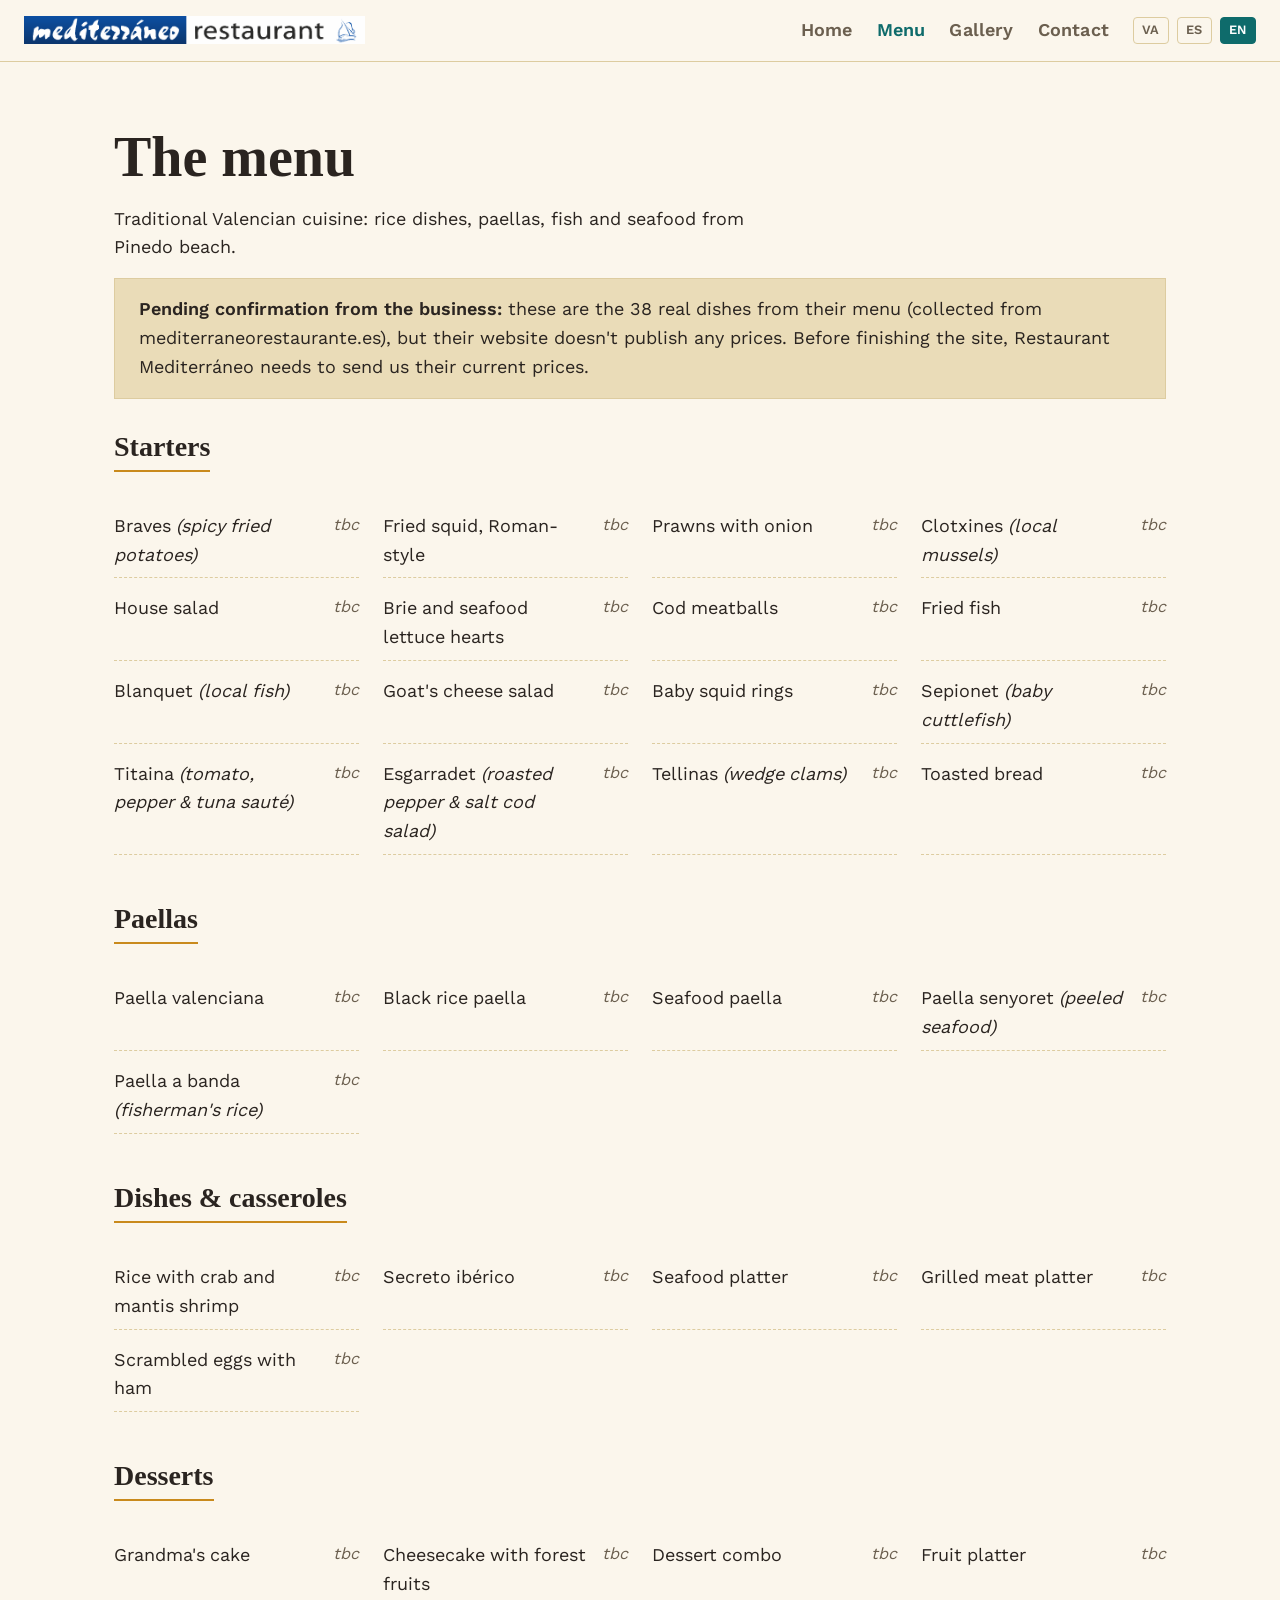
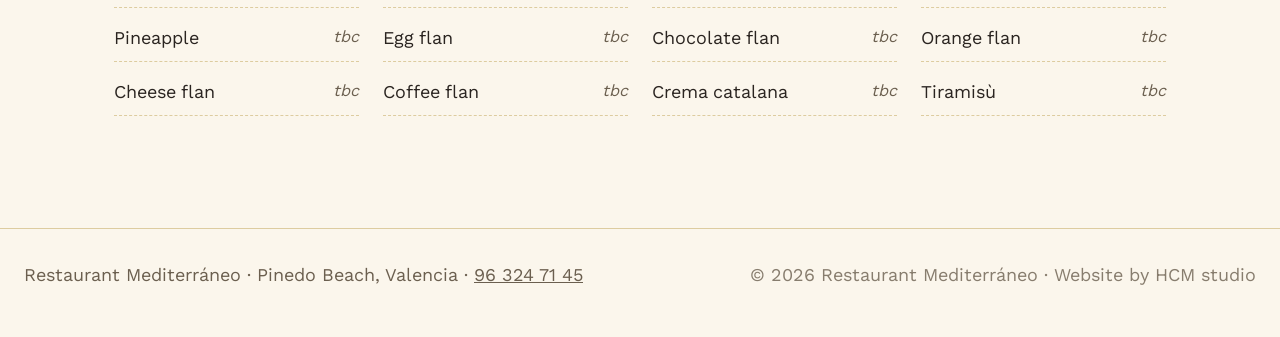
==== carta-en.html @ 91881c80 "Añade selector de idioma: valenciano, castellano e inglés (12 páginas)" ====
<!doctype html>
<html lang="en">
<head>
<meta charset="utf-8">
<meta name="viewport" content="width=device-width, initial-scale=1">
<title>Menu — Restaurant Mediterráneo</title>
<meta name="description" content="The menu at Restaurant Mediterráneo: starters, paellas, rice dishes and homemade desserts on Pinedo beach.">
<meta property="og:title" content="Menu — Restaurant Mediterráneo">
<meta property="og:description" content="Starters, paellas, rice dishes and homemade desserts on Pinedo beach.">
<meta property="og:image" content="fotos/clotxines.jpg">
<meta property="og:type" content="website">
<link rel="icon" type="image/svg+xml" href="data:image/svg+xml,%3Csvg xmlns='http://www.w3.org/2000/svg' viewBox='0 0 100 100'%3E%3Crect width='100' height='100' fill='%230e6b6b'/%3E%3Ctext x='50' y='68' font-size='52' text-anchor='middle' fill='%23fbf6ec'%3ERM%3C/text%3E%3C/svg%3E">
<link rel="stylesheet" href="css/estilo.css">
</head>
<body>

<header class="cabecera">
  <a class="marca" href="index-en.html"><img src="fotos/logo.png" alt="Restaurant Mediterráneo"></a>
  <div class="cabecera-derecha">
    <nav class="nav-principal" aria-label="Main">
      <a href="index-en.html">Home</a>
      <a href="carta-en.html" aria-current="page">Menu</a>
      <a href="galeria-en.html">Gallery</a>
      <a href="contacto-en.html">Contact</a>
    </nav>
    <div class="selector-idioma" aria-label="Language">
      <a href="carta.html">VA</a>
      <a href="carta-es.html">ES</a>
      <a href="carta-en.html" aria-current="true">EN</a>
    </div>
  </div>
</header>

<main>
  <section class="bloque">
    <div class="contenedor">
      <h1>The menu</h1>
      <p>Traditional Valencian cuisine: rice dishes, paellas, fish and seafood
      from Pinedo beach.</p>

      <div class="aviso-carta">
        <strong>Pending confirmation from the business:</strong> these are the
        38 real dishes from their menu (collected from
        mediterraneorestaurante.es), but their website doesn't publish any
        prices. Before finishing the site, Restaurant Mediterráneo needs to send
        us their current prices.
      </div>

      <div class="categoria-carta">
        <h3>Starters</h3>
        <div class="rejilla-platos">
          <div class="plato"><span>Braves <em>(spicy fried potatoes)</em></span><span class="precio">tbc</span></div>
          <div class="plato"><span>Fried squid, Roman-style</span><span class="precio">tbc</span></div>
          <div class="plato"><span>Prawns with onion</span><span class="precio">tbc</span></div>
          <div class="plato"><span>Clotxines <em>(local mussels)</em></span><span class="precio">tbc</span></div>
          <div class="plato"><span>House salad</span><span class="precio">tbc</span></div>
          <div class="plato"><span>Brie and seafood lettuce hearts</span><span class="precio">tbc</span></div>
          <div class="plato"><span>Cod meatballs</span><span class="precio">tbc</span></div>
          <div class="plato"><span>Fried fish</span><span class="precio">tbc</span></div>
          <div class="plato"><span>Blanquet <em>(local fish)</em></span><span class="precio">tbc</span></div>
          <div class="plato"><span>Goat's cheese salad</span><span class="precio">tbc</span></div>
          <div class="plato"><span>Baby squid rings</span><span class="precio">tbc</span></div>
          <div class="plato"><span>Sepionet <em>(baby cuttlefish)</em></span><span class="precio">tbc</span></div>
          <div class="plato"><span>Titaina <em>(tomato, pepper &amp; tuna sauté)</em></span><span class="precio">tbc</span></div>
          <div class="plato"><span>Esgarradet <em>(roasted pepper &amp; salt cod salad)</em></span><span class="precio">tbc</span></div>
          <div class="plato"><span>Tellinas <em>(wedge clams)</em></span><span class="precio">tbc</span></div>
          <div class="plato"><span>Toasted bread</span><span class="precio">tbc</span></div>
        </div>
      </div>

      <div class="categoria-carta">
        <h3>Paellas</h3>
        <div class="rejilla-platos">
          <div class="plato"><span>Paella valenciana</span><span class="precio">tbc</span></div>
          <div class="plato"><span>Black rice paella</span><span class="precio">tbc</span></div>
          <div class="plato"><span>Seafood paella</span><span class="precio">tbc</span></div>
          <div class="plato"><span>Paella senyoret <em>(peeled seafood)</em></span><span class="precio">tbc</span></div>
          <div class="plato"><span>Paella a banda <em>(fisherman's rice)</em></span><span class="precio">tbc</span></div>
        </div>
      </div>

      <div class="categoria-carta">
        <h3>Dishes &amp; casseroles</h3>
        <div class="rejilla-platos">
          <div class="plato"><span>Rice with crab and mantis shrimp</span><span class="precio">tbc</span></div>
          <div class="plato"><span>Secreto ibérico</span><span class="precio">tbc</span></div>
          <div class="plato"><span>Seafood platter</span><span class="precio">tbc</span></div>
          <div class="plato"><span>Grilled meat platter</span><span class="precio">tbc</span></div>
          <div class="plato"><span>Scrambled eggs with ham</span><span class="precio">tbc</span></div>
        </div>
      </div>

      <div class="categoria-carta">
        <h3>Desserts</h3>
        <div class="rejilla-platos">
          <div class="plato"><span>Grandma's cake</span><span class="precio">tbc</span></div>
          <div class="plato"><span>Cheesecake with forest fruits</span><span class="precio">tbc</span></div>
          <div class="plato"><span>Dessert combo</span><span class="precio">tbc</span></div>
          <div class="plato"><span>Fruit platter</span><span class="precio">tbc</span></div>
          <div class="plato"><span>Pineapple</span><span class="precio">tbc</span></div>
          <div class="plato"><span>Egg flan</span><span class="precio">tbc</span></div>
          <div class="plato"><span>Chocolate flan</span><span class="precio">tbc</span></div>
          <div class="plato"><span>Orange flan</span><span class="precio">tbc</span></div>
          <div class="plato"><span>Cheese flan</span><span class="precio">tbc</span></div>
          <div class="plato"><span>Coffee flan</span><span class="precio">tbc</span></div>
          <div class="plato"><span>Crema catalana</span><span class="precio">tbc</span></div>
          <div class="plato"><span>Tiramisù</span><span class="precio">tbc</span></div>
        </div>
      </div>
    </div>
  </section>
</main>

<footer class="pie">
  <p>Restaurant Mediterráneo · Pinedo Beach, Valencia · <a href="tel:+34963247145">96 324 71 45</a></p>
  <p class="credito">© 2026 Restaurant Mediterráneo · Website by HCM studio</p>
</footer>

<script src="js/principal.js"></script>
</body>
</html>
---- css/estilo.css ----
/* Restaurant Mediterráneo (Pinedo) — sistema propio: azafrán de su paella + azul
   del mar de Pinedo. Nada compartido con los otros negocios hechos con este kit. */

@font-face {
  font-family: 'Bitter Local';
  font-style: normal;
  font-weight: 700;
  font-display: swap;
  src: url('../fuentes/bitter-700.woff2') format('woff2');
}
@font-face {
  font-family: 'Work Sans Local';
  font-style: normal;
  font-weight: 400 600;
  font-display: swap;
  src: url('../fuentes/worksans-variable.woff2') format('woff2');
}

:root{
  --fondo:#fbf6ec;
  --superficie:#f2e8d2;
  --superficie-alta:#eadcb8;
  --texto:#2a2420;
  --texto-tenue:#6b5f4f;
  --acento:#c98a1c;
  --acento-oscuro:#a06f14;
  --mar:#0e6b6b;
  --mar-suave:#e4f0ee;
  --borde:#ddccA0;

  --font-titular:'Bitter Local', Georgia, serif;
  --font-texto:'Work Sans Local', -apple-system, 'Segoe UI', sans-serif;

  --texto-18:1.125rem; --texto-22:1.375rem; --texto-28:1.75rem;
  --texto-35:2.1875rem; --texto-44:2.75rem; --texto-56:3.5rem;

  --e-4:.25rem; --e-8:.5rem; --e-12:.75rem; --e-16:1rem; --e-24:1.5rem;
  --e-32:2rem; --e-48:3rem; --e-64:4rem; --e-96:6rem; --e-128:8rem;
}

*{box-sizing:border-box}
body{margin:0;background:var(--fondo);color:var(--texto);font-family:var(--font-texto);font-size:var(--texto-18);line-height:1.6}
img{max-width:100%;display:block}
a{color:var(--mar)}
a:focus-visible, button:focus-visible{outline:3px solid var(--acento);outline-offset:3px}

h1,h2,h3{font-family:var(--font-titular);font-weight:700;line-height:1.12;text-wrap:balance;margin:0 0 var(--e-16)}
h1{font-size:var(--texto-56)}
h2{font-size:var(--texto-44)}
h3{font-size:var(--texto-28)}
p{margin:0 0 var(--e-16);max-width:62ch}

.contenedor{max-width:1100px;margin:0 auto;padding:0 var(--e-24)}

.cabecera{display:flex;align-items:center;justify-content:space-between;gap:var(--e-16);padding:var(--e-16) var(--e-24);border-bottom:1px solid var(--borde);flex-wrap:wrap;background:var(--fondo)}
.cabecera .marca img{height:28px;width:auto;display:block}
.cabecera-derecha{display:flex;align-items:center;gap:var(--e-24);flex-wrap:wrap}
.nav-principal{display:flex;gap:var(--e-24);flex-wrap:wrap}
.nav-principal a{color:var(--texto-tenue);text-decoration:none;font-weight:600;letter-spacing:.01em}
.nav-principal a:hover,.nav-principal a[aria-current="page"]{color:var(--mar)}

.selector-idioma{display:flex;gap:var(--e-8)}
.selector-idioma a{color:var(--texto-tenue);text-decoration:none;font-size:.8rem;font-weight:700;letter-spacing:.04em;padding:.2rem .5rem;border:1px solid var(--borde);border-radius:4px;line-height:1.4}
.selector-idioma a:hover{border-color:var(--mar);color:var(--mar)}
.selector-idioma a[aria-current="true"]{background:var(--mar);border-color:var(--mar);color:#fff}

.hero-foto{width:100%;aspect-ratio:16/9;object-fit:cover;border-bottom:1px solid var(--borde)}
.hero{padding:var(--e-64) var(--e-24) var(--e-48)}
.hero .eyebrow{text-transform:uppercase;letter-spacing:.14em;font-size:var(--texto-18);color:var(--acento-oscuro);font-weight:700}
.hero p.intro{font-size:var(--texto-22);color:var(--texto-tenue);max-width:65ch}

.cta{display:inline-block;margin-top:var(--e-16);padding:var(--e-16) var(--e-32);background:var(--mar);color:#fff;text-decoration:none;font-weight:600;border:1px solid var(--mar)}
.cta:hover{background:#0a5555}
.cta.secundaria{background:transparent;border:1px solid var(--borde);color:var(--texto);margin-left:var(--e-12)}

.franja-info{background:var(--superficie);padding:var(--e-32) var(--e-24);display:grid;grid-template-columns:repeat(auto-fit,minmax(220px,1fr));gap:var(--e-24);border-top:1px solid var(--borde);border-bottom:1px solid var(--borde)}
.franja-info h3{font-size:var(--texto-22);margin-bottom:var(--e-8)}
.franja-info p{color:var(--texto-tenue);margin:0}
.pendiente{color:var(--acento-oscuro);font-style:italic}

section.bloque{padding:var(--e-64) var(--e-24)}
section.bloque.mar{background:var(--mar-suave)}

.rejilla-fotos{display:grid;grid-template-columns:repeat(auto-fit,minmax(260px,1fr));gap:var(--e-16);margin-top:var(--e-24)}
.rejilla-fotos img{width:100%;aspect-ratio:4/3;object-fit:cover;border:1px solid var(--borde)}
.rejilla-fotos figure{margin:0}
.rejilla-fotos figcaption{font-size:var(--texto-18);color:var(--texto-tenue);margin-top:var(--e-8)}

.revelar{opacity:0;transform:translateY(16px);transition:opacity .5s ease,transform .5s ease}
.revelar.visible{opacity:1;transform:none}
@media (prefers-reduced-motion: reduce){.revelar{opacity:1;transform:none;transition:none}}

.categoria-carta{margin-bottom:var(--e-48)}
.categoria-carta h3{border-bottom:2px solid var(--acento);padding-bottom:var(--e-8);display:inline-block}
.rejilla-platos{display:grid;grid-template-columns:repeat(auto-fill,minmax(220px,1fr));gap:var(--e-8) var(--e-24);margin-top:var(--e-16)}
.plato{display:flex;justify-content:space-between;gap:var(--e-16);padding:var(--e-8) 0;border-bottom:1px dashed var(--borde);font-variant-numeric:tabular-nums}
.plato .precio{color:var(--texto-tenue);font-style:italic;white-space:nowrap;font-size:.9em}
.aviso-carta{background:var(--superficie-alta);border:1px solid var(--borde);padding:var(--e-16) var(--e-24);margin-bottom:var(--e-32)}

.lista-contacto{list-style:none;margin:0;padding:0;display:grid;gap:var(--e-24)}
.lista-contacto dt{font-family:var(--font-titular);font-size:var(--texto-22);color:var(--acento-oscuro)}
.lista-contacto dd{margin:var(--e-4) 0 0;color:var(--texto-tenue)}

.pie{border-top:1px solid var(--borde);padding:var(--e-32) var(--e-24);color:var(--texto-tenue);font-size:var(--texto-18);display:flex;justify-content:space-between;flex-wrap:wrap;gap:var(--e-16)}
.pie a{color:var(--texto-tenue)}
.pie .credito{opacity:.8}

@media (max-width:640px){
  .hero{padding:var(--e-48) var(--e-16)}
  section.bloque{padding:var(--e-48) var(--e-16)}
  h1{font-size:var(--texto-35)}
  h2{font-size:var(--texto-28)}
}
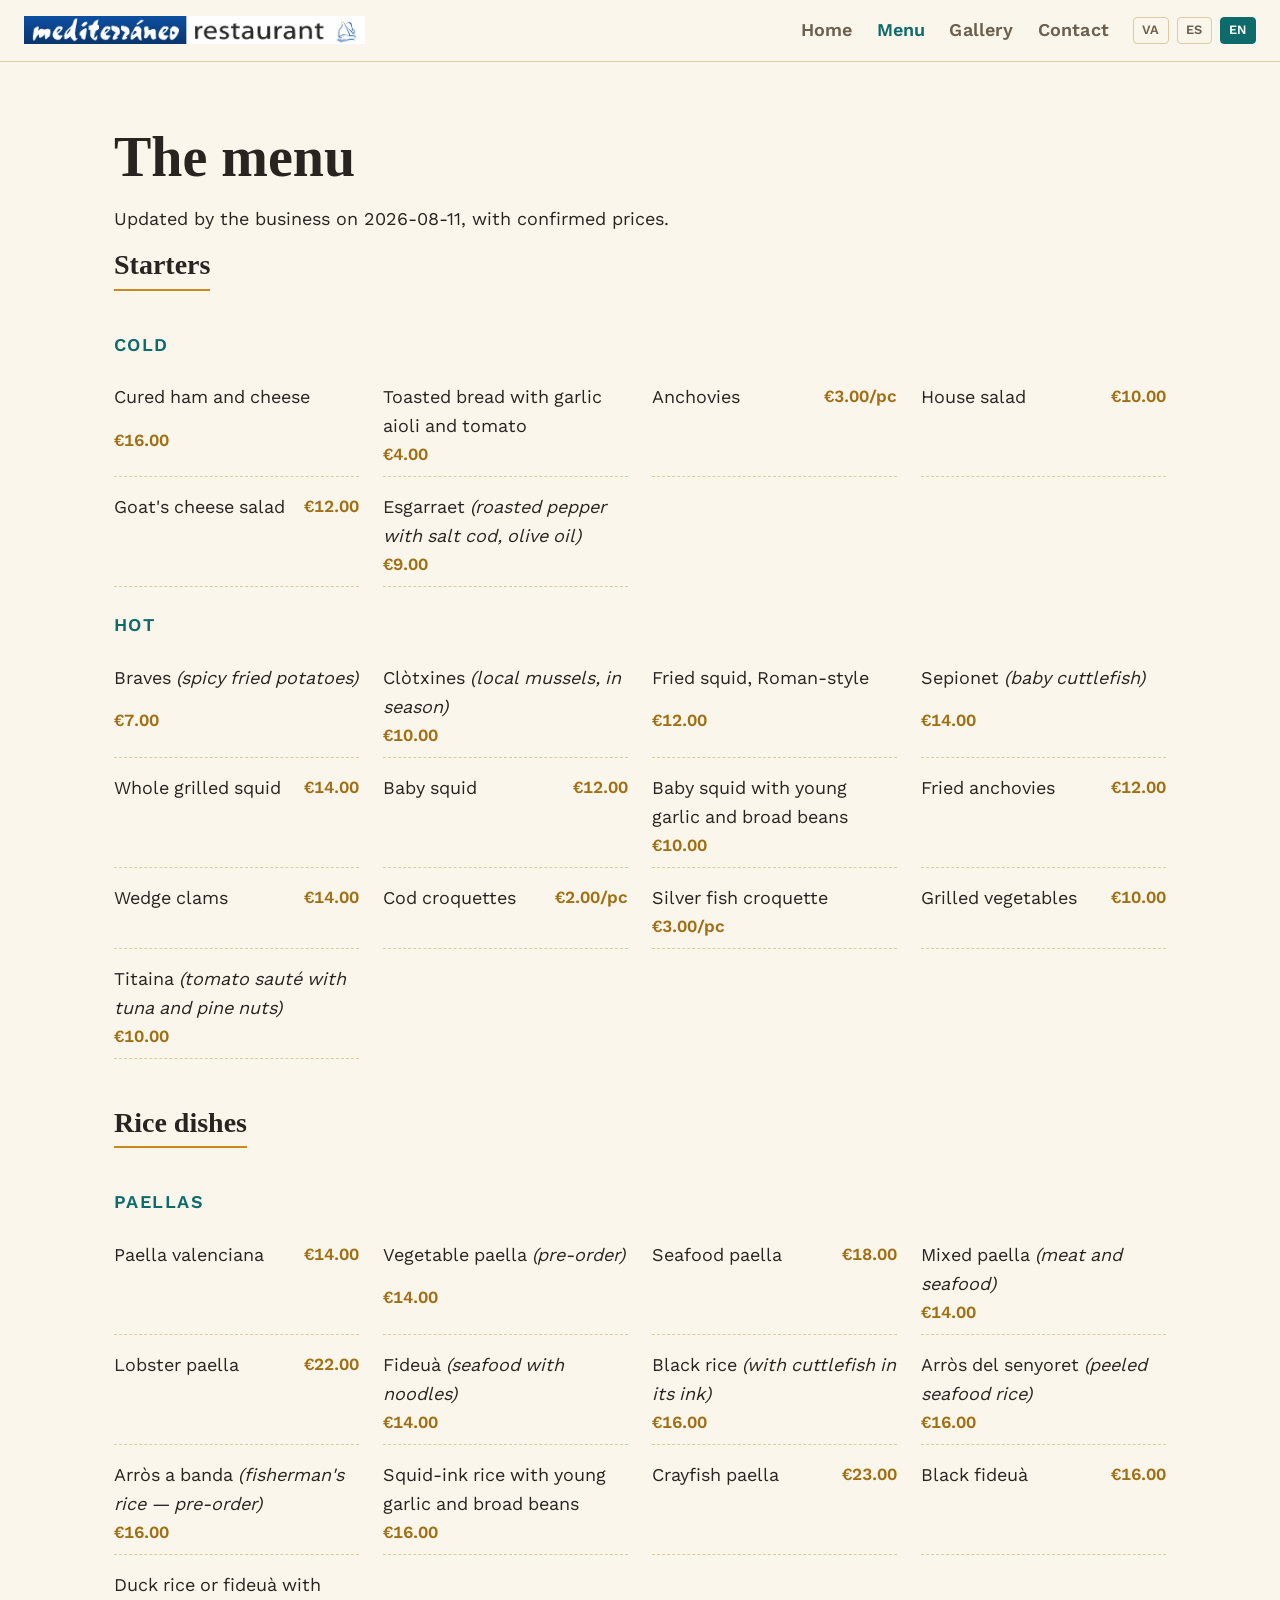
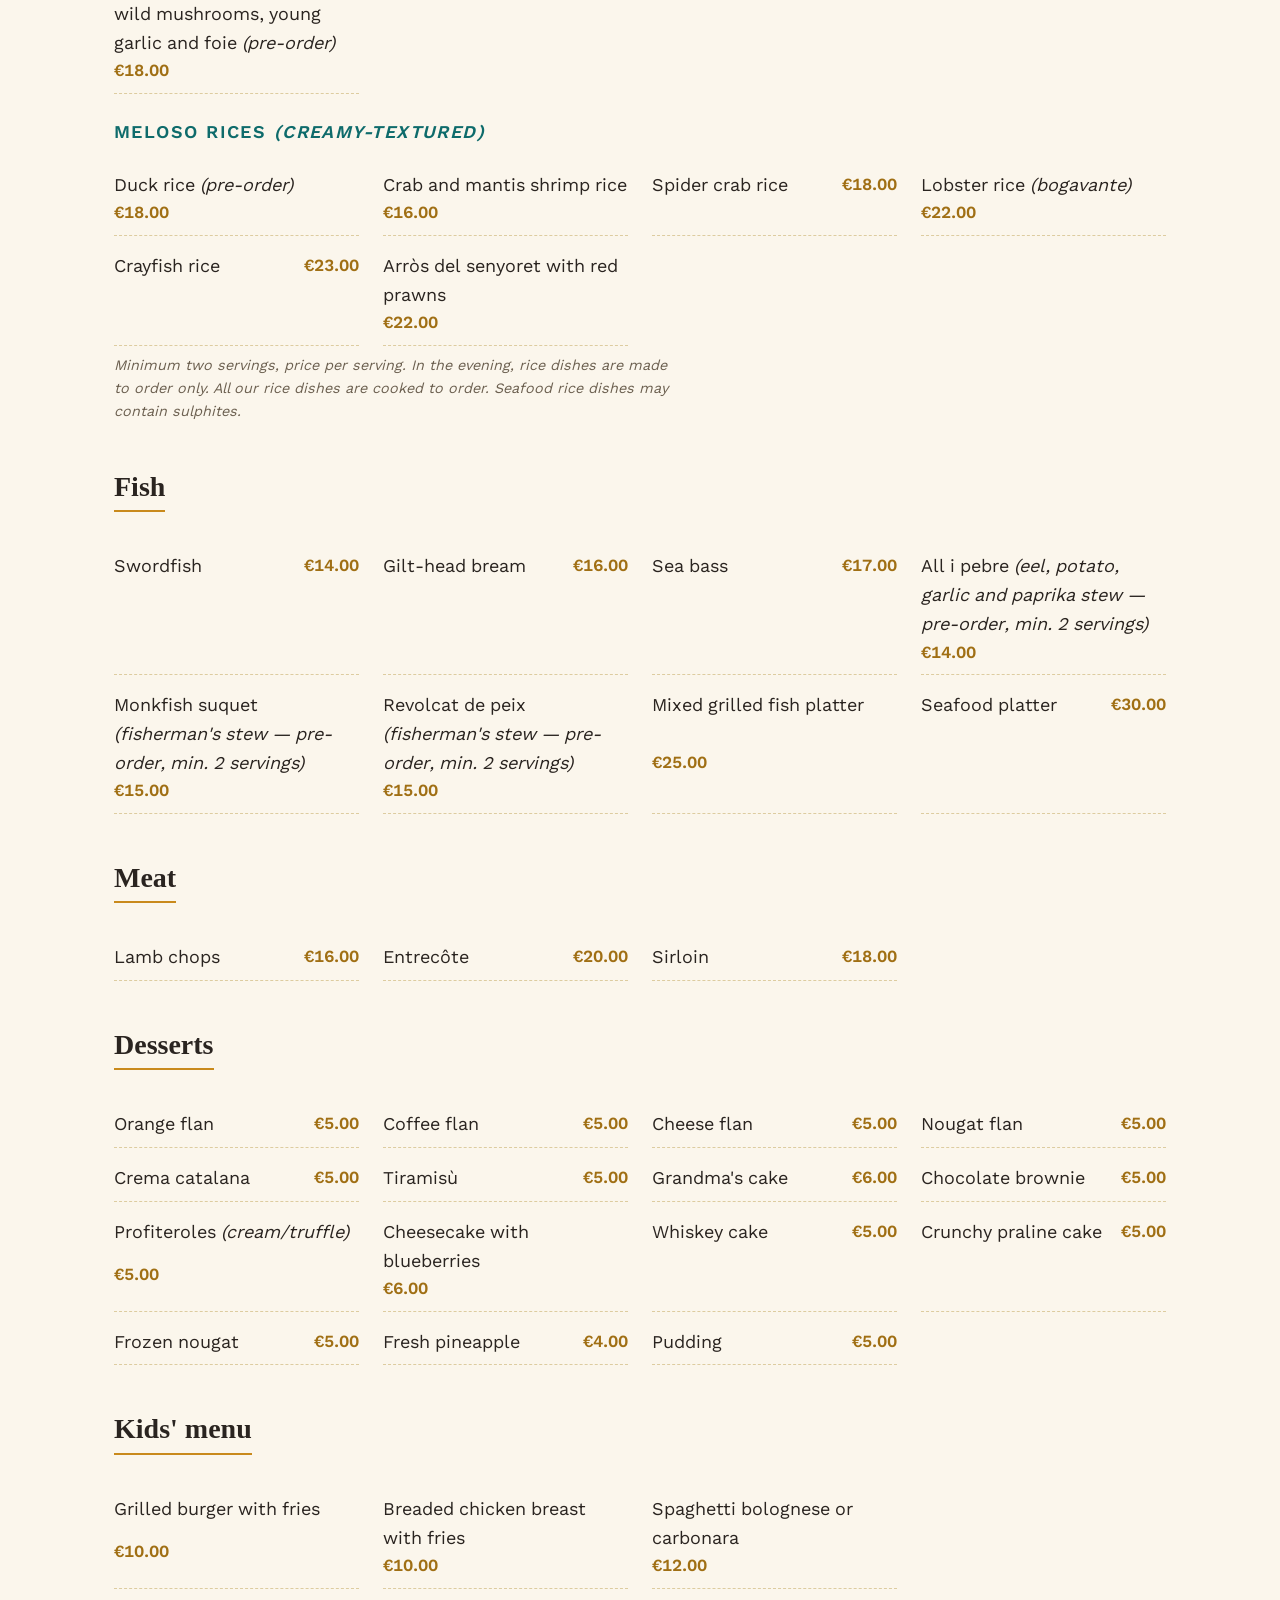
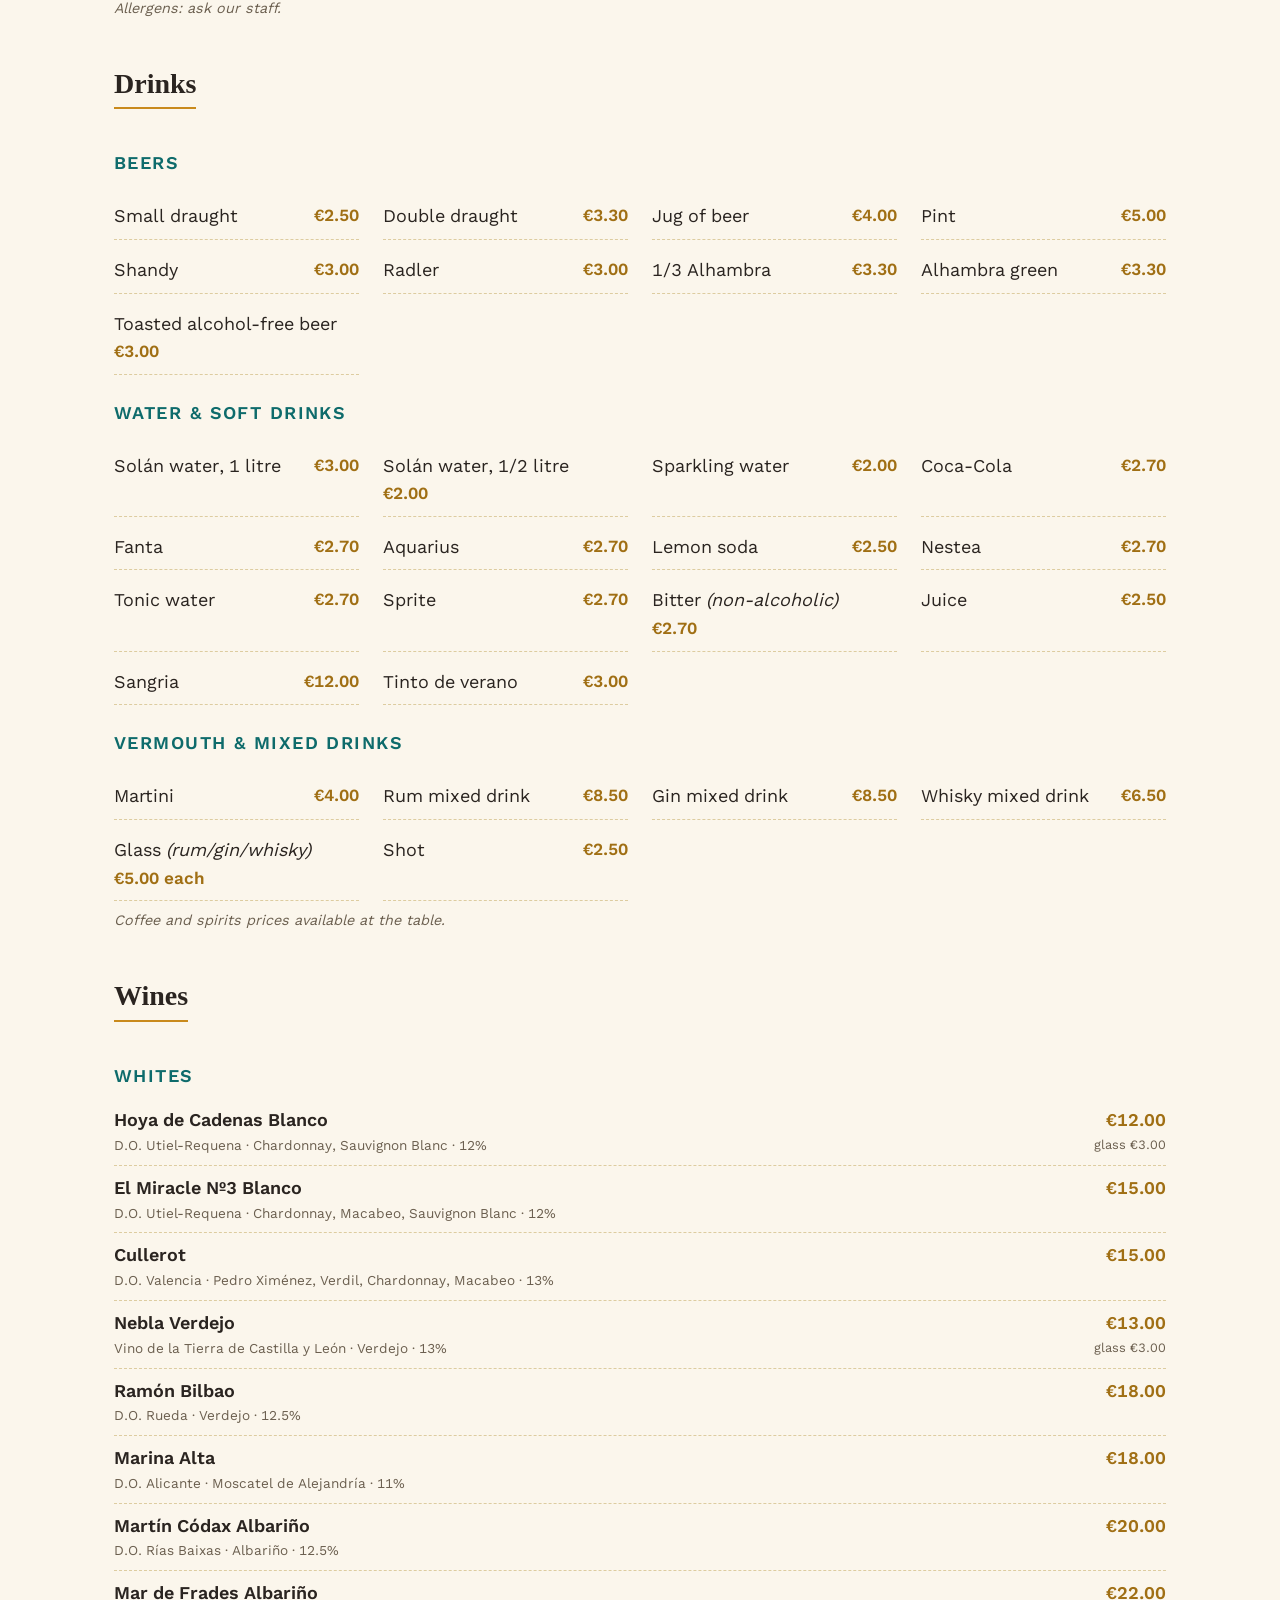
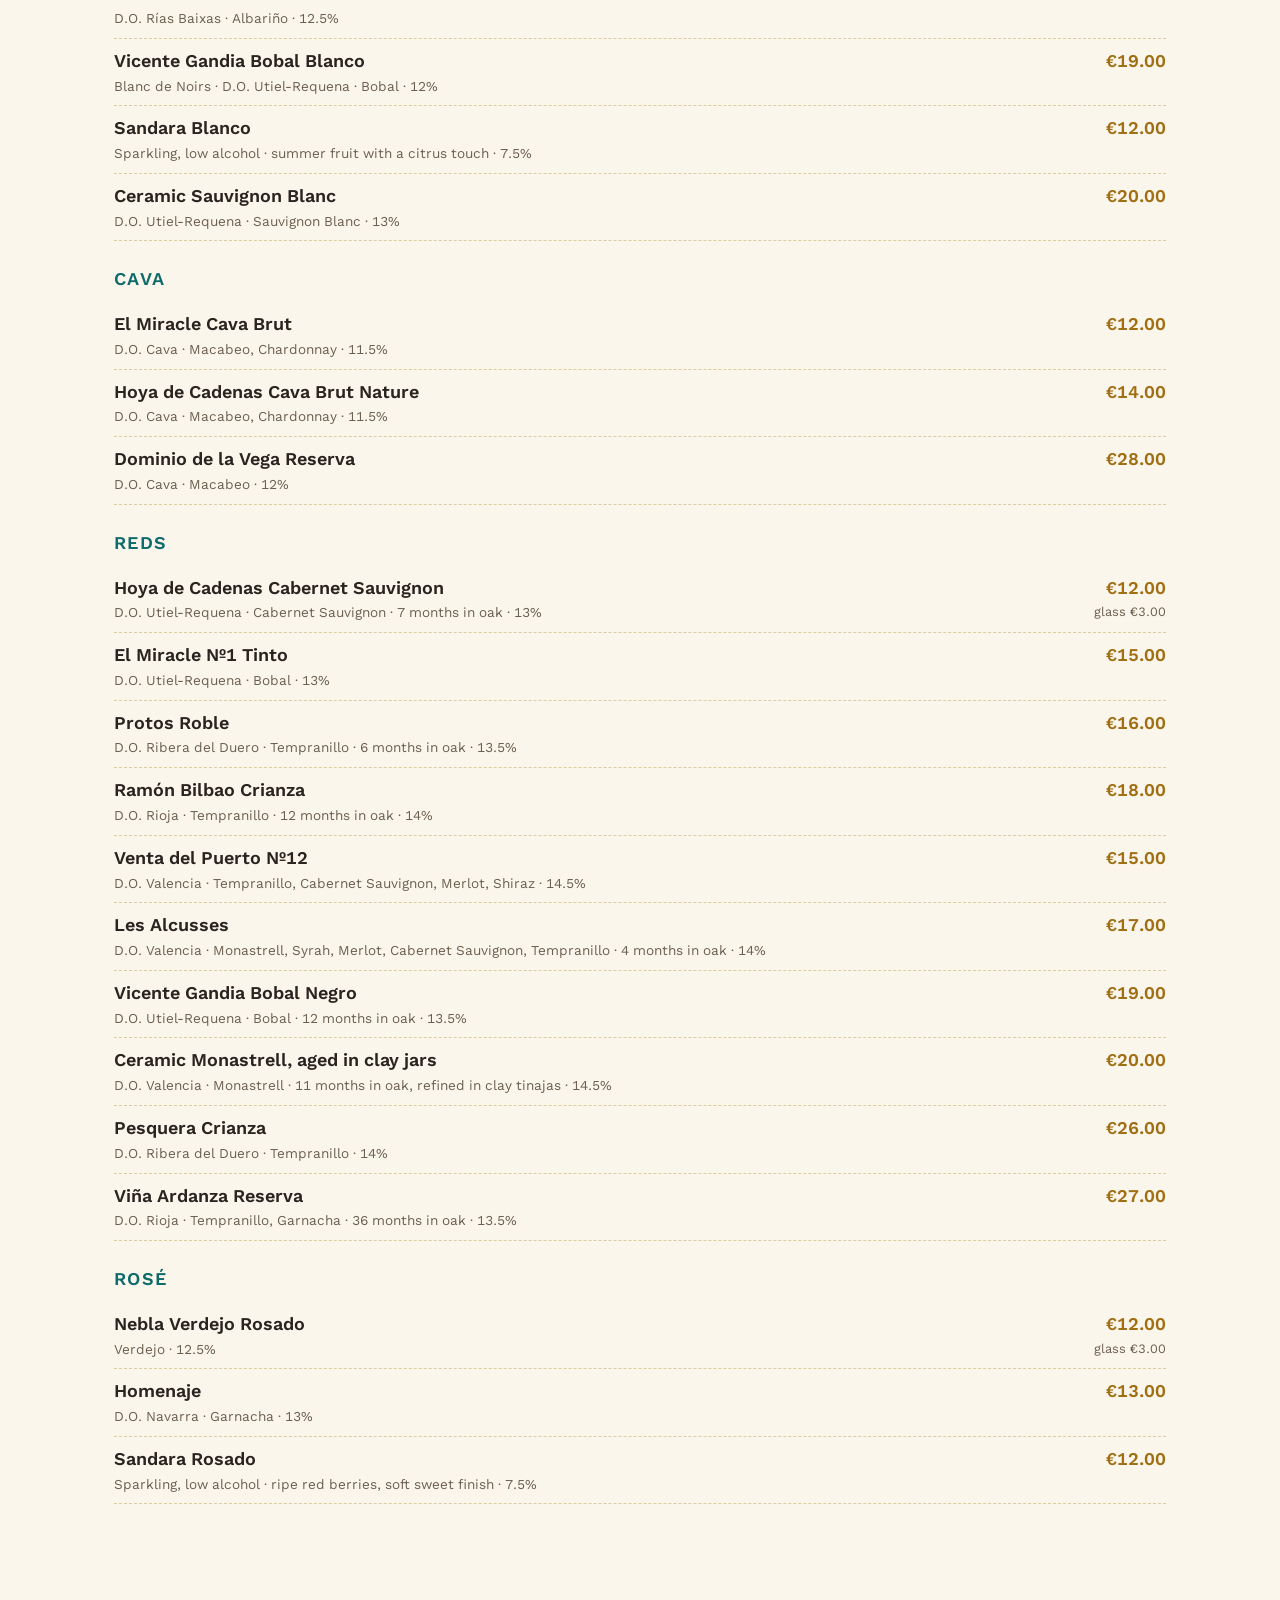
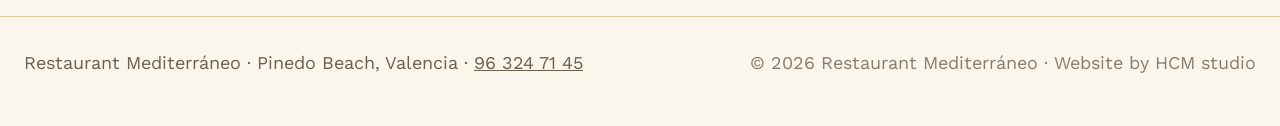
==== commit eb5672d7: "Carta completa con precios reales (3 idiomas) y arregla desbordamiento de precios en la rejilla" ====
--- a/carta-en.html
+++ b/carta-en.html
@@ -4,9 +4,9 @@
 <meta charset="utf-8">
 <meta name="viewport" content="width=device-width, initial-scale=1">
 <title>Menu — Restaurant Mediterráneo</title>
-<meta name="description" content="The menu at Restaurant Mediterráneo: starters, paellas, rice dishes and homemade desserts on Pinedo beach.">
+<meta name="description" content="The menu at Restaurant Mediterráneo: starters, rice dishes, fish, meat, desserts, drinks and wines, on Pinedo beach.">
 <meta property="og:title" content="Menu — Restaurant Mediterráneo">
-<meta property="og:description" content="Starters, paellas, rice dishes and homemade desserts on Pinedo beach.">
+<meta property="og:description" content="Starters, rice dishes, fish, meat, desserts, drinks and wines, on Pinedo beach.">
 <meta property="og:image" content="fotos/clotxines.jpg">
 <meta property="og:type" content="website">
 <link rel="icon" type="image/svg+xml" href="data:image/svg+xml,%3Csvg xmlns='http://www.w3.org/2000/svg' viewBox='0 0 100 100'%3E%3Crect width='100' height='100' fill='%230e6b6b'/%3E%3Ctext x='50' y='68' font-size='52' text-anchor='middle' fill='%23fbf6ec'%3ERM%3C/text%3E%3C/svg%3E">
@@ -35,76 +35,283 @@
   <section class="bloque">
     <div class="contenedor">
       <h1>The menu</h1>
-      <p>Traditional Valencian cuisine: rice dishes, paellas, fish and seafood
-      from Pinedo beach.</p>
-
-      <div class="aviso-carta">
-        <strong>Pending confirmation from the business:</strong> these are the
-        38 real dishes from their menu (collected from
-        mediterraneorestaurante.es), but their website doesn't publish any
-        prices. Before finishing the site, Restaurant Mediterráneo needs to send
-        us their current prices.
-      </div>
+      <p>Updated by the business on 2026-08-11, with confirmed prices.</p>
 
       <div class="categoria-carta">
         <h3>Starters</h3>
-        <div class="rejilla-platos">
-          <div class="plato"><span>Braves <em>(spicy fried potatoes)</em></span><span class="precio">tbc</span></div>
-          <div class="plato"><span>Fried squid, Roman-style</span><span class="precio">tbc</span></div>
-          <div class="plato"><span>Prawns with onion</span><span class="precio">tbc</span></div>
-          <div class="plato"><span>Clotxines <em>(local mussels)</em></span><span class="precio">tbc</span></div>
-          <div class="plato"><span>House salad</span><span class="precio">tbc</span></div>
-          <div class="plato"><span>Brie and seafood lettuce hearts</span><span class="precio">tbc</span></div>
-          <div class="plato"><span>Cod meatballs</span><span class="precio">tbc</span></div>
-          <div class="plato"><span>Fried fish</span><span class="precio">tbc</span></div>
-          <div class="plato"><span>Blanquet <em>(local fish)</em></span><span class="precio">tbc</span></div>
-          <div class="plato"><span>Goat's cheese salad</span><span class="precio">tbc</span></div>
-          <div class="plato"><span>Baby squid rings</span><span class="precio">tbc</span></div>
-          <div class="plato"><span>Sepionet <em>(baby cuttlefish)</em></span><span class="precio">tbc</span></div>
-          <div class="plato"><span>Titaina <em>(tomato, pepper &amp; tuna sauté)</em></span><span class="precio">tbc</span></div>
-          <div class="plato"><span>Esgarradet <em>(roasted pepper &amp; salt cod salad)</em></span><span class="precio">tbc</span></div>
-          <div class="plato"><span>Tellinas <em>(wedge clams)</em></span><span class="precio">tbc</span></div>
-          <div class="plato"><span>Toasted bread</span><span class="precio">tbc</span></div>
-        </div>
-      </div>
-
-      <div class="categoria-carta">
-        <h3>Paellas</h3>
-        <div class="rejilla-platos">
-          <div class="plato"><span>Paella valenciana</span><span class="precio">tbc</span></div>
-          <div class="plato"><span>Black rice paella</span><span class="precio">tbc</span></div>
-          <div class="plato"><span>Seafood paella</span><span class="precio">tbc</span></div>
-          <div class="plato"><span>Paella senyoret <em>(peeled seafood)</em></span><span class="precio">tbc</span></div>
-          <div class="plato"><span>Paella a banda <em>(fisherman's rice)</em></span><span class="precio">tbc</span></div>
-        </div>
-      </div>
-
-      <div class="categoria-carta">
-        <h3>Dishes &amp; casseroles</h3>
-        <div class="rejilla-platos">
-          <div class="plato"><span>Rice with crab and mantis shrimp</span><span class="precio">tbc</span></div>
-          <div class="plato"><span>Secreto ibérico</span><span class="precio">tbc</span></div>
-          <div class="plato"><span>Seafood platter</span><span class="precio">tbc</span></div>
-          <div class="plato"><span>Grilled meat platter</span><span class="precio">tbc</span></div>
-          <div class="plato"><span>Scrambled eggs with ham</span><span class="precio">tbc</span></div>
+        <h4>Cold</h4>
+        <div class="rejilla-platos">
+          <div class="plato"><span>Cured ham and cheese</span><span class="precio">€16.00</span></div>
+          <div class="plato"><span>Toasted bread with garlic aioli and tomato</span><span class="precio">€4.00</span></div>
+          <div class="plato"><span>Anchovies</span><span class="precio">€3.00/pc</span></div>
+          <div class="plato"><span>House salad</span><span class="precio">€10.00</span></div>
+          <div class="plato"><span>Goat's cheese salad</span><span class="precio">€12.00</span></div>
+          <div class="plato"><span>Esgarraet <em>(roasted pepper with salt cod, olive oil)</em></span><span class="precio">€9.00</span></div>
+        </div>
+        <h4>Hot</h4>
+        <div class="rejilla-platos">
+          <div class="plato"><span>Braves <em>(spicy fried potatoes)</em></span><span class="precio">€7.00</span></div>
+          <div class="plato"><span>Clòtxines <em>(local mussels, in season)</em></span><span class="precio">€10.00</span></div>
+          <div class="plato"><span>Fried squid, Roman-style</span><span class="precio">€12.00</span></div>
+          <div class="plato"><span>Sepionet <em>(baby cuttlefish)</em></span><span class="precio">€14.00</span></div>
+          <div class="plato"><span>Whole grilled squid</span><span class="precio">€14.00</span></div>
+          <div class="plato"><span>Baby squid</span><span class="precio">€12.00</span></div>
+          <div class="plato"><span>Baby squid with young garlic and broad beans</span><span class="precio">€10.00</span></div>
+          <div class="plato"><span>Fried anchovies</span><span class="precio">€12.00</span></div>
+          <div class="plato"><span>Wedge clams</span><span class="precio">€14.00</span></div>
+          <div class="plato"><span>Cod croquettes</span><span class="precio">€2.00/pc</span></div>
+          <div class="plato"><span>Silver fish croquette</span><span class="precio">€3.00/pc</span></div>
+          <div class="plato"><span>Grilled vegetables</span><span class="precio">€10.00</span></div>
+          <div class="plato"><span>Titaina <em>(tomato sauté with tuna and pine nuts)</em></span><span class="precio">€10.00</span></div>
+        </div>
+      </div>
+
+      <div class="categoria-carta">
+        <h3>Rice dishes</h3>
+        <h4>Paellas</h4>
+        <div class="rejilla-platos">
+          <div class="plato"><span>Paella valenciana</span><span class="precio">€14.00</span></div>
+          <div class="plato"><span>Vegetable paella <em>(pre-order)</em></span><span class="precio">€14.00</span></div>
+          <div class="plato"><span>Seafood paella</span><span class="precio">€18.00</span></div>
+          <div class="plato"><span>Mixed paella <em>(meat and seafood)</em></span><span class="precio">€14.00</span></div>
+          <div class="plato"><span>Lobster paella</span><span class="precio">€22.00</span></div>
+          <div class="plato"><span>Fideuà <em>(seafood with noodles)</em></span><span class="precio">€14.00</span></div>
+          <div class="plato"><span>Black rice <em>(with cuttlefish in its ink)</em></span><span class="precio">€16.00</span></div>
+          <div class="plato"><span>Arròs del senyoret <em>(peeled seafood rice)</em></span><span class="precio">€16.00</span></div>
+          <div class="plato"><span>Arròs a banda <em>(fisherman's rice — pre-order)</em></span><span class="precio">€16.00</span></div>
+          <div class="plato"><span>Squid-ink rice with young garlic and broad beans</span><span class="precio">€16.00</span></div>
+          <div class="plato"><span>Crayfish paella</span><span class="precio">€23.00</span></div>
+          <div class="plato"><span>Black fideuà</span><span class="precio">€16.00</span></div>
+          <div class="plato"><span>Duck rice or fideuà with wild mushrooms, young garlic and foie <em>(pre-order)</em></span><span class="precio">€18.00</span></div>
+        </div>
+        <h4>Meloso rices <em>(creamy-textured)</em></h4>
+        <div class="rejilla-platos">
+          <div class="plato"><span>Duck rice <em>(pre-order)</em></span><span class="precio">€18.00</span></div>
+          <div class="plato"><span>Crab and mantis shrimp rice</span><span class="precio">€16.00</span></div>
+          <div class="plato"><span>Spider crab rice</span><span class="precio">€18.00</span></div>
+          <div class="plato"><span>Lobster rice <em>(bogavante)</em></span><span class="precio">€22.00</span></div>
+          <div class="plato"><span>Crayfish rice</span><span class="precio">€23.00</span></div>
+          <div class="plato"><span>Arròs del senyoret with red prawns</span><span class="precio">€22.00</span></div>
+        </div>
+        <p class="nota">Minimum two servings, price per serving. In the evening,
+        rice dishes are made to order only. All our rice dishes are cooked to
+        order. Seafood rice dishes may contain sulphites.</p>
+      </div>
+
+      <div class="categoria-carta">
+        <h3>Fish</h3>
+        <div class="rejilla-platos">
+          <div class="plato"><span>Swordfish</span><span class="precio">€14.00</span></div>
+          <div class="plato"><span>Gilt-head bream</span><span class="precio">€16.00</span></div>
+          <div class="plato"><span>Sea bass</span><span class="precio">€17.00</span></div>
+          <div class="plato"><span>All i pebre <em>(eel, potato, garlic and paprika stew — pre-order, min. 2 servings)</em></span><span class="precio">€14.00</span></div>
+          <div class="plato"><span>Monkfish suquet <em>(fisherman's stew — pre-order, min. 2 servings)</em></span><span class="precio">€15.00</span></div>
+          <div class="plato"><span>Revolcat de peix <em>(fisherman's stew — pre-order, min. 2 servings)</em></span><span class="precio">€15.00</span></div>
+          <div class="plato"><span>Mixed grilled fish platter</span><span class="precio">€25.00</span></div>
+          <div class="plato"><span>Seafood platter</span><span class="precio">€30.00</span></div>
+        </div>
+      </div>
+
+      <div class="categoria-carta">
+        <h3>Meat</h3>
+        <div class="rejilla-platos">
+          <div class="plato"><span>Lamb chops</span><span class="precio">€16.00</span></div>
+          <div class="plato"><span>Entrecôte</span><span class="precio">€20.00</span></div>
+          <div class="plato"><span>Sirloin</span><span class="precio">€18.00</span></div>
         </div>
       </div>
 
       <div class="categoria-carta">
         <h3>Desserts</h3>
         <div class="rejilla-platos">
-          <div class="plato"><span>Grandma's cake</span><span class="precio">tbc</span></div>
-          <div class="plato"><span>Cheesecake with forest fruits</span><span class="precio">tbc</span></div>
-          <div class="plato"><span>Dessert combo</span><span class="precio">tbc</span></div>
-          <div class="plato"><span>Fruit platter</span><span class="precio">tbc</span></div>
-          <div class="plato"><span>Pineapple</span><span class="precio">tbc</span></div>
-          <div class="plato"><span>Egg flan</span><span class="precio">tbc</span></div>
-          <div class="plato"><span>Chocolate flan</span><span class="precio">tbc</span></div>
-          <div class="plato"><span>Orange flan</span><span class="precio">tbc</span></div>
-          <div class="plato"><span>Cheese flan</span><span class="precio">tbc</span></div>
-          <div class="plato"><span>Coffee flan</span><span class="precio">tbc</span></div>
-          <div class="plato"><span>Crema catalana</span><span class="precio">tbc</span></div>
-          <div class="plato"><span>Tiramisù</span><span class="precio">tbc</span></div>
+          <div class="plato"><span>Orange flan</span><span class="precio">€5.00</span></div>
+          <div class="plato"><span>Coffee flan</span><span class="precio">€5.00</span></div>
+          <div class="plato"><span>Cheese flan</span><span class="precio">€5.00</span></div>
+          <div class="plato"><span>Nougat flan</span><span class="precio">€5.00</span></div>
+          <div class="plato"><span>Crema catalana</span><span class="precio">€5.00</span></div>
+          <div class="plato"><span>Tiramisù</span><span class="precio">€5.00</span></div>
+          <div class="plato"><span>Grandma's cake</span><span class="precio">€6.00</span></div>
+          <div class="plato"><span>Chocolate brownie</span><span class="precio">€5.00</span></div>
+          <div class="plato"><span>Profiteroles <em>(cream/truffle)</em></span><span class="precio">€5.00</span></div>
+          <div class="plato"><span>Cheesecake with blueberries</span><span class="precio">€6.00</span></div>
+          <div class="plato"><span>Whiskey cake</span><span class="precio">€5.00</span></div>
+          <div class="plato"><span>Crunchy praline cake</span><span class="precio">€5.00</span></div>
+          <div class="plato"><span>Frozen nougat</span><span class="precio">€5.00</span></div>
+          <div class="plato"><span>Fresh pineapple</span><span class="precio">€4.00</span></div>
+          <div class="plato"><span>Pudding</span><span class="precio">€5.00</span></div>
+        </div>
+      </div>
+
+      <div class="categoria-carta">
+        <h3>Kids' menu</h3>
+        <div class="rejilla-platos">
+          <div class="plato"><span>Grilled burger with fries</span><span class="precio">€10.00</span></div>
+          <div class="plato"><span>Breaded chicken breast with fries</span><span class="precio">€10.00</span></div>
+          <div class="plato"><span>Spaghetti bolognese or carbonara</span><span class="precio">€12.00</span></div>
+        </div>
+        <p class="nota">Allergens: ask our staff.</p>
+      </div>
+
+      <div class="categoria-carta">
+        <h3>Drinks</h3>
+        <h4>Beers</h4>
+        <div class="rejilla-platos">
+          <div class="plato"><span>Small draught</span><span class="precio">€2.50</span></div>
+          <div class="plato"><span>Double draught</span><span class="precio">€3.30</span></div>
+          <div class="plato"><span>Jug of beer</span><span class="precio">€4.00</span></div>
+          <div class="plato"><span>Pint</span><span class="precio">€5.00</span></div>
+          <div class="plato"><span>Shandy</span><span class="precio">€3.00</span></div>
+          <div class="plato"><span>Radler</span><span class="precio">€3.00</span></div>
+          <div class="plato"><span>1/3 Alhambra</span><span class="precio">€3.30</span></div>
+          <div class="plato"><span>Alhambra green</span><span class="precio">€3.30</span></div>
+          <div class="plato"><span>Toasted alcohol-free beer</span><span class="precio">€3.00</span></div>
+        </div>
+        <h4>Water &amp; soft drinks</h4>
+        <div class="rejilla-platos">
+          <div class="plato"><span>Solán water, 1 litre</span><span class="precio">€3.00</span></div>
+          <div class="plato"><span>Solán water, 1/2 litre</span><span class="precio">€2.00</span></div>
+          <div class="plato"><span>Sparkling water</span><span class="precio">€2.00</span></div>
+          <div class="plato"><span>Coca-Cola</span><span class="precio">€2.70</span></div>
+          <div class="plato"><span>Fanta</span><span class="precio">€2.70</span></div>
+          <div class="plato"><span>Aquarius</span><span class="precio">€2.70</span></div>
+          <div class="plato"><span>Lemon soda</span><span class="precio">€2.50</span></div>
+          <div class="plato"><span>Nestea</span><span class="precio">€2.70</span></div>
+          <div class="plato"><span>Tonic water</span><span class="precio">€2.70</span></div>
+          <div class="plato"><span>Sprite</span><span class="precio">€2.70</span></div>
+          <div class="plato"><span>Bitter <em>(non-alcoholic)</em></span><span class="precio">€2.70</span></div>
+          <div class="plato"><span>Juice</span><span class="precio">€2.50</span></div>
+          <div class="plato"><span>Sangria</span><span class="precio">€12.00</span></div>
+          <div class="plato"><span>Tinto de verano</span><span class="precio">€3.00</span></div>
+        </div>
+        <h4>Vermouth &amp; mixed drinks</h4>
+        <div class="rejilla-platos">
+          <div class="plato"><span>Martini</span><span class="precio">€4.00</span></div>
+          <div class="plato"><span>Rum mixed drink</span><span class="precio">€8.50</span></div>
+          <div class="plato"><span>Gin mixed drink</span><span class="precio">€8.50</span></div>
+          <div class="plato"><span>Whisky mixed drink</span><span class="precio">€6.50</span></div>
+          <div class="plato"><span>Glass <em>(rum/gin/whisky)</em></span><span class="precio">€5.00 each</span></div>
+          <div class="plato"><span>Shot</span><span class="precio">€2.50</span></div>
+        </div>
+        <p class="nota">Coffee and spirits prices available at the table.</p>
+      </div>
+
+      <div class="categoria-carta">
+        <h3>Wines</h3>
+
+        <h4>Whites</h4>
+        <div class="vino">
+          <span class="nombre">Hoya de Cadenas Blanco <span class="detalle">D.O. Utiel-Requena · Chardonnay, Sauvignon Blanc · 12%</span></span>
+          <span class="precio">€12.00<span class="copa">glass €3.00</span></span>
+        </div>
+        <div class="vino">
+          <span class="nombre">El Miracle Nº3 Blanco <span class="detalle">D.O. Utiel-Requena · Chardonnay, Macabeo, Sauvignon Blanc · 12%</span></span>
+          <span class="precio">€15.00</span>
+        </div>
+        <div class="vino">
+          <span class="nombre">Cullerot <span class="detalle">D.O. Valencia · Pedro Ximénez, Verdil, Chardonnay, Macabeo · 13%</span></span>
+          <span class="precio">€15.00</span>
+        </div>
+        <div class="vino">
+          <span class="nombre">Nebla Verdejo <span class="detalle">Vino de la Tierra de Castilla y León · Verdejo · 13%</span></span>
+          <span class="precio">€13.00<span class="copa">glass €3.00</span></span>
+        </div>
+        <div class="vino">
+          <span class="nombre">Ramón Bilbao <span class="detalle">D.O. Rueda · Verdejo · 12.5%</span></span>
+          <span class="precio">€18.00</span>
+        </div>
+        <div class="vino">
+          <span class="nombre">Marina Alta <span class="detalle">D.O. Alicante · Moscatel de Alejandría · 11%</span></span>
+          <span class="precio">€18.00</span>
+        </div>
+        <div class="vino">
+          <span class="nombre">Martín Códax Albariño <span class="detalle">D.O. Rías Baixas · Albariño · 12.5%</span></span>
+          <span class="precio">€20.00</span>
+        </div>
+        <div class="vino">
+          <span class="nombre">Mar de Frades Albariño <span class="detalle">D.O. Rías Baixas · Albariño · 12.5%</span></span>
+          <span class="precio">€22.00</span>
+        </div>
+        <div class="vino">
+          <span class="nombre">Vicente Gandia Bobal Blanco <span class="detalle">Blanc de Noirs · D.O. Utiel-Requena · Bobal · 12%</span></span>
+          <span class="precio">€19.00</span>
+        </div>
+        <div class="vino">
+          <span class="nombre">Sandara Blanco <span class="detalle">Sparkling, low alcohol · summer fruit with a citrus touch · 7.5%</span></span>
+          <span class="precio">€12.00</span>
+        </div>
+        <div class="vino">
+          <span class="nombre">Ceramic Sauvignon Blanc <span class="detalle">D.O. Utiel-Requena · Sauvignon Blanc · 13%</span></span>
+          <span class="precio">€20.00</span>
+        </div>
+
+        <h4>Cava</h4>
+        <div class="vino">
+          <span class="nombre">El Miracle Cava Brut <span class="detalle">D.O. Cava · Macabeo, Chardonnay · 11.5%</span></span>
+          <span class="precio">€12.00</span>
+        </div>
+        <div class="vino">
+          <span class="nombre">Hoya de Cadenas Cava Brut Nature <span class="detalle">D.O. Cava · Macabeo, Chardonnay · 11.5%</span></span>
+          <span class="precio">€14.00</span>
+        </div>
+        <div class="vino">
+          <span class="nombre">Dominio de la Vega Reserva <span class="detalle">D.O. Cava · Macabeo · 12%</span></span>
+          <span class="precio">€28.00</span>
+        </div>
+
+        <h4>Reds</h4>
+        <div class="vino">
+          <span class="nombre">Hoya de Cadenas Cabernet Sauvignon <span class="detalle">D.O. Utiel-Requena · Cabernet Sauvignon · 7 months in oak · 13%</span></span>
+          <span class="precio">€12.00<span class="copa">glass €3.00</span></span>
+        </div>
+        <div class="vino">
+          <span class="nombre">El Miracle Nº1 Tinto <span class="detalle">D.O. Utiel-Requena · Bobal · 13%</span></span>
+          <span class="precio">€15.00</span>
+        </div>
+        <div class="vino">
+          <span class="nombre">Protos Roble <span class="detalle">D.O. Ribera del Duero · Tempranillo · 6 months in oak · 13.5%</span></span>
+          <span class="precio">€16.00</span>
+        </div>
+        <div class="vino">
+          <span class="nombre">Ramón Bilbao Crianza <span class="detalle">D.O. Rioja · Tempranillo · 12 months in oak · 14%</span></span>
+          <span class="precio">€18.00</span>
+        </div>
+        <div class="vino">
+          <span class="nombre">Venta del Puerto Nº12 <span class="detalle">D.O. Valencia · Tempranillo, Cabernet Sauvignon, Merlot, Shiraz · 14.5%</span></span>
+          <span class="precio">€15.00</span>
+        </div>
+        <div class="vino">
+          <span class="nombre">Les Alcusses <span class="detalle">D.O. Valencia · Monastrell, Syrah, Merlot, Cabernet Sauvignon, Tempranillo · 4 months in oak · 14%</span></span>
+          <span class="precio">€17.00</span>
+        </div>
+        <div class="vino">
+          <span class="nombre">Vicente Gandia Bobal Negro <span class="detalle">D.O. Utiel-Requena · Bobal · 12 months in oak · 13.5%</span></span>
+          <span class="precio">€19.00</span>
+        </div>
+        <div class="vino">
+          <span class="nombre">Ceramic Monastrell, aged in clay jars <span class="detalle">D.O. Valencia · Monastrell · 11 months in oak, refined in clay tinajas · 14.5%</span></span>
+          <span class="precio">€20.00</span>
+        </div>
+        <div class="vino">
+          <span class="nombre">Pesquera Crianza <span class="detalle">D.O. Ribera del Duero · Tempranillo · 14%</span></span>
+          <span class="precio">€26.00</span>
+        </div>
+        <div class="vino">
+          <span class="nombre">Viña Ardanza Reserva <span class="detalle">D.O. Rioja · Tempranillo, Garnacha · 36 months in oak · 13.5%</span></span>
+          <span class="precio">€27.00</span>
+        </div>
+
+        <h4>Rosé</h4>
+        <div class="vino">
+          <span class="nombre">Nebla Verdejo Rosado <span class="detalle">Verdejo · 12.5%</span></span>
+          <span class="precio">€12.00<span class="copa">glass €3.00</span></span>
+        </div>
+        <div class="vino">
+          <span class="nombre">Homenaje <span class="detalle">D.O. Navarra · Garnacha · 13%</span></span>
+          <span class="precio">€13.00</span>
+        </div>
+        <div class="vino">
+          <span class="nombre">Sandara Rosado <span class="detalle">Sparkling, low alcohol · ripe red berries, soft sweet finish · 7.5%</span></span>
+          <span class="precio">€12.00</span>
         </div>
       </div>
     </div>
--- a/css/estilo.css
+++ b/css/estilo.css
@@ -92,10 +92,19 @@
 
 .categoria-carta{margin-bottom:var(--e-48)}
 .categoria-carta h3{border-bottom:2px solid var(--acento);padding-bottom:var(--e-8);display:inline-block}
+.categoria-carta h4{font-family:var(--font-texto);font-weight:700;text-transform:uppercase;letter-spacing:.08em;font-size:var(--texto-18);color:var(--mar);margin:var(--e-24) 0 var(--e-8)}
+.categoria-carta .nota{font-style:italic;color:var(--texto-tenue);font-size:.9rem;margin:var(--e-8) 0 0}
 .rejilla-platos{display:grid;grid-template-columns:repeat(auto-fill,minmax(220px,1fr));gap:var(--e-8) var(--e-24);margin-top:var(--e-16)}
-.plato{display:flex;justify-content:space-between;gap:var(--e-16);padding:var(--e-8) 0;border-bottom:1px dashed var(--borde);font-variant-numeric:tabular-nums}
-.plato .precio{color:var(--texto-tenue);font-style:italic;white-space:nowrap;font-size:.9em}
+.plato{display:flex;flex-wrap:wrap;justify-content:space-between;column-gap:var(--e-16);min-width:0;padding:var(--e-8) 0;border-bottom:1px dashed var(--borde);font-variant-numeric:tabular-nums}
+.plato .precio{color:var(--acento-oscuro);font-weight:700;font-size:.95em}
+.plato .precio.pendiente{color:var(--texto-tenue);font-weight:400;font-style:italic}
 .aviso-carta{background:var(--superficie-alta);border:1px solid var(--borde);padding:var(--e-16) var(--e-24);margin-bottom:var(--e-32)}
+
+.vino{display:flex;flex-wrap:wrap;justify-content:space-between;align-items:baseline;column-gap:var(--e-16);min-width:0;padding:var(--e-8) 0;border-bottom:1px dashed var(--borde);font-variant-numeric:tabular-nums}
+.vino .nombre{color:var(--texto);font-weight:600;min-width:0}
+.vino .detalle{display:block;color:var(--texto-tenue);font-size:.85rem;font-weight:400;text-transform:none;letter-spacing:0}
+.vino .precio{color:var(--acento-oscuro);font-weight:700;text-align:right}
+.vino .precio .copa{display:block;color:var(--texto-tenue);font-weight:400;font-size:.8rem}
 
 .lista-contacto{list-style:none;margin:0;padding:0;display:grid;gap:var(--e-24)}
 .lista-contacto dt{font-family:var(--font-titular);font-size:var(--texto-22);color:var(--acento-oscuro)}
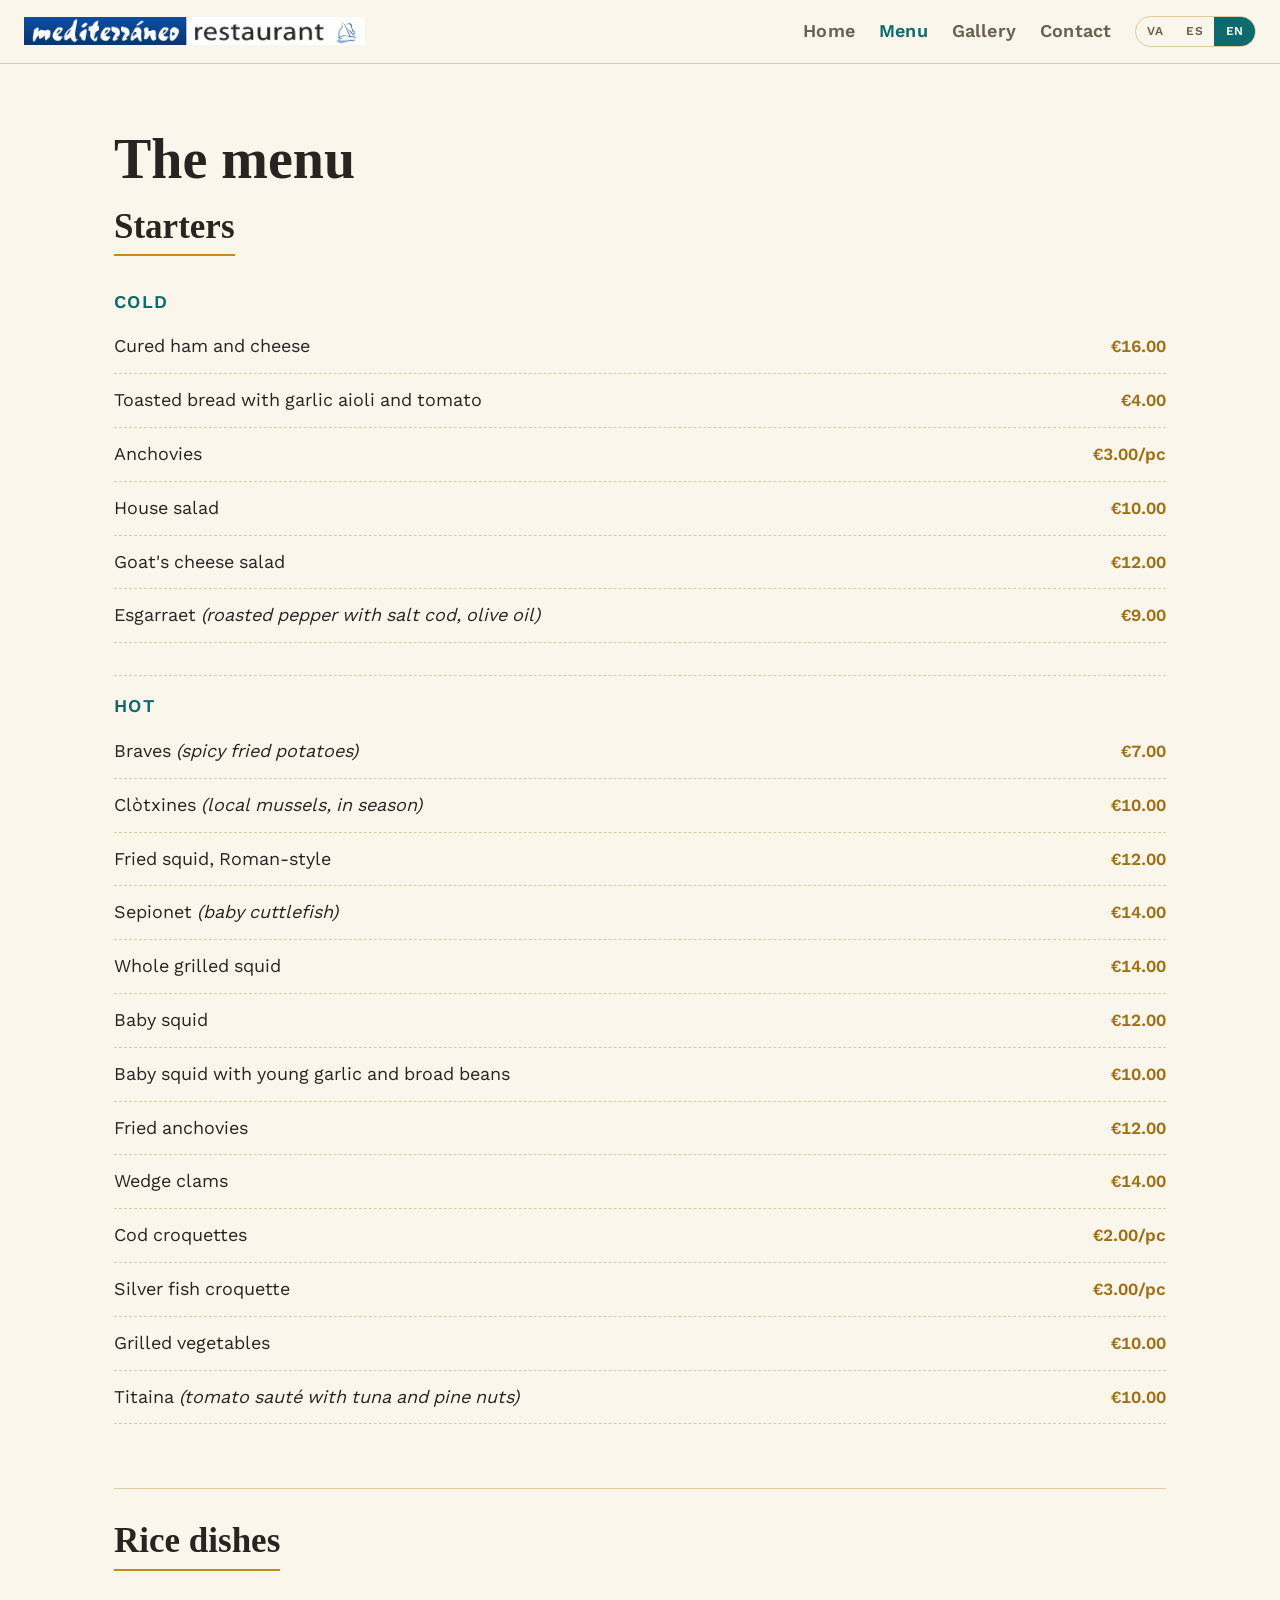
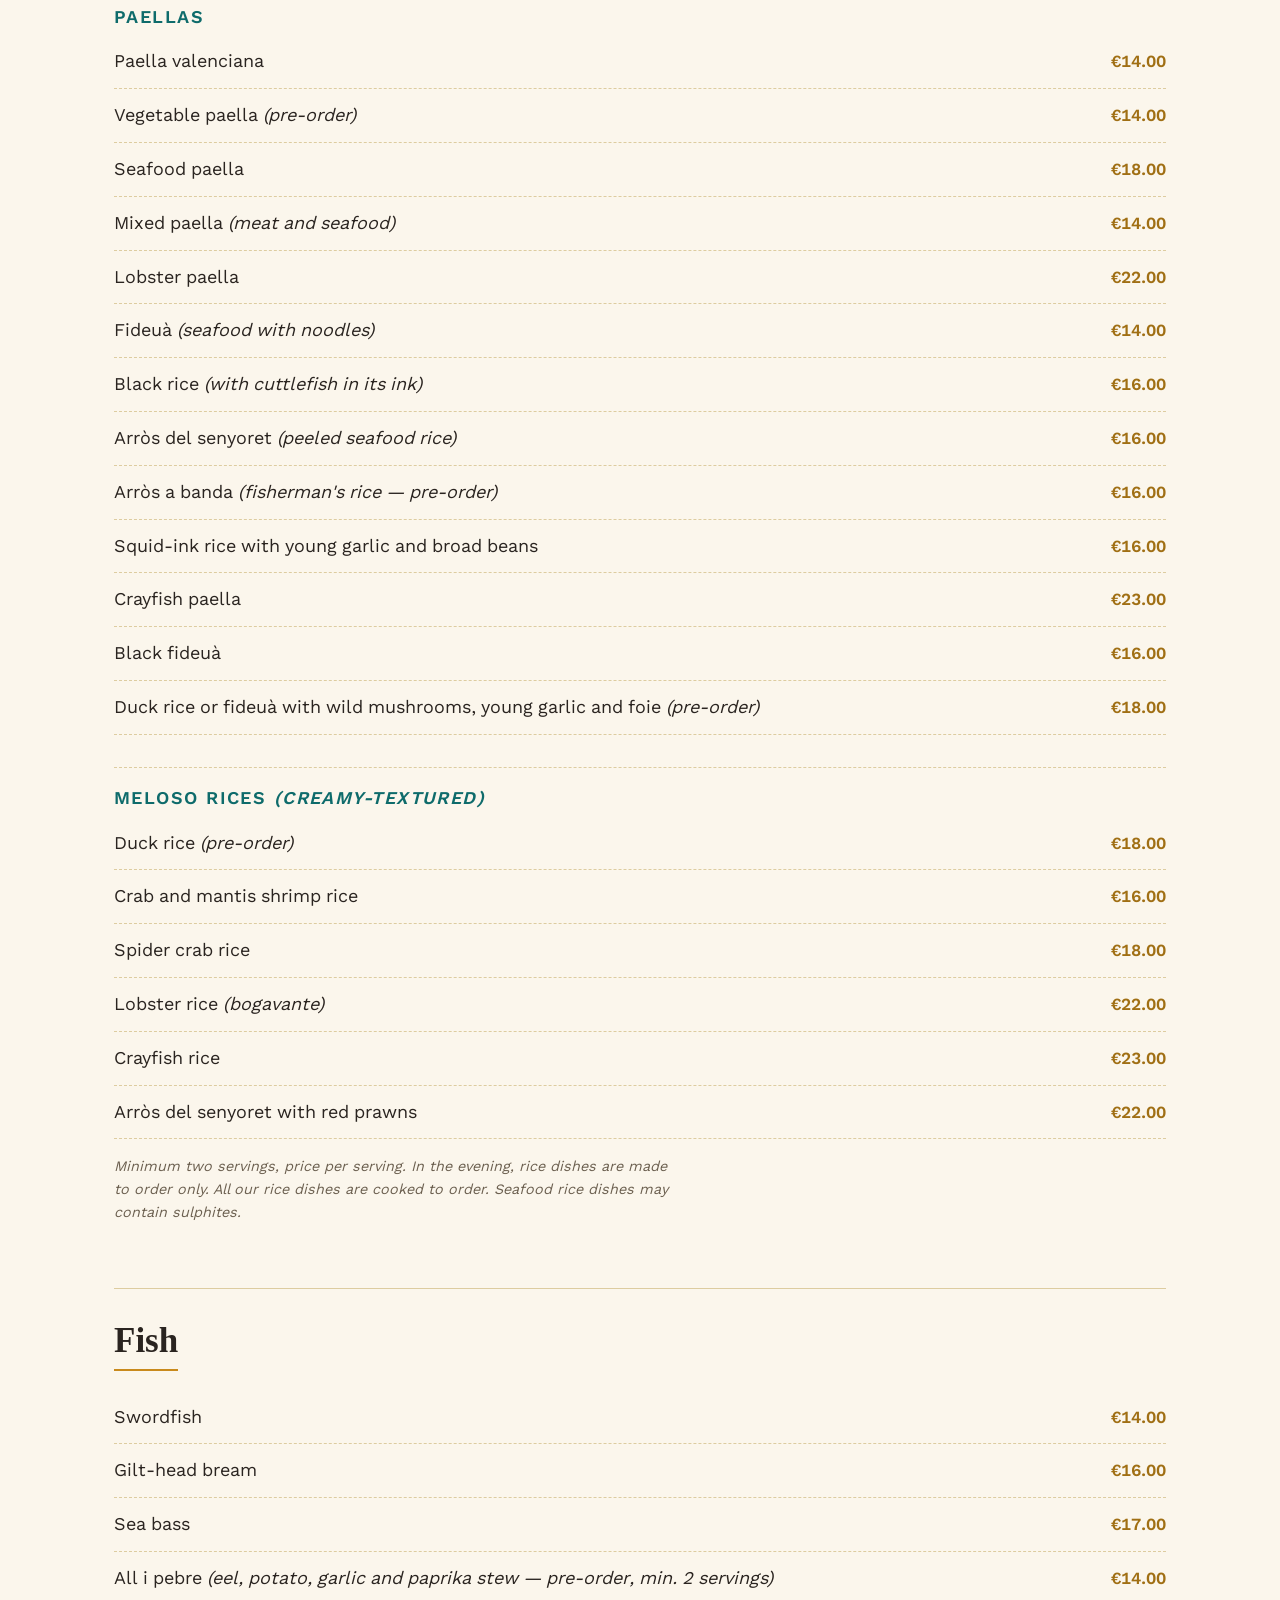
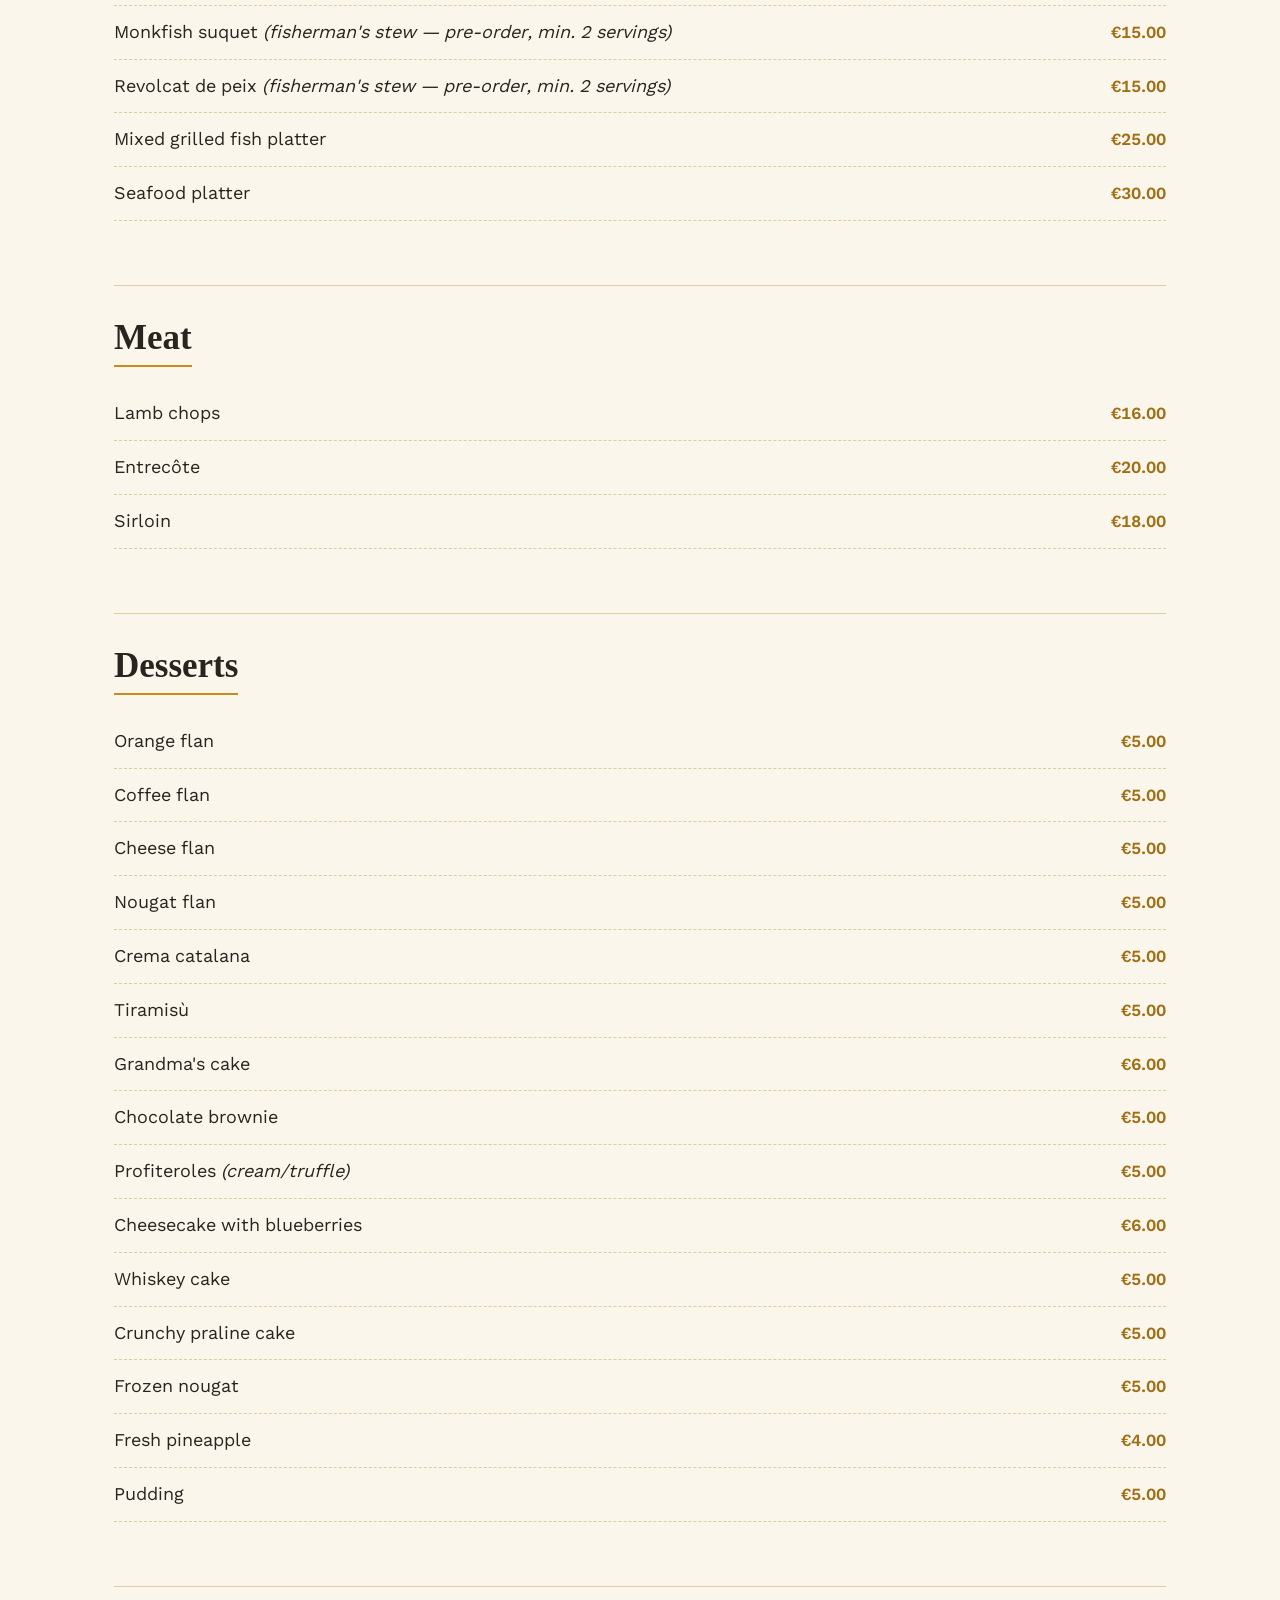
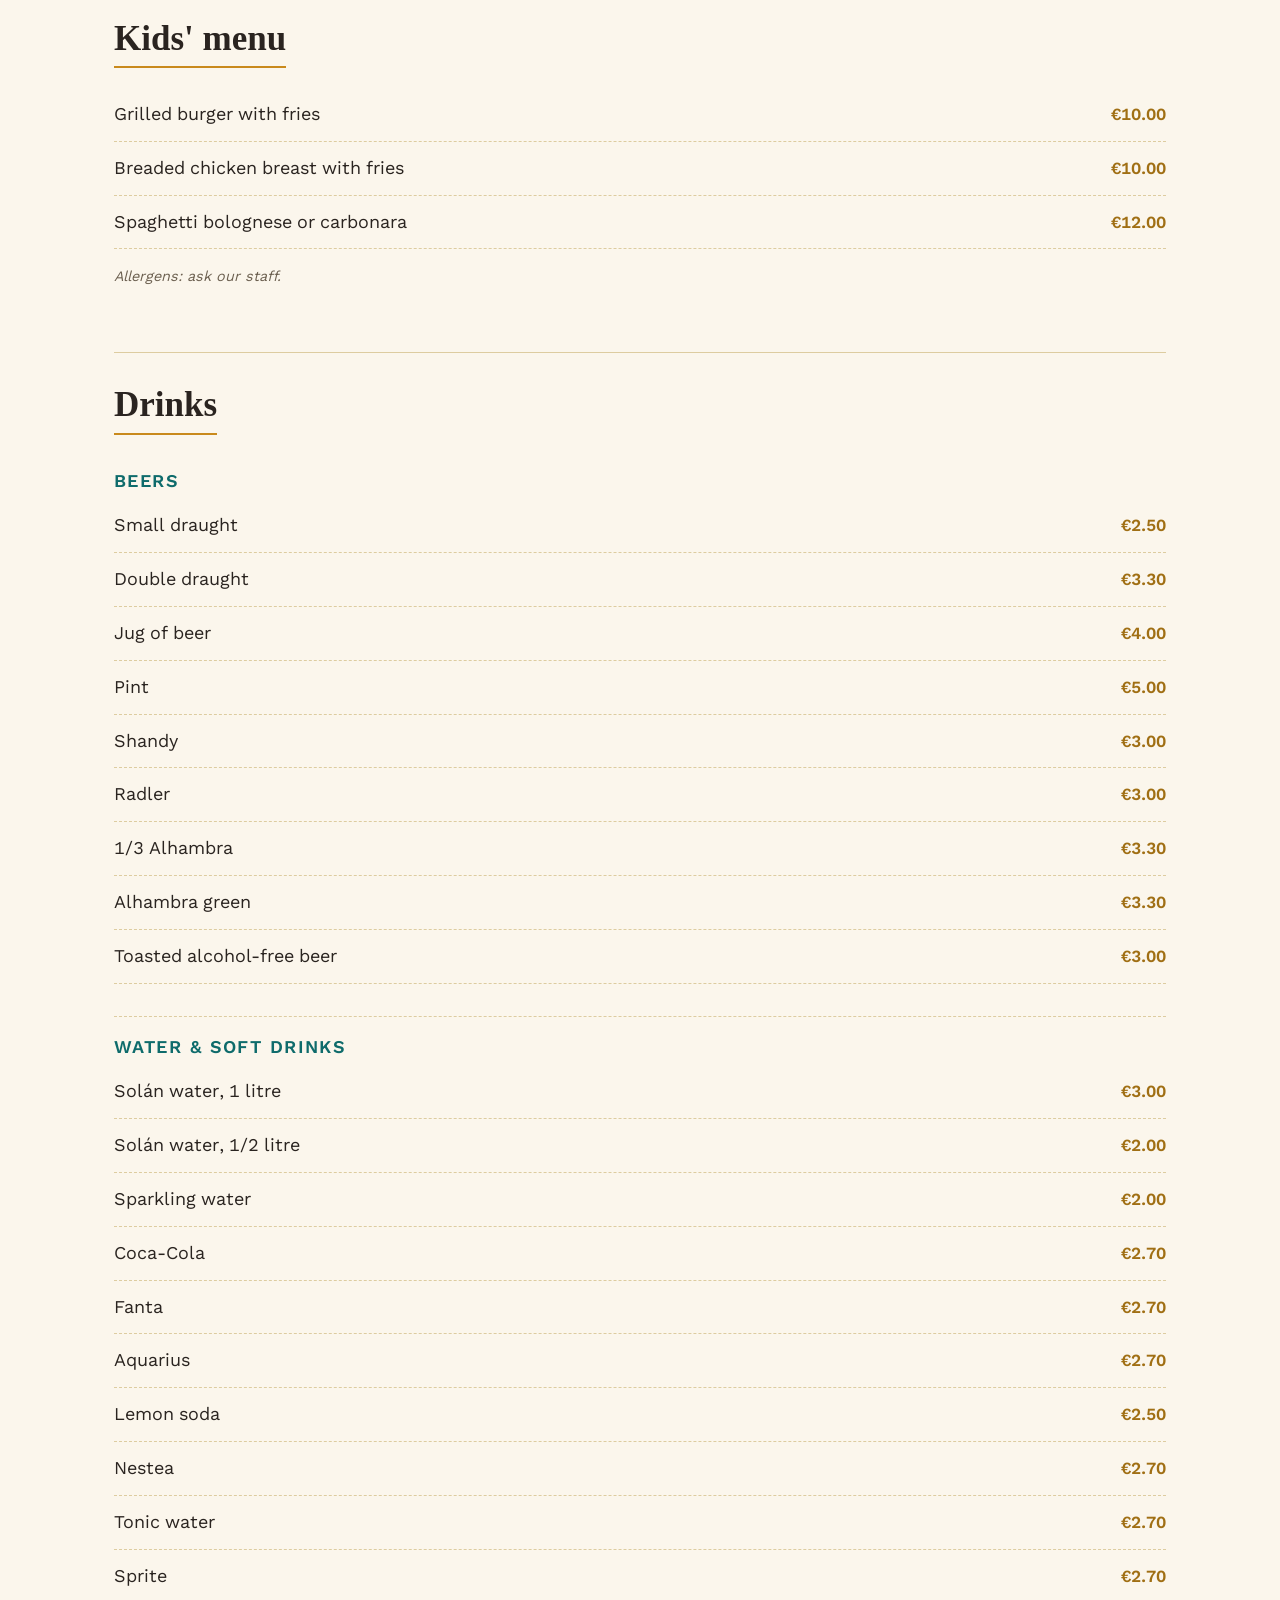
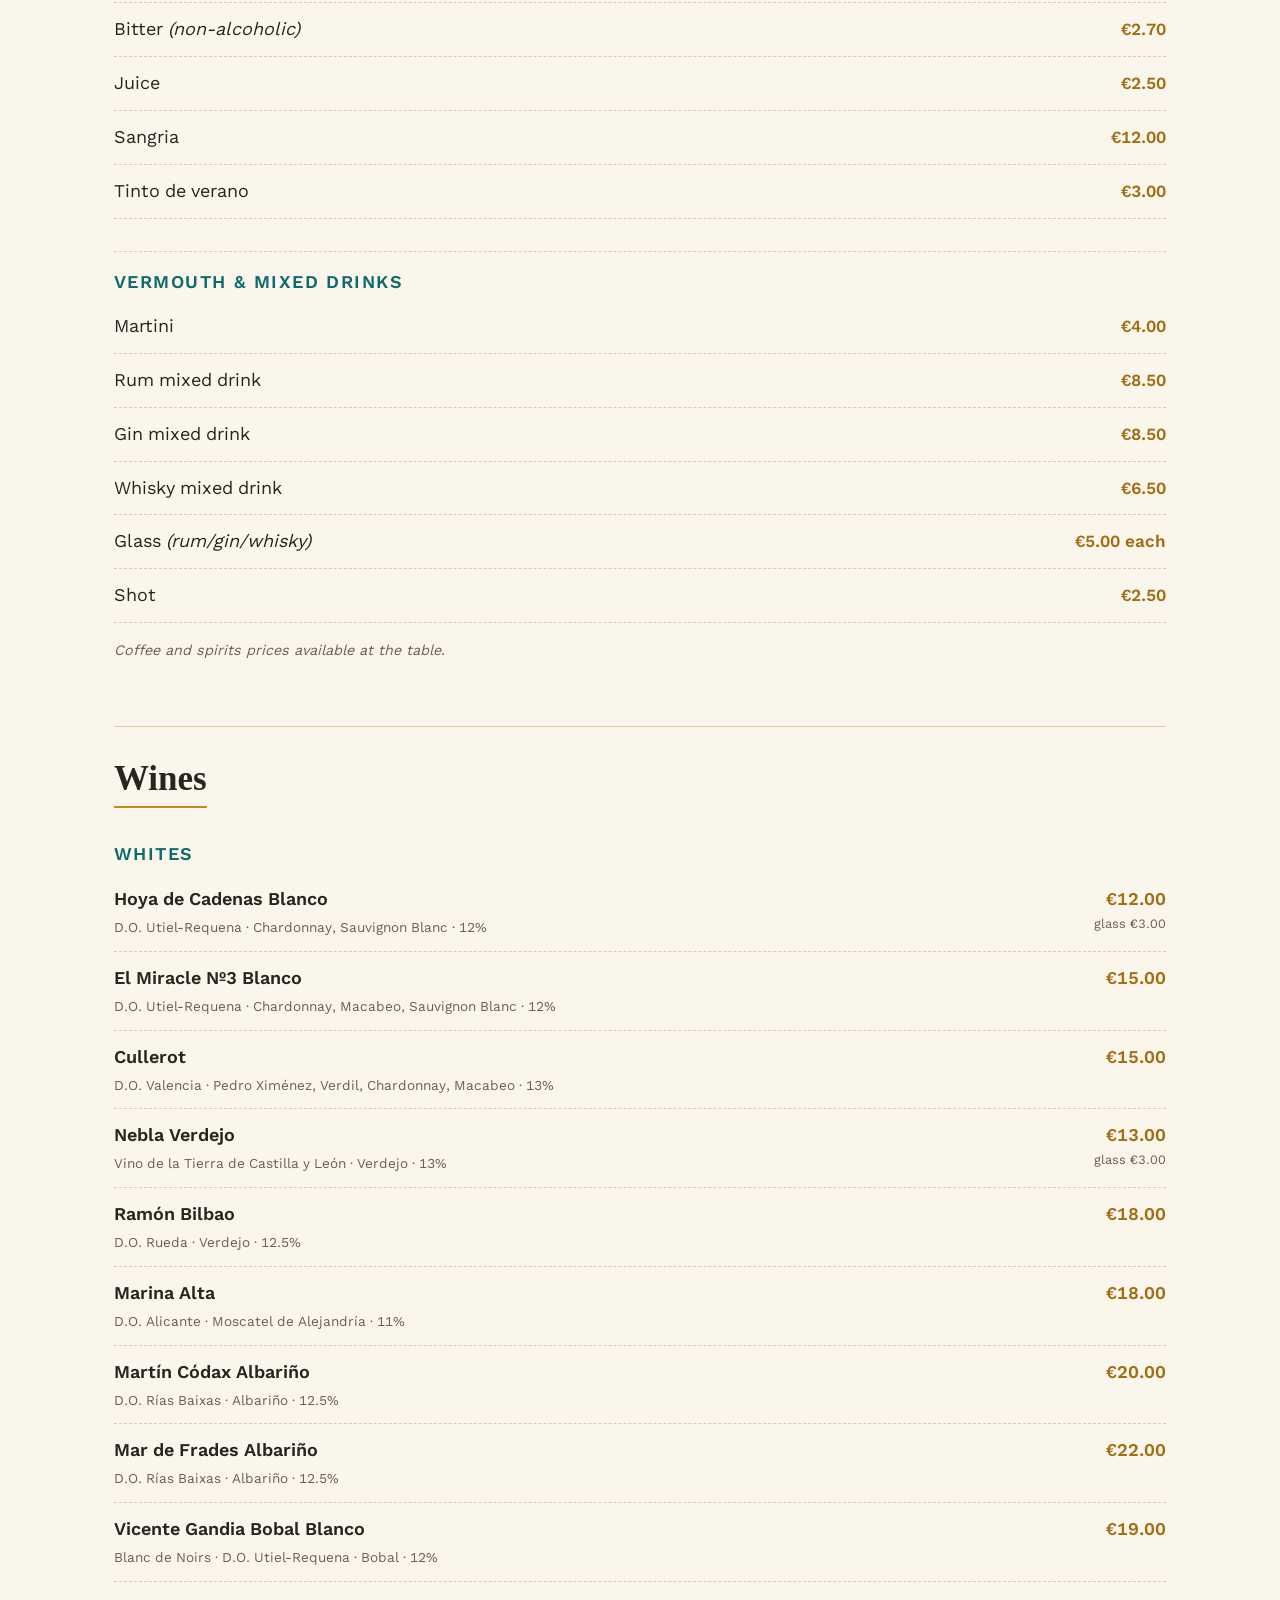
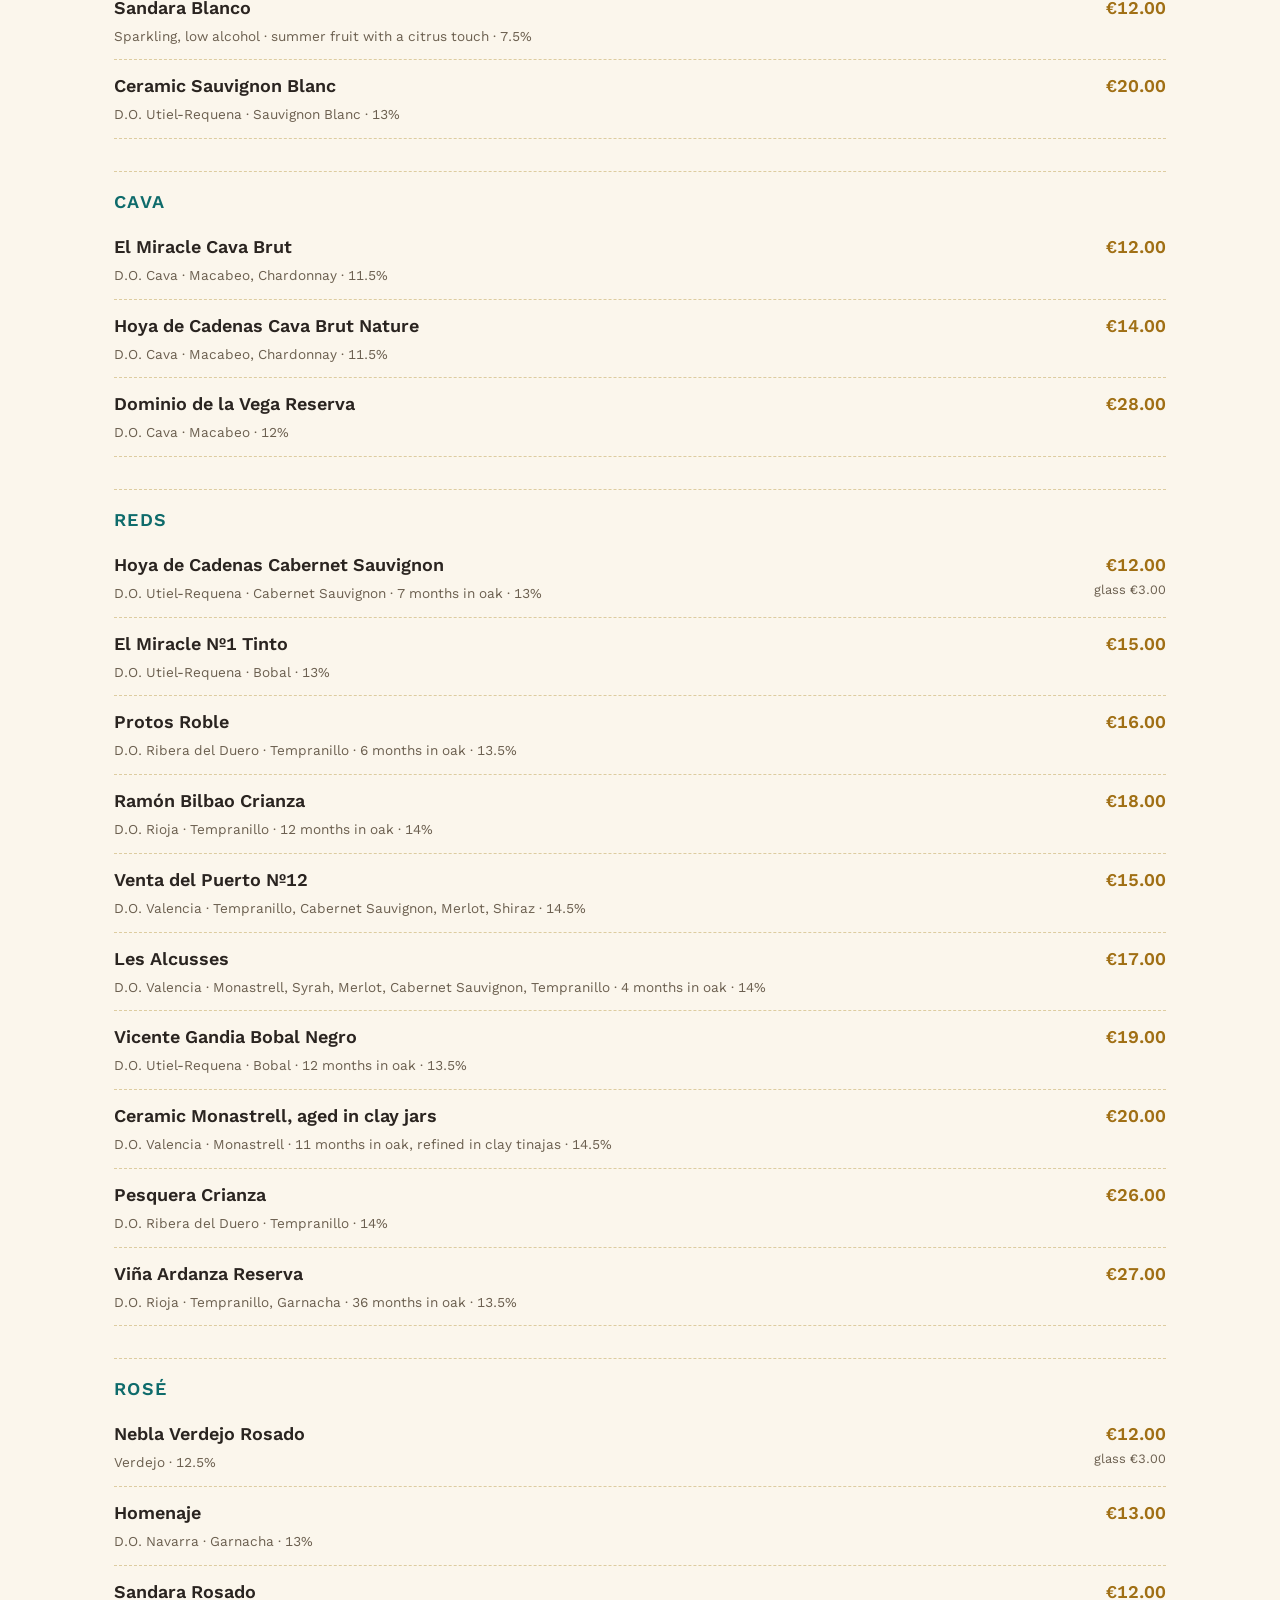
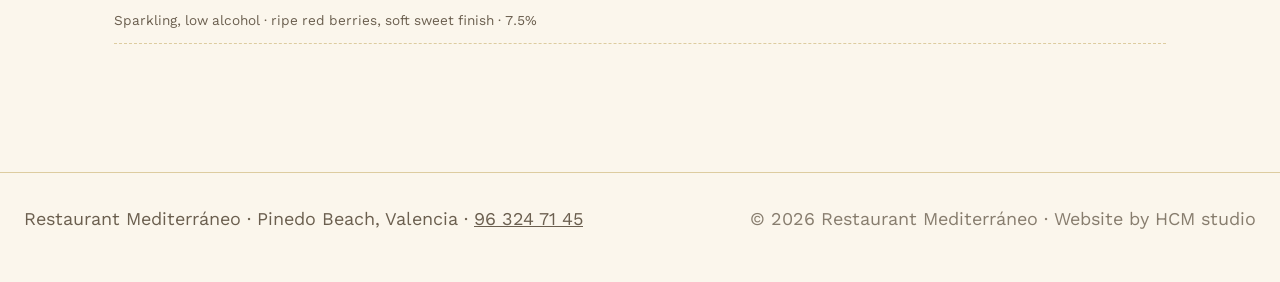
==== commit 9ae3bbdf: "Mejora de estilo (fotos panorámicas, animaciones), rediseño de la carta a una columna, y texto listo" ====
--- a/carta-en.html
+++ b/carta-en.html
@@ -35,7 +35,6 @@
   <section class="bloque">
     <div class="contenedor">
       <h1>The menu</h1>
-      <p>Updated by the business on 2026-08-11, with confirmed prices.</p>
 
       <div class="categoria-carta">
         <h3>Starters</h3>
--- a/css/estilo.css
+++ b/css/estilo.css
@@ -39,7 +39,8 @@
 }
 
 *{box-sizing:border-box}
-body{margin:0;background:var(--fondo);color:var(--texto);font-family:var(--font-texto);font-size:var(--texto-18);line-height:1.6}
+html{overflow-x:hidden}
+body{margin:0;background:var(--fondo);color:var(--texto);font-family:var(--font-texto);font-size:var(--texto-18);line-height:1.6;overflow-x:hidden}
 img{max-width:100%;display:block}
 a{color:var(--mar)}
 a:focus-visible, button:focus-visible{outline:3px solid var(--acento);outline-offset:3px}
@@ -59,51 +60,68 @@
 .nav-principal a{color:var(--texto-tenue);text-decoration:none;font-weight:600;letter-spacing:.01em}
 .nav-principal a:hover,.nav-principal a[aria-current="page"]{color:var(--mar)}
 
-.selector-idioma{display:flex;gap:var(--e-8)}
-.selector-idioma a{color:var(--texto-tenue);text-decoration:none;font-size:.8rem;font-weight:700;letter-spacing:.04em;padding:.2rem .5rem;border:1px solid var(--borde);border-radius:4px;line-height:1.4}
-.selector-idioma a:hover{border-color:var(--mar);color:var(--mar)}
-.selector-idioma a[aria-current="true"]{background:var(--mar);border-color:var(--mar);color:#fff}
+.selector-idioma{display:flex;border:1px solid var(--borde);border-radius:999px;overflow:hidden}
+.selector-idioma a{color:var(--texto-tenue);text-decoration:none;font-size:.75rem;font-weight:700;letter-spacing:.05em;padding:.3rem .7rem;transition:background .15s ease,color .15s ease}
+.selector-idioma a:hover{color:var(--mar);background:var(--superficie)}
+.selector-idioma a[aria-current="true"]{background:var(--mar);color:#fff}
 
 .hero-foto{width:100%;aspect-ratio:16/9;object-fit:cover;border-bottom:1px solid var(--borde)}
 .hero{padding:var(--e-64) var(--e-24) var(--e-48)}
 .hero .eyebrow{text-transform:uppercase;letter-spacing:.14em;font-size:var(--texto-18);color:var(--acento-oscuro);font-weight:700}
 .hero p.intro{font-size:var(--texto-22);color:var(--texto-tenue);max-width:65ch}
 
-.cta{display:inline-block;margin-top:var(--e-16);padding:var(--e-16) var(--e-32);background:var(--mar);color:#fff;text-decoration:none;font-weight:600;border:1px solid var(--mar)}
-.cta:hover{background:#0a5555}
+@keyframes entra{from{opacity:0;transform:translateY(14px)}to{opacity:1;transform:none}}
+.hero .eyebrow,.hero h1,.hero p.intro,.hero .cta{animation:entra .7s ease both}
+.hero h1{animation-delay:.08s}
+.hero p.intro{animation-delay:.18s}
+.hero .cta{animation-delay:.28s}
+.hero .cta.secundaria{animation-delay:.34s}
+@media (prefers-reduced-motion: reduce){.hero .eyebrow,.hero h1,.hero p.intro,.hero .cta{animation:none}}
+
+.cta{display:inline-block;margin-top:var(--e-16);padding:var(--e-16) var(--e-32);background:var(--mar);color:#fff;text-decoration:none;font-weight:600;border:1px solid var(--mar);transition:transform .2s ease,box-shadow .2s ease,background .2s ease}
+.cta:hover{background:#0a5555;transform:translateY(-2px);box-shadow:0 10px 20px -10px rgba(14,107,107,.5)}
 .cta.secundaria{background:transparent;border:1px solid var(--borde);color:var(--texto);margin-left:var(--e-12)}
+.cta.secundaria:hover{border-color:var(--mar);box-shadow:0 10px 20px -12px rgba(42,36,32,.25)}
 
 .franja-info{background:var(--superficie);padding:var(--e-32) var(--e-24);display:grid;grid-template-columns:repeat(auto-fit,minmax(220px,1fr));gap:var(--e-24);border-top:1px solid var(--borde);border-bottom:1px solid var(--borde)}
 .franja-info h3{font-size:var(--texto-22);margin-bottom:var(--e-8)}
 .franja-info p{color:var(--texto-tenue);margin:0}
-.pendiente{color:var(--acento-oscuro);font-style:italic}
 
 section.bloque{padding:var(--e-64) var(--e-24)}
 section.bloque.mar{background:var(--mar-suave)}
 
 .rejilla-fotos{display:grid;grid-template-columns:repeat(auto-fit,minmax(260px,1fr));gap:var(--e-16);margin-top:var(--e-24)}
-.rejilla-fotos img{width:100%;aspect-ratio:4/3;object-fit:cover;border:1px solid var(--borde)}
-.rejilla-fotos figure{margin:0}
+.rejilla-fotos figure{margin:0;overflow:hidden}
+.rejilla-fotos img{width:100%;aspect-ratio:4/3;object-fit:cover;border:1px solid var(--borde);display:block;transition:transform .6s ease}
+.rejilla-fotos figure:hover img{transform:scale(1.045)}
+.rejilla-fotos figure.ancha{grid-column:1 / -1}
+.rejilla-fotos figure.ancha img{aspect-ratio:3 / 1}
 .rejilla-fotos figcaption{font-size:var(--texto-18);color:var(--texto-tenue);margin-top:var(--e-8)}
+@media (prefers-reduced-motion: reduce){.rejilla-fotos img{transition:none}.rejilla-fotos figure:hover img{transform:none}}
+@media (max-width:640px){.rejilla-fotos figure.ancha img{aspect-ratio:4/3}}
 
 .revelar{opacity:0;transform:translateY(16px);transition:opacity .5s ease,transform .5s ease}
 .revelar.visible{opacity:1;transform:none}
 @media (prefers-reduced-motion: reduce){.revelar{opacity:1;transform:none;transition:none}}
 
-.categoria-carta{margin-bottom:var(--e-48)}
-.categoria-carta h3{border-bottom:2px solid var(--acento);padding-bottom:var(--e-8);display:inline-block}
-.categoria-carta h4{font-family:var(--font-texto);font-weight:700;text-transform:uppercase;letter-spacing:.08em;font-size:var(--texto-18);color:var(--mar);margin:var(--e-24) 0 var(--e-8)}
-.categoria-carta .nota{font-style:italic;color:var(--texto-tenue);font-size:.9rem;margin:var(--e-8) 0 0}
-.rejilla-platos{display:grid;grid-template-columns:repeat(auto-fill,minmax(220px,1fr));gap:var(--e-8) var(--e-24);margin-top:var(--e-16)}
-.plato{display:flex;flex-wrap:wrap;justify-content:space-between;column-gap:var(--e-16);min-width:0;padding:var(--e-8) 0;border-bottom:1px dashed var(--borde);font-variant-numeric:tabular-nums}
-.plato .precio{color:var(--acento-oscuro);font-weight:700;font-size:.95em}
-.plato .precio.pendiente{color:var(--texto-tenue);font-weight:400;font-style:italic}
-.aviso-carta{background:var(--superficie-alta);border:1px solid var(--borde);padding:var(--e-16) var(--e-24);margin-bottom:var(--e-32)}
+.categoria-carta{margin-bottom:var(--e-64);padding-top:var(--e-32);border-top:1px solid var(--borde)}
+.categoria-carta:first-of-type{padding-top:0;border-top:none}
+.categoria-carta h3{font-size:var(--texto-35);border-bottom:2px solid var(--acento);padding-bottom:var(--e-8);display:inline-block}
+.categoria-carta h4{font-family:var(--font-texto);font-weight:700;text-transform:uppercase;letter-spacing:.08em;font-size:var(--texto-18);color:var(--mar);margin:var(--e-32) 0 var(--e-4);padding-top:var(--e-16);border-top:1px dashed var(--borde)}
+.categoria-carta h4:first-of-type{padding-top:0;border-top:none;margin-top:var(--e-16)}
+.categoria-carta .nota{font-style:italic;color:var(--texto-tenue);font-size:.9rem;margin:var(--e-16) 0 0}
 
-.vino{display:flex;flex-wrap:wrap;justify-content:space-between;align-items:baseline;column-gap:var(--e-16);min-width:0;padding:var(--e-8) 0;border-bottom:1px dashed var(--borde);font-variant-numeric:tabular-nums}
-.vino .nombre{color:var(--texto);font-weight:600;min-width:0}
-.vino .detalle{display:block;color:var(--texto-tenue);font-size:.85rem;font-weight:400;text-transform:none;letter-spacing:0}
-.vino .precio{color:var(--acento-oscuro);font-weight:700;text-align:right}
+/* Una sola columna por sección: nombre a la izquierda, precio a la derecha,
+   siempre alineados — nada de rejilla de varias columnas que se rompa en móvil. */
+.rejilla-platos{display:flex;flex-direction:column;margin-top:var(--e-4)}
+.plato{display:flex;flex-wrap:wrap;justify-content:space-between;align-items:baseline;column-gap:var(--e-24);min-width:0;padding:var(--e-12) 0;border-bottom:1px dashed var(--borde);font-variant-numeric:tabular-nums}
+.plato > span:first-child{flex:1 1 260px;min-width:0}
+.plato .precio{flex:0 0 auto;color:var(--acento-oscuro);font-weight:700;font-size:.95em}
+
+.vino{display:flex;flex-wrap:wrap;justify-content:space-between;align-items:baseline;column-gap:var(--e-24);min-width:0;padding:var(--e-12) 0;border-bottom:1px dashed var(--borde);font-variant-numeric:tabular-nums}
+.vino .nombre{flex:1 1 260px;color:var(--texto);font-weight:600;min-width:0}
+.vino .detalle{display:block;color:var(--texto-tenue);font-size:.85rem;font-weight:400;text-transform:none;letter-spacing:0;margin-top:.2rem}
+.vino .precio{flex:0 0 auto;color:var(--acento-oscuro);font-weight:700;text-align:right}
 .vino .precio .copa{display:block;color:var(--texto-tenue);font-weight:400;font-size:.8rem}
 
 .lista-contacto{list-style:none;margin:0;padding:0;display:grid;gap:var(--e-24)}
@@ -119,4 +137,10 @@
   section.bloque{padding:var(--e-48) var(--e-16)}
   h1{font-size:var(--texto-35)}
   h2{font-size:var(--texto-28)}
+  .categoria-carta h3{font-size:var(--texto-28)}
+  .categoria-carta{padding-top:var(--e-24);margin-bottom:var(--e-48)}
+  .plato,.vino{column-gap:var(--e-12)}
+  .plato > span:first-child,.vino .nombre{flex-basis:180px}
+  .cabecera{padding:var(--e-12) var(--e-16)}
+  .cabecera-derecha{width:100%;justify-content:space-between}
 }
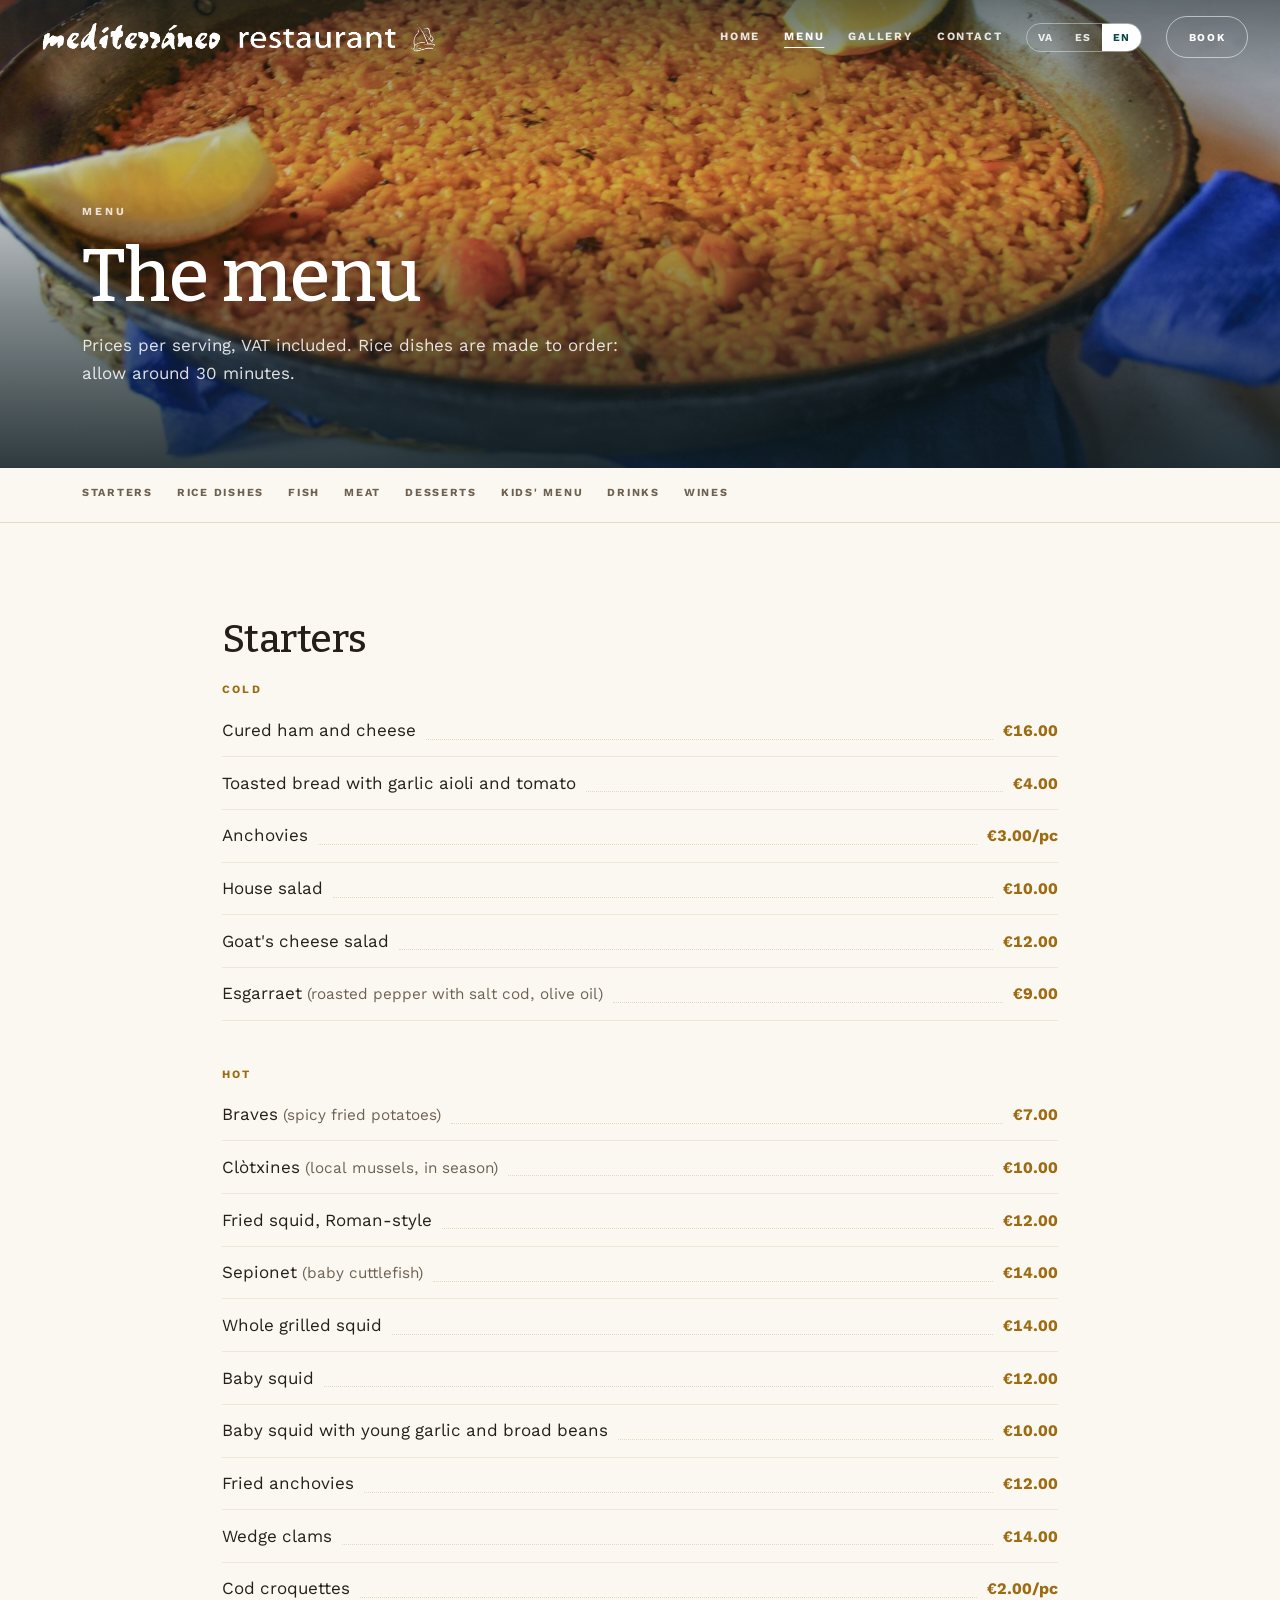
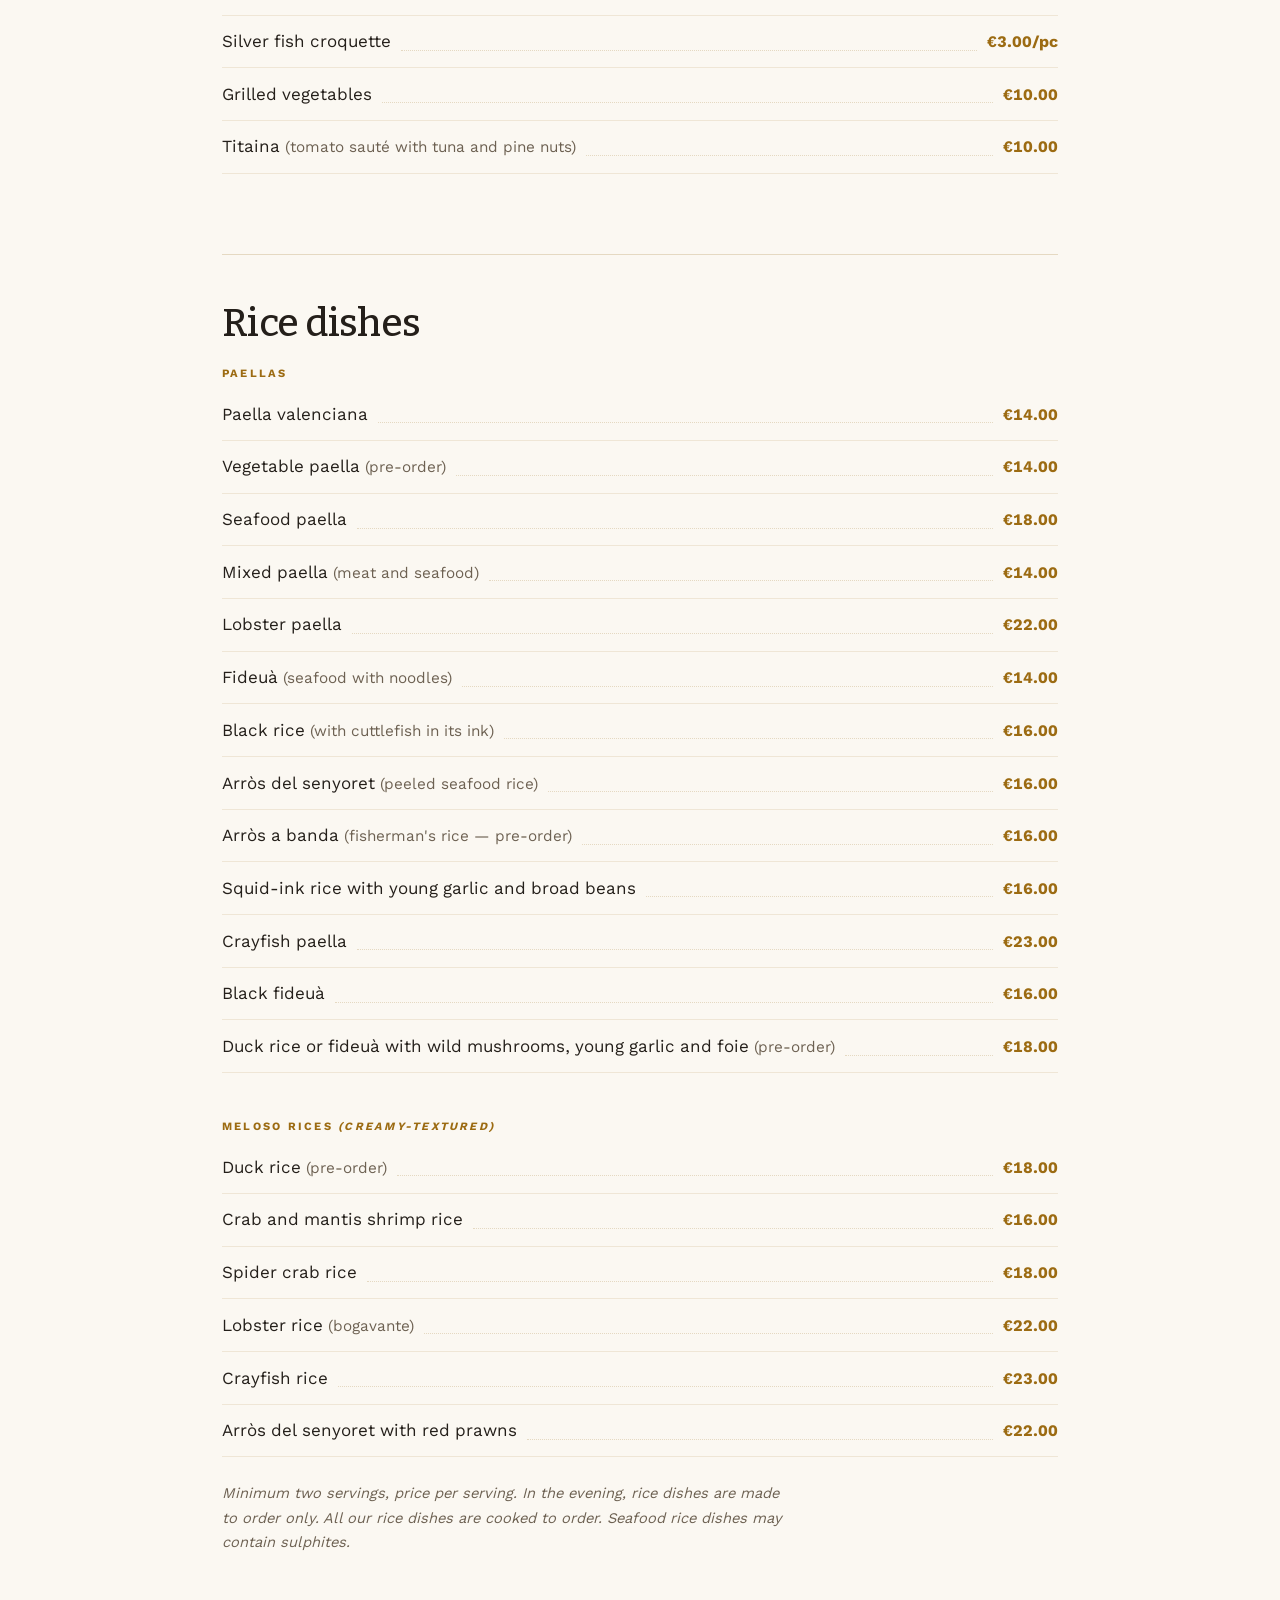
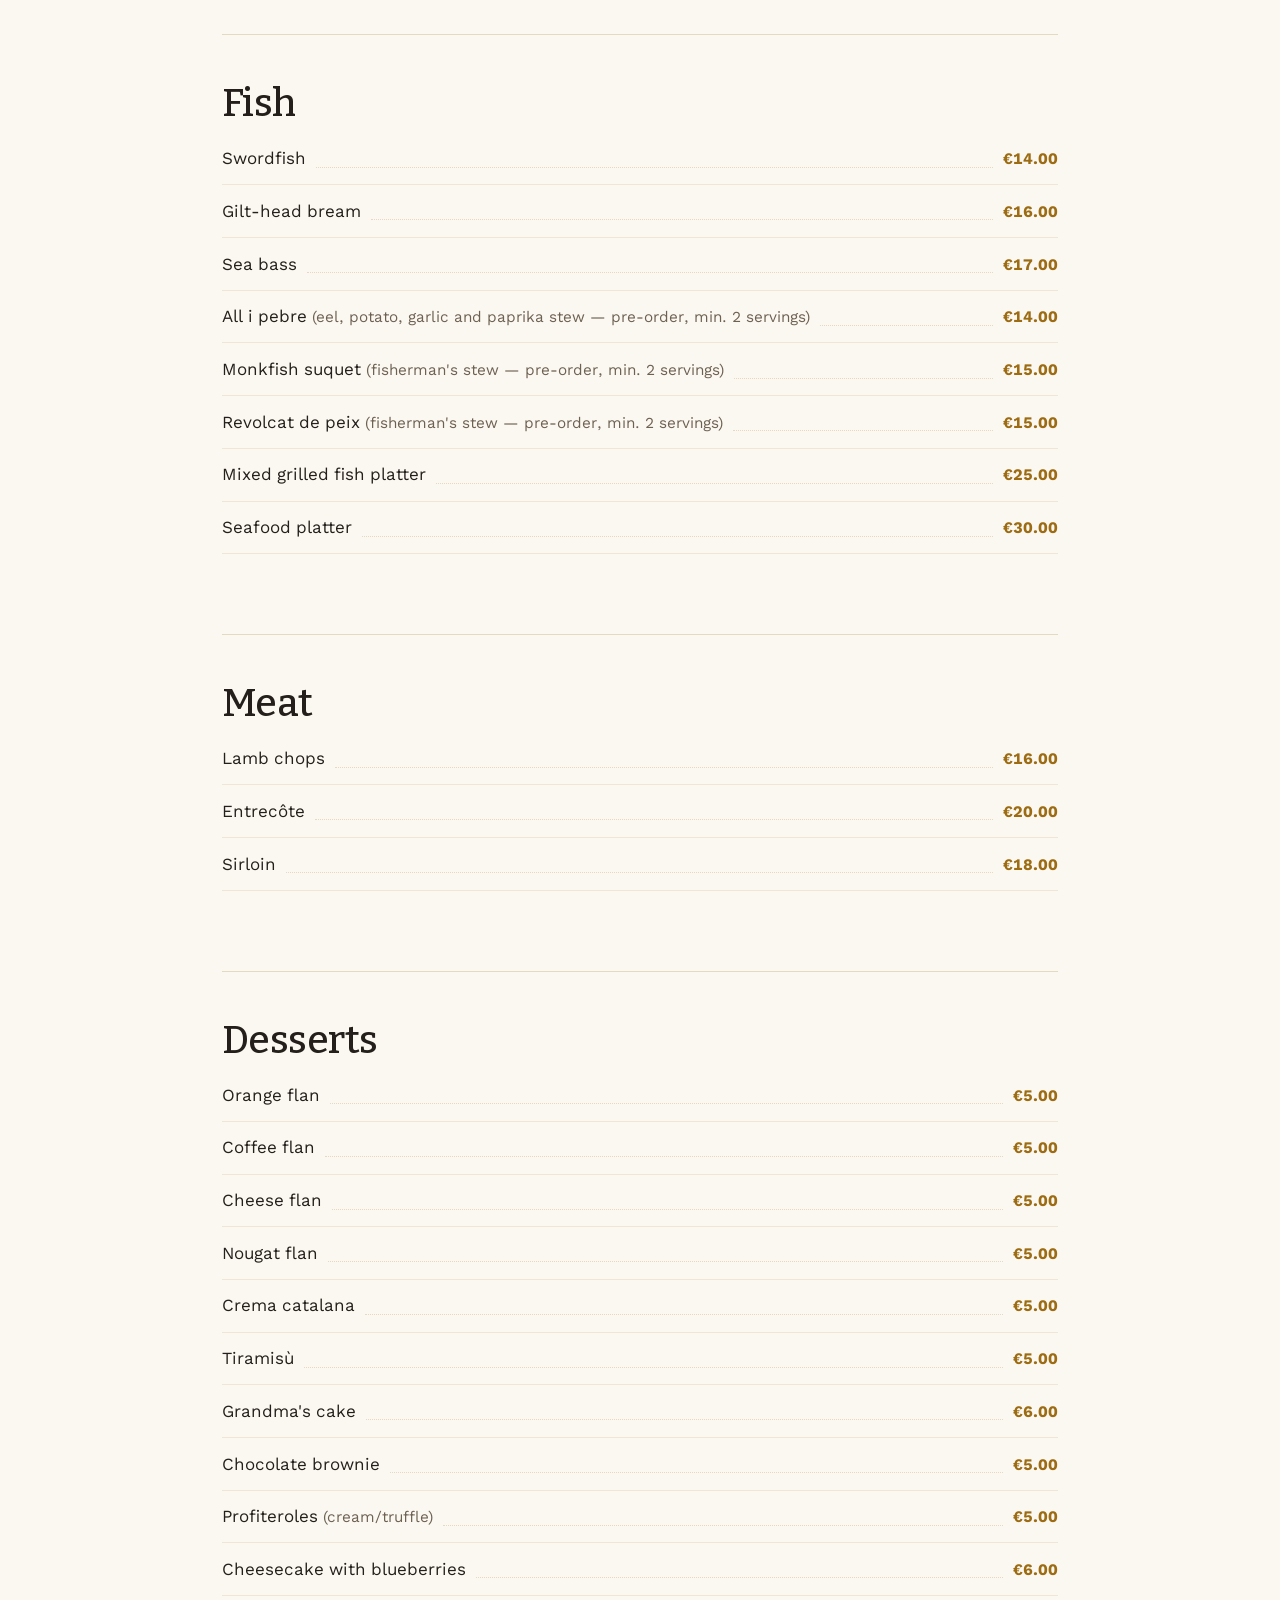
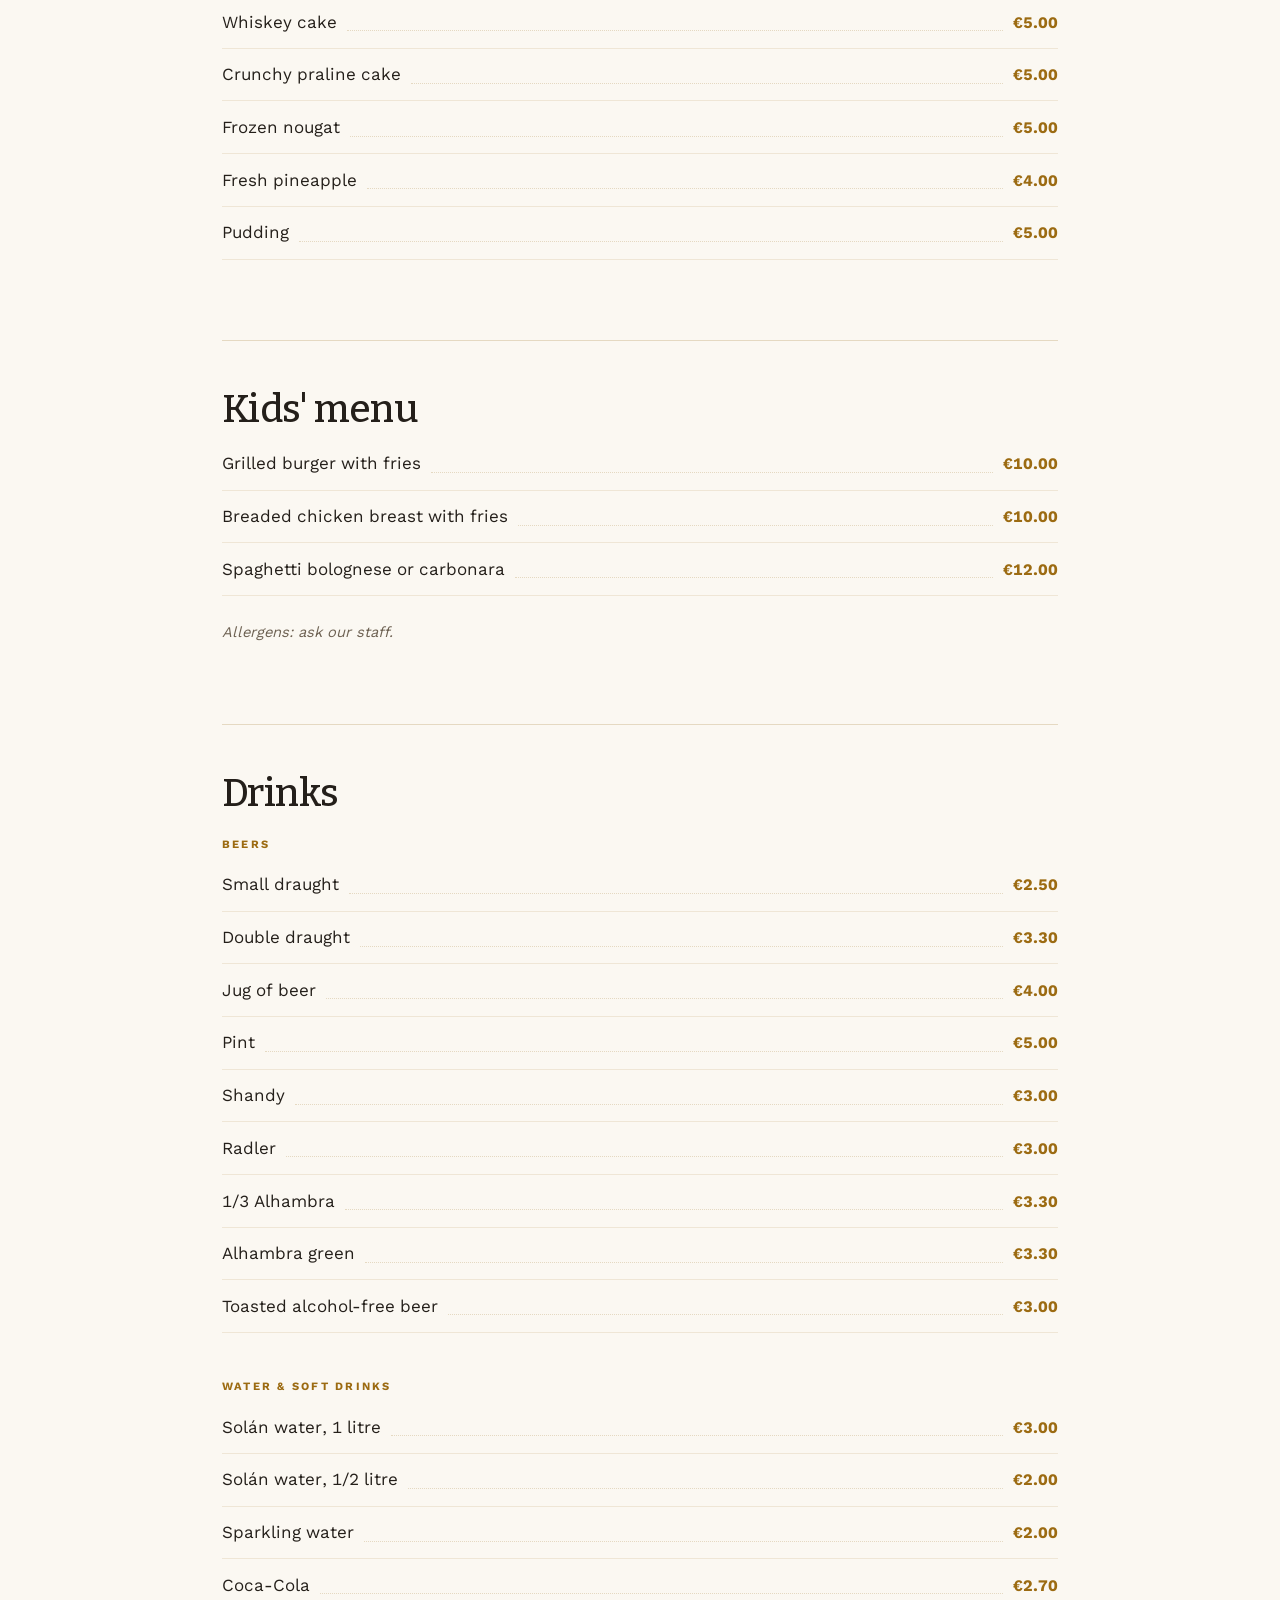
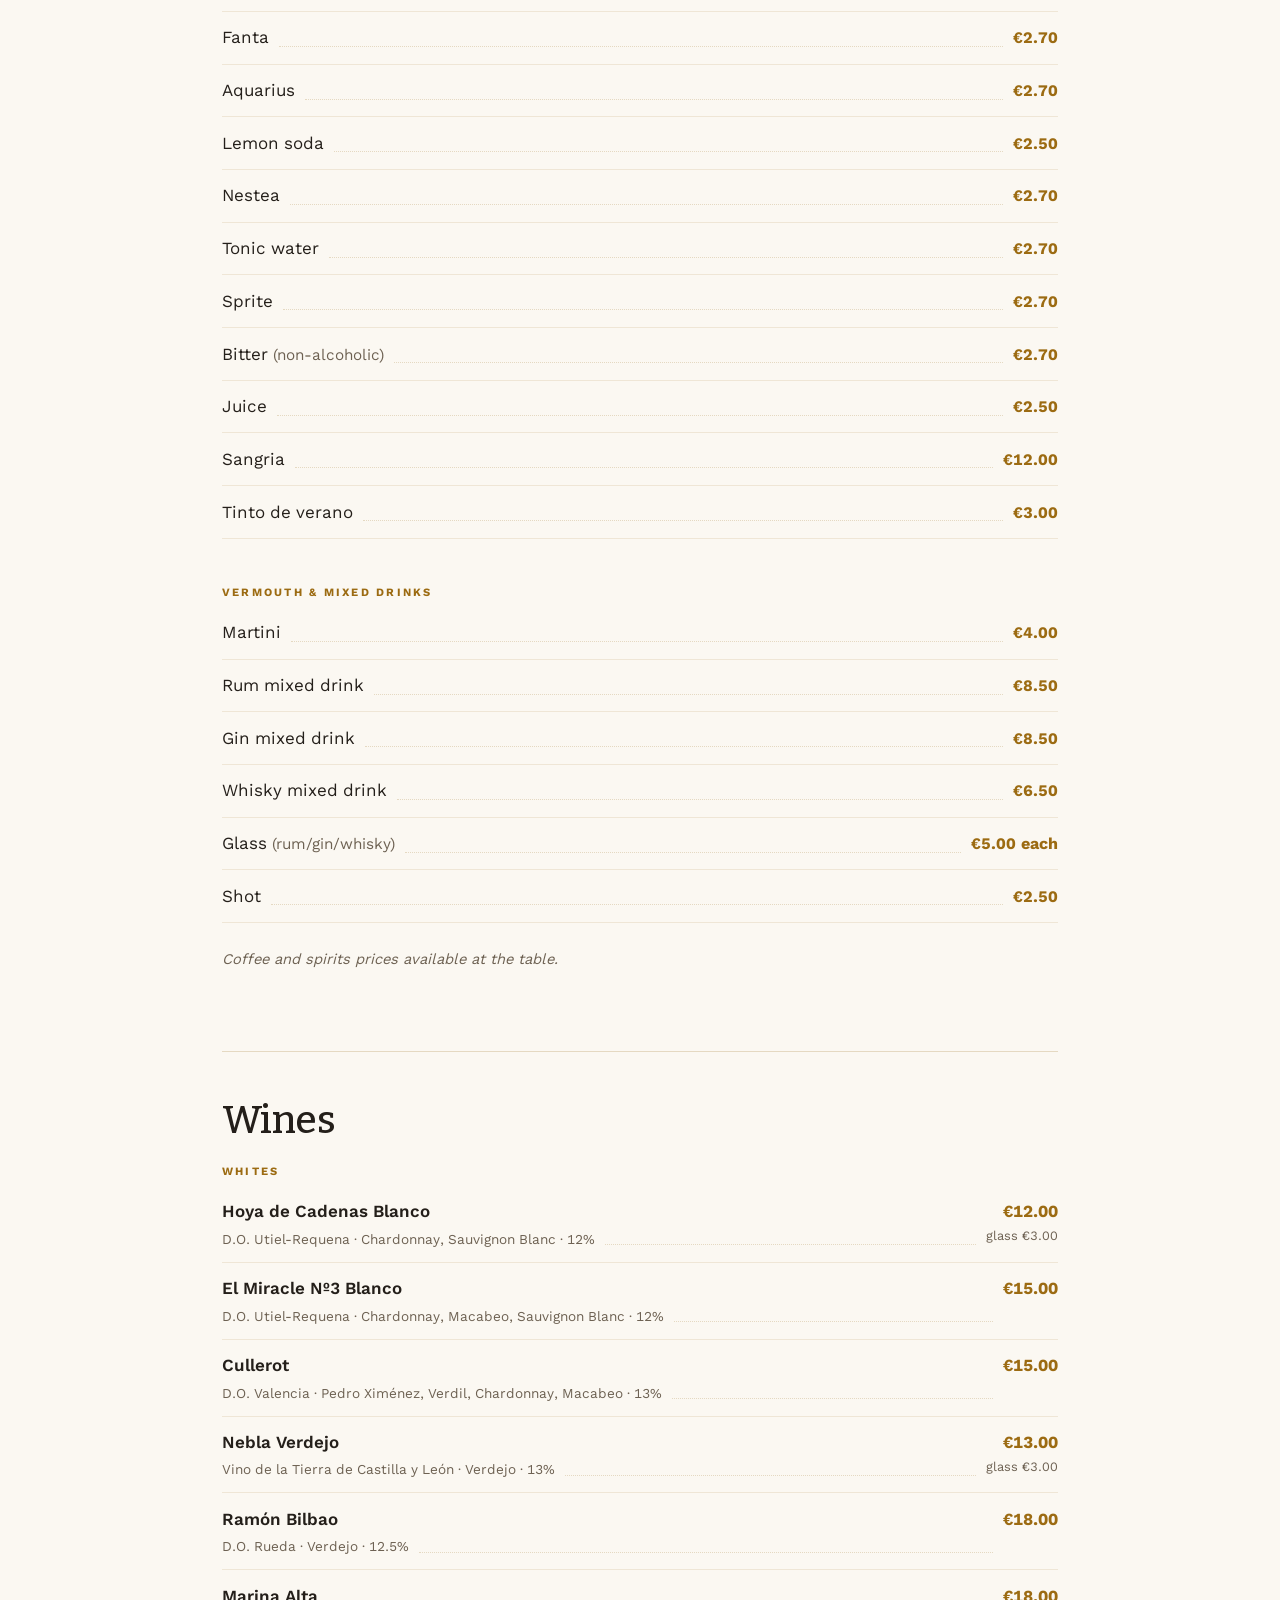
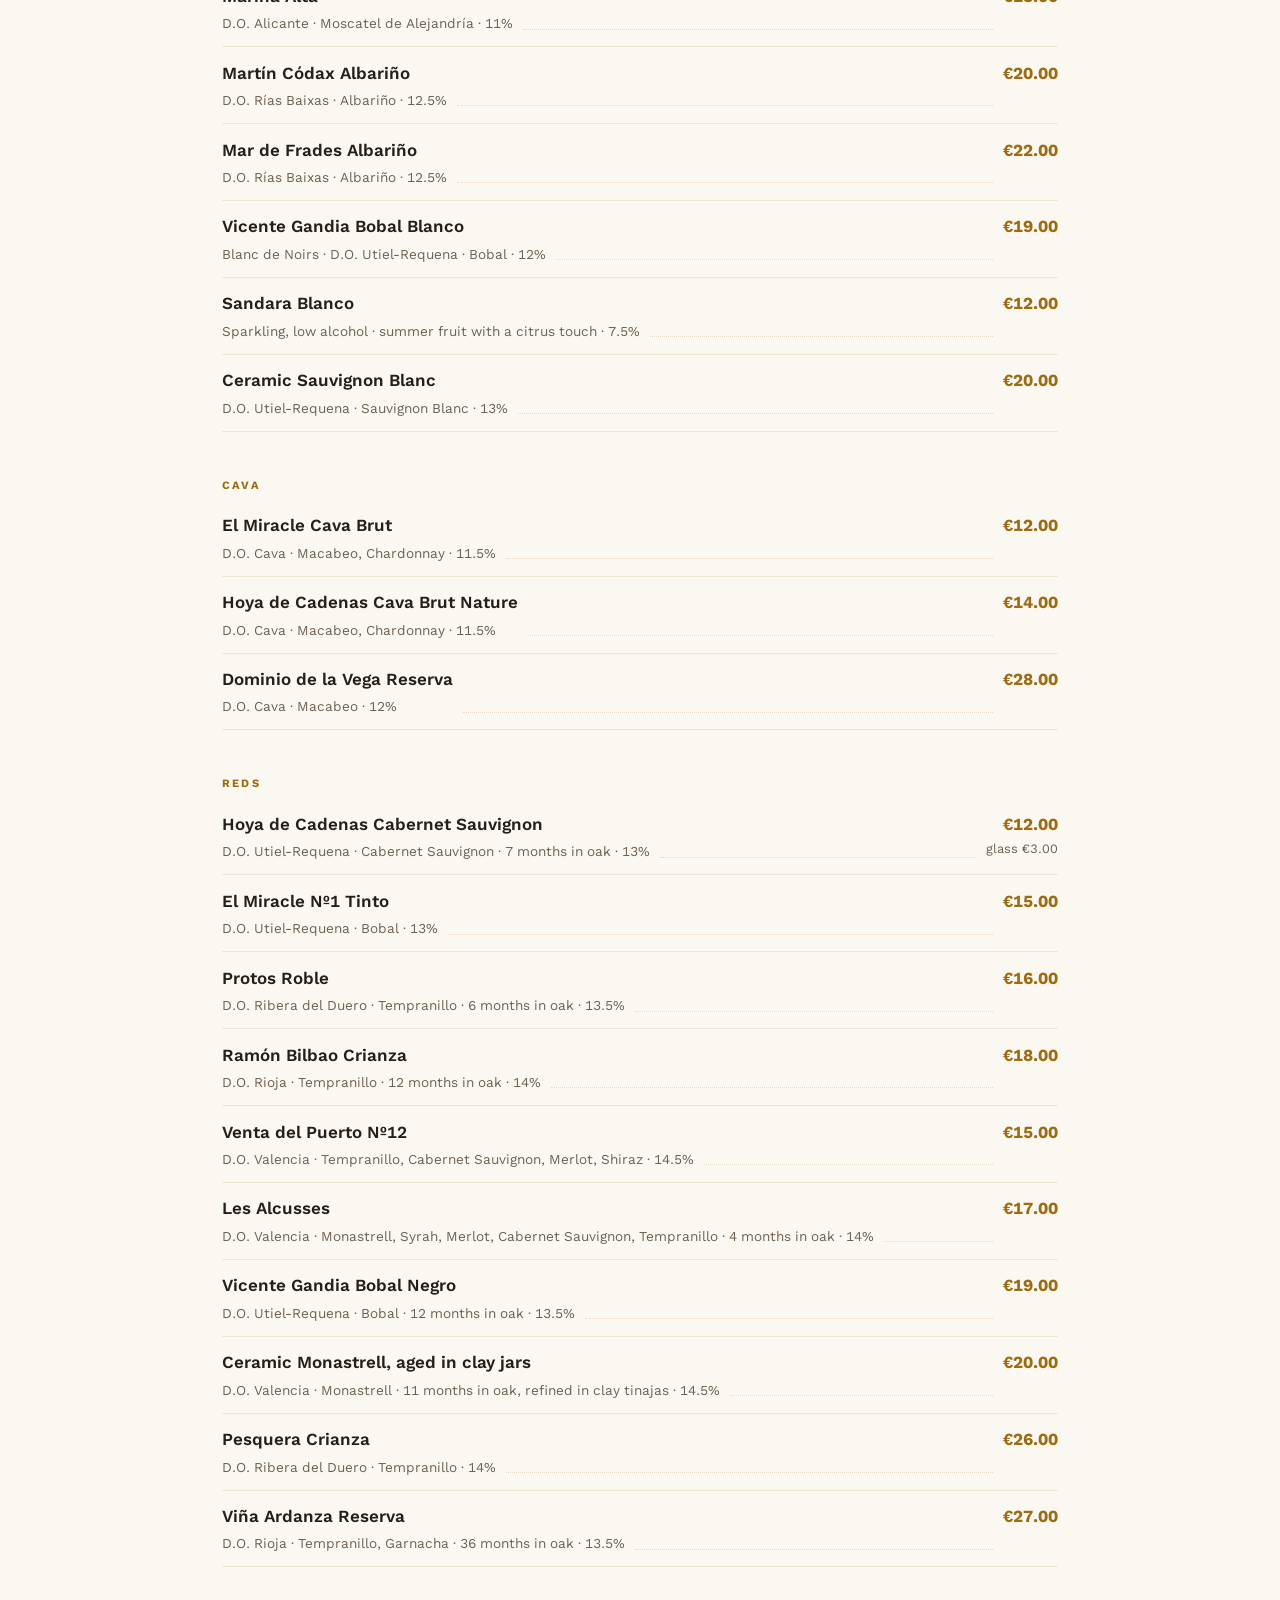
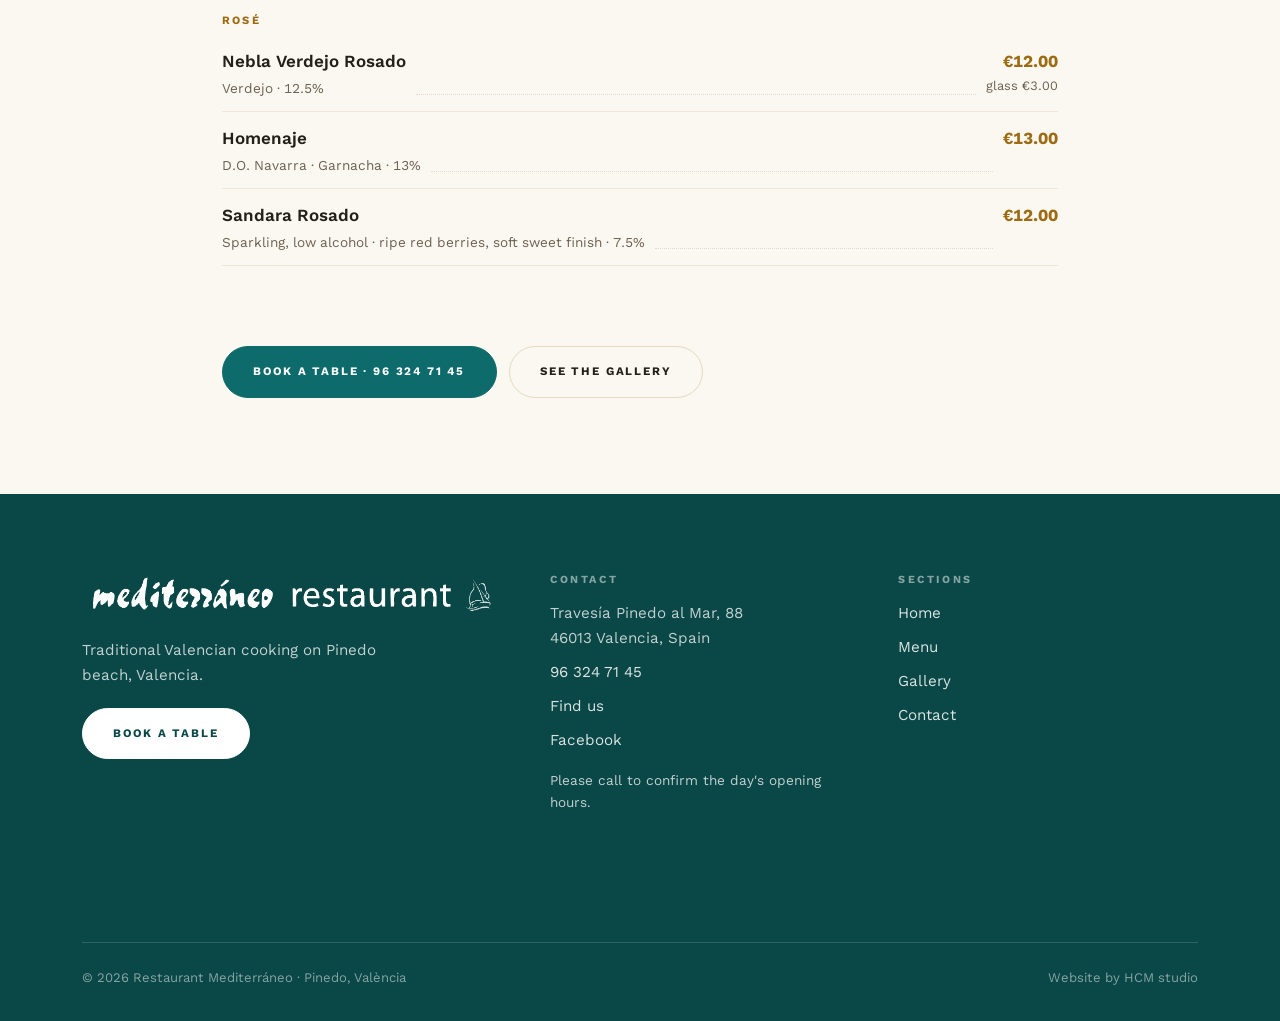
==== commit b806775e: "Rediseño visual: hero a pantalla completa, 36 fotos reales y carta con línea de puntos Comparando co" ====
--- a/carta-en.html
+++ b/carta-en.html
@@ -4,322 +4,385 @@
 <meta charset="utf-8">
 <meta name="viewport" content="width=device-width, initial-scale=1">
 <title>Menu — Restaurant Mediterráneo</title>
-<meta name="description" content="The menu at Restaurant Mediterráneo: starters, rice dishes, fish, meat, desserts, drinks and wines, on Pinedo beach.">
+<meta name="description" content="Prices per serving, VAT included. Rice dishes are made to order: allow around 30 minutes.">
 <meta property="og:title" content="Menu — Restaurant Mediterráneo">
-<meta property="og:description" content="Starters, rice dishes, fish, meat, desserts, drinks and wines, on Pinedo beach.">
-<meta property="og:image" content="fotos/clotxines.jpg">
+<meta property="og:description" content="Prices per serving, VAT included. Rice dishes are made to order: allow around 30 minutes.">
+<meta property="og:image" content="fotos/paella-valenciana.jpg">
 <meta property="og:type" content="website">
-<link rel="icon" type="image/svg+xml" href="data:image/svg+xml,%3Csvg xmlns='http://www.w3.org/2000/svg' viewBox='0 0 100 100'%3E%3Crect width='100' height='100' fill='%230e6b6b'/%3E%3Ctext x='50' y='68' font-size='52' text-anchor='middle' fill='%23fbf6ec'%3ERM%3C/text%3E%3C/svg%3E">
+<meta name="theme-color" content="#0a4747">
+<link rel="icon" type="image/svg+xml" href="data:image/svg+xml,%3Csvg xmlns='http://www.w3.org/2000/svg' viewBox='0 0 100 100'%3E%3Crect width='100' height='100' fill='%230a4747'/%3E%3Ctext x='50' y='68' font-size='52' text-anchor='middle' fill='%23fbf8f2'%3ERM%3C/text%3E%3C/svg%3E">
 <link rel="stylesheet" href="css/estilo.css">
+<script>document.documentElement.classList.add('js')</script>
 </head>
 <body>
 
 <header class="cabecera">
-  <a class="marca" href="index-en.html"><img src="fotos/logo.png" alt="Restaurant Mediterráneo"></a>
+  <a class="marca" href="index-en.html">
+    <img class="logo-claro" src="fotos/logo-blanco.png" alt="Restaurant Mediterráneo">
+    <img class="logo-color" src="fotos/logo.png" alt="Restaurant Mediterráneo">
+  </a>
   <div class="cabecera-derecha">
     <nav class="nav-principal" aria-label="Main">
-      <a href="index-en.html">Home</a>
-      <a href="carta-en.html" aria-current="page">Menu</a>
-      <a href="galeria-en.html">Gallery</a>
-      <a href="contacto-en.html">Contact</a>
+        <a href="index-en.html">Home</a>
+        <a href="carta-en.html" aria-current="page">Menu</a>
+        <a href="galeria-en.html">Gallery</a>
+        <a href="contacto-en.html">Contact</a>
     </nav>
     <div class="selector-idioma" aria-label="Language">
-      <a href="carta.html">VA</a>
-      <a href="carta-es.html">ES</a>
-      <a href="carta-en.html" aria-current="true">EN</a>
-    </div>
+        <a href="carta.html">VA</a>
+        <a href="carta-es.html">ES</a>
+        <a href="carta-en.html" aria-current="true">EN</a>
+    </div>
+    <a class="cta contorno-claro reserva" href="tel:+34963247145">Book</a>
+    <button class="abrir-menu" type="button" aria-label="Open menu" aria-expanded="false"><span></span></button>
   </div>
 </header>
 
 <main>
-  <section class="bloque">
+
+  <section class="hero interior">
+    <img class="hero-fondo" src="fotos/arroz-senyoret.jpg" alt="Arròs del senyoret at Restaurant Mediterráneo" fetchpriority="high">
     <div class="contenedor">
+      <p class="eyebrow claro">Menu</p>
       <h1>The menu</h1>
-
-      <div class="categoria-carta">
-        <h3>Starters</h3>
-        <h4>Cold</h4>
-        <div class="rejilla-platos">
-          <div class="plato"><span>Cured ham and cheese</span><span class="precio">€16.00</span></div>
-          <div class="plato"><span>Toasted bread with garlic aioli and tomato</span><span class="precio">€4.00</span></div>
-          <div class="plato"><span>Anchovies</span><span class="precio">€3.00/pc</span></div>
-          <div class="plato"><span>House salad</span><span class="precio">€10.00</span></div>
-          <div class="plato"><span>Goat's cheese salad</span><span class="precio">€12.00</span></div>
-          <div class="plato"><span>Esgarraet <em>(roasted pepper with salt cod, olive oil)</em></span><span class="precio">€9.00</span></div>
-        </div>
-        <h4>Hot</h4>
-        <div class="rejilla-platos">
-          <div class="plato"><span>Braves <em>(spicy fried potatoes)</em></span><span class="precio">€7.00</span></div>
-          <div class="plato"><span>Clòtxines <em>(local mussels, in season)</em></span><span class="precio">€10.00</span></div>
-          <div class="plato"><span>Fried squid, Roman-style</span><span class="precio">€12.00</span></div>
-          <div class="plato"><span>Sepionet <em>(baby cuttlefish)</em></span><span class="precio">€14.00</span></div>
-          <div class="plato"><span>Whole grilled squid</span><span class="precio">€14.00</span></div>
-          <div class="plato"><span>Baby squid</span><span class="precio">€12.00</span></div>
-          <div class="plato"><span>Baby squid with young garlic and broad beans</span><span class="precio">€10.00</span></div>
-          <div class="plato"><span>Fried anchovies</span><span class="precio">€12.00</span></div>
-          <div class="plato"><span>Wedge clams</span><span class="precio">€14.00</span></div>
-          <div class="plato"><span>Cod croquettes</span><span class="precio">€2.00/pc</span></div>
-          <div class="plato"><span>Silver fish croquette</span><span class="precio">€3.00/pc</span></div>
-          <div class="plato"><span>Grilled vegetables</span><span class="precio">€10.00</span></div>
-          <div class="plato"><span>Titaina <em>(tomato sauté with tuna and pine nuts)</em></span><span class="precio">€10.00</span></div>
-        </div>
-      </div>
-
-      <div class="categoria-carta">
-        <h3>Rice dishes</h3>
-        <h4>Paellas</h4>
-        <div class="rejilla-platos">
-          <div class="plato"><span>Paella valenciana</span><span class="precio">€14.00</span></div>
-          <div class="plato"><span>Vegetable paella <em>(pre-order)</em></span><span class="precio">€14.00</span></div>
-          <div class="plato"><span>Seafood paella</span><span class="precio">€18.00</span></div>
-          <div class="plato"><span>Mixed paella <em>(meat and seafood)</em></span><span class="precio">€14.00</span></div>
-          <div class="plato"><span>Lobster paella</span><span class="precio">€22.00</span></div>
-          <div class="plato"><span>Fideuà <em>(seafood with noodles)</em></span><span class="precio">€14.00</span></div>
-          <div class="plato"><span>Black rice <em>(with cuttlefish in its ink)</em></span><span class="precio">€16.00</span></div>
-          <div class="plato"><span>Arròs del senyoret <em>(peeled seafood rice)</em></span><span class="precio">€16.00</span></div>
-          <div class="plato"><span>Arròs a banda <em>(fisherman's rice — pre-order)</em></span><span class="precio">€16.00</span></div>
-          <div class="plato"><span>Squid-ink rice with young garlic and broad beans</span><span class="precio">€16.00</span></div>
-          <div class="plato"><span>Crayfish paella</span><span class="precio">€23.00</span></div>
-          <div class="plato"><span>Black fideuà</span><span class="precio">€16.00</span></div>
-          <div class="plato"><span>Duck rice or fideuà with wild mushrooms, young garlic and foie <em>(pre-order)</em></span><span class="precio">€18.00</span></div>
-        </div>
-        <h4>Meloso rices <em>(creamy-textured)</em></h4>
-        <div class="rejilla-platos">
-          <div class="plato"><span>Duck rice <em>(pre-order)</em></span><span class="precio">€18.00</span></div>
-          <div class="plato"><span>Crab and mantis shrimp rice</span><span class="precio">€16.00</span></div>
-          <div class="plato"><span>Spider crab rice</span><span class="precio">€18.00</span></div>
-          <div class="plato"><span>Lobster rice <em>(bogavante)</em></span><span class="precio">€22.00</span></div>
-          <div class="plato"><span>Crayfish rice</span><span class="precio">€23.00</span></div>
-          <div class="plato"><span>Arròs del senyoret with red prawns</span><span class="precio">€22.00</span></div>
-        </div>
-        <p class="nota">Minimum two servings, price per serving. In the evening,
-        rice dishes are made to order only. All our rice dishes are cooked to
-        order. Seafood rice dishes may contain sulphites.</p>
-      </div>
-
-      <div class="categoria-carta">
-        <h3>Fish</h3>
-        <div class="rejilla-platos">
-          <div class="plato"><span>Swordfish</span><span class="precio">€14.00</span></div>
-          <div class="plato"><span>Gilt-head bream</span><span class="precio">€16.00</span></div>
-          <div class="plato"><span>Sea bass</span><span class="precio">€17.00</span></div>
-          <div class="plato"><span>All i pebre <em>(eel, potato, garlic and paprika stew — pre-order, min. 2 servings)</em></span><span class="precio">€14.00</span></div>
-          <div class="plato"><span>Monkfish suquet <em>(fisherman's stew — pre-order, min. 2 servings)</em></span><span class="precio">€15.00</span></div>
-          <div class="plato"><span>Revolcat de peix <em>(fisherman's stew — pre-order, min. 2 servings)</em></span><span class="precio">€15.00</span></div>
-          <div class="plato"><span>Mixed grilled fish platter</span><span class="precio">€25.00</span></div>
-          <div class="plato"><span>Seafood platter</span><span class="precio">€30.00</span></div>
-        </div>
-      </div>
-
-      <div class="categoria-carta">
-        <h3>Meat</h3>
-        <div class="rejilla-platos">
-          <div class="plato"><span>Lamb chops</span><span class="precio">€16.00</span></div>
-          <div class="plato"><span>Entrecôte</span><span class="precio">€20.00</span></div>
-          <div class="plato"><span>Sirloin</span><span class="precio">€18.00</span></div>
-        </div>
-      </div>
-
-      <div class="categoria-carta">
-        <h3>Desserts</h3>
-        <div class="rejilla-platos">
-          <div class="plato"><span>Orange flan</span><span class="precio">€5.00</span></div>
-          <div class="plato"><span>Coffee flan</span><span class="precio">€5.00</span></div>
-          <div class="plato"><span>Cheese flan</span><span class="precio">€5.00</span></div>
-          <div class="plato"><span>Nougat flan</span><span class="precio">€5.00</span></div>
-          <div class="plato"><span>Crema catalana</span><span class="precio">€5.00</span></div>
-          <div class="plato"><span>Tiramisù</span><span class="precio">€5.00</span></div>
-          <div class="plato"><span>Grandma's cake</span><span class="precio">€6.00</span></div>
-          <div class="plato"><span>Chocolate brownie</span><span class="precio">€5.00</span></div>
-          <div class="plato"><span>Profiteroles <em>(cream/truffle)</em></span><span class="precio">€5.00</span></div>
-          <div class="plato"><span>Cheesecake with blueberries</span><span class="precio">€6.00</span></div>
-          <div class="plato"><span>Whiskey cake</span><span class="precio">€5.00</span></div>
-          <div class="plato"><span>Crunchy praline cake</span><span class="precio">€5.00</span></div>
-          <div class="plato"><span>Frozen nougat</span><span class="precio">€5.00</span></div>
-          <div class="plato"><span>Fresh pineapple</span><span class="precio">€4.00</span></div>
-          <div class="plato"><span>Pudding</span><span class="precio">€5.00</span></div>
-        </div>
-      </div>
-
-      <div class="categoria-carta">
-        <h3>Kids' menu</h3>
-        <div class="rejilla-platos">
-          <div class="plato"><span>Grilled burger with fries</span><span class="precio">€10.00</span></div>
-          <div class="plato"><span>Breaded chicken breast with fries</span><span class="precio">€10.00</span></div>
-          <div class="plato"><span>Spaghetti bolognese or carbonara</span><span class="precio">€12.00</span></div>
-        </div>
-        <p class="nota">Allergens: ask our staff.</p>
-      </div>
-
-      <div class="categoria-carta">
-        <h3>Drinks</h3>
-        <h4>Beers</h4>
-        <div class="rejilla-platos">
-          <div class="plato"><span>Small draught</span><span class="precio">€2.50</span></div>
-          <div class="plato"><span>Double draught</span><span class="precio">€3.30</span></div>
-          <div class="plato"><span>Jug of beer</span><span class="precio">€4.00</span></div>
-          <div class="plato"><span>Pint</span><span class="precio">€5.00</span></div>
-          <div class="plato"><span>Shandy</span><span class="precio">€3.00</span></div>
-          <div class="plato"><span>Radler</span><span class="precio">€3.00</span></div>
-          <div class="plato"><span>1/3 Alhambra</span><span class="precio">€3.30</span></div>
-          <div class="plato"><span>Alhambra green</span><span class="precio">€3.30</span></div>
-          <div class="plato"><span>Toasted alcohol-free beer</span><span class="precio">€3.00</span></div>
-        </div>
-        <h4>Water &amp; soft drinks</h4>
-        <div class="rejilla-platos">
-          <div class="plato"><span>Solán water, 1 litre</span><span class="precio">€3.00</span></div>
-          <div class="plato"><span>Solán water, 1/2 litre</span><span class="precio">€2.00</span></div>
-          <div class="plato"><span>Sparkling water</span><span class="precio">€2.00</span></div>
-          <div class="plato"><span>Coca-Cola</span><span class="precio">€2.70</span></div>
-          <div class="plato"><span>Fanta</span><span class="precio">€2.70</span></div>
-          <div class="plato"><span>Aquarius</span><span class="precio">€2.70</span></div>
-          <div class="plato"><span>Lemon soda</span><span class="precio">€2.50</span></div>
-          <div class="plato"><span>Nestea</span><span class="precio">€2.70</span></div>
-          <div class="plato"><span>Tonic water</span><span class="precio">€2.70</span></div>
-          <div class="plato"><span>Sprite</span><span class="precio">€2.70</span></div>
-          <div class="plato"><span>Bitter <em>(non-alcoholic)</em></span><span class="precio">€2.70</span></div>
-          <div class="plato"><span>Juice</span><span class="precio">€2.50</span></div>
-          <div class="plato"><span>Sangria</span><span class="precio">€12.00</span></div>
-          <div class="plato"><span>Tinto de verano</span><span class="precio">€3.00</span></div>
-        </div>
-        <h4>Vermouth &amp; mixed drinks</h4>
-        <div class="rejilla-platos">
-          <div class="plato"><span>Martini</span><span class="precio">€4.00</span></div>
-          <div class="plato"><span>Rum mixed drink</span><span class="precio">€8.50</span></div>
-          <div class="plato"><span>Gin mixed drink</span><span class="precio">€8.50</span></div>
-          <div class="plato"><span>Whisky mixed drink</span><span class="precio">€6.50</span></div>
-          <div class="plato"><span>Glass <em>(rum/gin/whisky)</em></span><span class="precio">€5.00 each</span></div>
-          <div class="plato"><span>Shot</span><span class="precio">€2.50</span></div>
-        </div>
-        <p class="nota">Coffee and spirits prices available at the table.</p>
-      </div>
-
-      <div class="categoria-carta">
-        <h3>Wines</h3>
-
-        <h4>Whites</h4>
-        <div class="vino">
-          <span class="nombre">Hoya de Cadenas Blanco <span class="detalle">D.O. Utiel-Requena · Chardonnay, Sauvignon Blanc · 12%</span></span>
-          <span class="precio">€12.00<span class="copa">glass €3.00</span></span>
-        </div>
-        <div class="vino">
-          <span class="nombre">El Miracle Nº3 Blanco <span class="detalle">D.O. Utiel-Requena · Chardonnay, Macabeo, Sauvignon Blanc · 12%</span></span>
-          <span class="precio">€15.00</span>
-        </div>
-        <div class="vino">
-          <span class="nombre">Cullerot <span class="detalle">D.O. Valencia · Pedro Ximénez, Verdil, Chardonnay, Macabeo · 13%</span></span>
-          <span class="precio">€15.00</span>
-        </div>
-        <div class="vino">
-          <span class="nombre">Nebla Verdejo <span class="detalle">Vino de la Tierra de Castilla y León · Verdejo · 13%</span></span>
-          <span class="precio">€13.00<span class="copa">glass €3.00</span></span>
-        </div>
-        <div class="vino">
-          <span class="nombre">Ramón Bilbao <span class="detalle">D.O. Rueda · Verdejo · 12.5%</span></span>
-          <span class="precio">€18.00</span>
-        </div>
-        <div class="vino">
-          <span class="nombre">Marina Alta <span class="detalle">D.O. Alicante · Moscatel de Alejandría · 11%</span></span>
-          <span class="precio">€18.00</span>
-        </div>
-        <div class="vino">
-          <span class="nombre">Martín Códax Albariño <span class="detalle">D.O. Rías Baixas · Albariño · 12.5%</span></span>
-          <span class="precio">€20.00</span>
-        </div>
-        <div class="vino">
-          <span class="nombre">Mar de Frades Albariño <span class="detalle">D.O. Rías Baixas · Albariño · 12.5%</span></span>
-          <span class="precio">€22.00</span>
-        </div>
-        <div class="vino">
-          <span class="nombre">Vicente Gandia Bobal Blanco <span class="detalle">Blanc de Noirs · D.O. Utiel-Requena · Bobal · 12%</span></span>
-          <span class="precio">€19.00</span>
-        </div>
-        <div class="vino">
-          <span class="nombre">Sandara Blanco <span class="detalle">Sparkling, low alcohol · summer fruit with a citrus touch · 7.5%</span></span>
-          <span class="precio">€12.00</span>
-        </div>
-        <div class="vino">
-          <span class="nombre">Ceramic Sauvignon Blanc <span class="detalle">D.O. Utiel-Requena · Sauvignon Blanc · 13%</span></span>
-          <span class="precio">€20.00</span>
-        </div>
-
-        <h4>Cava</h4>
-        <div class="vino">
-          <span class="nombre">El Miracle Cava Brut <span class="detalle">D.O. Cava · Macabeo, Chardonnay · 11.5%</span></span>
-          <span class="precio">€12.00</span>
-        </div>
-        <div class="vino">
-          <span class="nombre">Hoya de Cadenas Cava Brut Nature <span class="detalle">D.O. Cava · Macabeo, Chardonnay · 11.5%</span></span>
-          <span class="precio">€14.00</span>
-        </div>
-        <div class="vino">
-          <span class="nombre">Dominio de la Vega Reserva <span class="detalle">D.O. Cava · Macabeo · 12%</span></span>
-          <span class="precio">€28.00</span>
-        </div>
-
-        <h4>Reds</h4>
-        <div class="vino">
-          <span class="nombre">Hoya de Cadenas Cabernet Sauvignon <span class="detalle">D.O. Utiel-Requena · Cabernet Sauvignon · 7 months in oak · 13%</span></span>
-          <span class="precio">€12.00<span class="copa">glass €3.00</span></span>
-        </div>
-        <div class="vino">
-          <span class="nombre">El Miracle Nº1 Tinto <span class="detalle">D.O. Utiel-Requena · Bobal · 13%</span></span>
-          <span class="precio">€15.00</span>
-        </div>
-        <div class="vino">
-          <span class="nombre">Protos Roble <span class="detalle">D.O. Ribera del Duero · Tempranillo · 6 months in oak · 13.5%</span></span>
-          <span class="precio">€16.00</span>
-        </div>
-        <div class="vino">
-          <span class="nombre">Ramón Bilbao Crianza <span class="detalle">D.O. Rioja · Tempranillo · 12 months in oak · 14%</span></span>
-          <span class="precio">€18.00</span>
-        </div>
-        <div class="vino">
-          <span class="nombre">Venta del Puerto Nº12 <span class="detalle">D.O. Valencia · Tempranillo, Cabernet Sauvignon, Merlot, Shiraz · 14.5%</span></span>
-          <span class="precio">€15.00</span>
-        </div>
-        <div class="vino">
-          <span class="nombre">Les Alcusses <span class="detalle">D.O. Valencia · Monastrell, Syrah, Merlot, Cabernet Sauvignon, Tempranillo · 4 months in oak · 14%</span></span>
-          <span class="precio">€17.00</span>
-        </div>
-        <div class="vino">
-          <span class="nombre">Vicente Gandia Bobal Negro <span class="detalle">D.O. Utiel-Requena · Bobal · 12 months in oak · 13.5%</span></span>
-          <span class="precio">€19.00</span>
-        </div>
-        <div class="vino">
-          <span class="nombre">Ceramic Monastrell, aged in clay jars <span class="detalle">D.O. Valencia · Monastrell · 11 months in oak, refined in clay tinajas · 14.5%</span></span>
-          <span class="precio">€20.00</span>
-        </div>
-        <div class="vino">
-          <span class="nombre">Pesquera Crianza <span class="detalle">D.O. Ribera del Duero · Tempranillo · 14%</span></span>
-          <span class="precio">€26.00</span>
-        </div>
-        <div class="vino">
-          <span class="nombre">Viña Ardanza Reserva <span class="detalle">D.O. Rioja · Tempranillo, Garnacha · 36 months in oak · 13.5%</span></span>
-          <span class="precio">€27.00</span>
-        </div>
-
-        <h4>Rosé</h4>
-        <div class="vino">
-          <span class="nombre">Nebla Verdejo Rosado <span class="detalle">Verdejo · 12.5%</span></span>
-          <span class="precio">€12.00<span class="copa">glass €3.00</span></span>
-        </div>
-        <div class="vino">
-          <span class="nombre">Homenaje <span class="detalle">D.O. Navarra · Garnacha · 13%</span></span>
-          <span class="precio">€13.00</span>
-        </div>
-        <div class="vino">
-          <span class="nombre">Sandara Rosado <span class="detalle">Sparkling, low alcohol · ripe red berries, soft sweet finish · 7.5%</span></span>
-          <span class="precio">€12.00</span>
-        </div>
-      </div>
+      <p class="intro">Prices per serving, VAT included. Rice dishes are made to order: allow around 30 minutes.</p>
     </div>
   </section>
+
+  <nav class="indice-carta" aria-label="Menu">
+    <div class="contenedor">
+        <a href="#starters">Starters</a>
+        <a href="#rice-dishes">Rice dishes</a>
+        <a href="#fish">Fish</a>
+        <a href="#meat">Meat</a>
+        <a href="#desserts">Desserts</a>
+        <a href="#kids-menu">Kids' menu</a>
+        <a href="#drinks">Drinks</a>
+        <a href="#wines">Wines</a>
+    </div>
+  </nav>
+
+  <section class="seccion">
+    <div class="contenedor estrecho">
+
+      <div class="categoria-carta">
+      <h2 id="starters">Starters</h2>
+      <h4>Cold</h4>
+      <div class="rejilla-platos">
+      <div class="plato"><span>Cured ham and cheese</span><span class="precio">€16.00</span></div>
+      <div class="plato"><span>Toasted bread with garlic aioli and tomato</span><span class="precio">€4.00</span></div>
+      <div class="plato"><span>Anchovies</span><span class="precio">€3.00/pc</span></div>
+      <div class="plato"><span>House salad</span><span class="precio">€10.00</span></div>
+      <div class="plato"><span>Goat's cheese salad</span><span class="precio">€12.00</span></div>
+      <div class="plato"><span>Esgarraet <em>(roasted pepper with salt cod, olive oil)</em></span><span class="precio">€9.00</span></div>
+      </div>
+      <h4>Hot</h4>
+      <div class="rejilla-platos">
+      <div class="plato"><span>Braves <em>(spicy fried potatoes)</em></span><span class="precio">€7.00</span></div>
+      <div class="plato"><span>Clòtxines <em>(local mussels, in season)</em></span><span class="precio">€10.00</span></div>
+      <div class="plato"><span>Fried squid, Roman-style</span><span class="precio">€12.00</span></div>
+      <div class="plato"><span>Sepionet <em>(baby cuttlefish)</em></span><span class="precio">€14.00</span></div>
+      <div class="plato"><span>Whole grilled squid</span><span class="precio">€14.00</span></div>
+      <div class="plato"><span>Baby squid</span><span class="precio">€12.00</span></div>
+      <div class="plato"><span>Baby squid with young garlic and broad beans</span><span class="precio">€10.00</span></div>
+      <div class="plato"><span>Fried anchovies</span><span class="precio">€12.00</span></div>
+      <div class="plato"><span>Wedge clams</span><span class="precio">€14.00</span></div>
+      <div class="plato"><span>Cod croquettes</span><span class="precio">€2.00/pc</span></div>
+      <div class="plato"><span>Silver fish croquette</span><span class="precio">€3.00/pc</span></div>
+      <div class="plato"><span>Grilled vegetables</span><span class="precio">€10.00</span></div>
+      <div class="plato"><span>Titaina <em>(tomato sauté with tuna and pine nuts)</em></span><span class="precio">€10.00</span></div>
+      </div>
+      </div>
+
+      <div class="categoria-carta">
+      <h2 id="rice-dishes">Rice dishes</h2>
+      <h4>Paellas</h4>
+      <div class="rejilla-platos">
+      <div class="plato"><span>Paella valenciana</span><span class="precio">€14.00</span></div>
+      <div class="plato"><span>Vegetable paella <em>(pre-order)</em></span><span class="precio">€14.00</span></div>
+      <div class="plato"><span>Seafood paella</span><span class="precio">€18.00</span></div>
+      <div class="plato"><span>Mixed paella <em>(meat and seafood)</em></span><span class="precio">€14.00</span></div>
+      <div class="plato"><span>Lobster paella</span><span class="precio">€22.00</span></div>
+      <div class="plato"><span>Fideuà <em>(seafood with noodles)</em></span><span class="precio">€14.00</span></div>
+      <div class="plato"><span>Black rice <em>(with cuttlefish in its ink)</em></span><span class="precio">€16.00</span></div>
+      <div class="plato"><span>Arròs del senyoret <em>(peeled seafood rice)</em></span><span class="precio">€16.00</span></div>
+      <div class="plato"><span>Arròs a banda <em>(fisherman's rice — pre-order)</em></span><span class="precio">€16.00</span></div>
+      <div class="plato"><span>Squid-ink rice with young garlic and broad beans</span><span class="precio">€16.00</span></div>
+      <div class="plato"><span>Crayfish paella</span><span class="precio">€23.00</span></div>
+      <div class="plato"><span>Black fideuà</span><span class="precio">€16.00</span></div>
+      <div class="plato"><span>Duck rice or fideuà with wild mushrooms, young garlic and foie <em>(pre-order)</em></span><span class="precio">€18.00</span></div>
+      </div>
+      <h4>Meloso rices <em>(creamy-textured)</em></h4>
+      <div class="rejilla-platos">
+      <div class="plato"><span>Duck rice <em>(pre-order)</em></span><span class="precio">€18.00</span></div>
+      <div class="plato"><span>Crab and mantis shrimp rice</span><span class="precio">€16.00</span></div>
+      <div class="plato"><span>Spider crab rice</span><span class="precio">€18.00</span></div>
+      <div class="plato"><span>Lobster rice <em>(bogavante)</em></span><span class="precio">€22.00</span></div>
+      <div class="plato"><span>Crayfish rice</span><span class="precio">€23.00</span></div>
+      <div class="plato"><span>Arròs del senyoret with red prawns</span><span class="precio">€22.00</span></div>
+      </div>
+      <p class="nota">Minimum two servings, price per serving. In the evening,
+      rice dishes are made to order only. All our rice dishes are cooked to
+      order. Seafood rice dishes may contain sulphites.</p>
+      </div>
+
+      <div class="categoria-carta">
+      <h2 id="fish">Fish</h2>
+      <div class="rejilla-platos">
+      <div class="plato"><span>Swordfish</span><span class="precio">€14.00</span></div>
+      <div class="plato"><span>Gilt-head bream</span><span class="precio">€16.00</span></div>
+      <div class="plato"><span>Sea bass</span><span class="precio">€17.00</span></div>
+      <div class="plato"><span>All i pebre <em>(eel, potato, garlic and paprika stew — pre-order, min. 2 servings)</em></span><span class="precio">€14.00</span></div>
+      <div class="plato"><span>Monkfish suquet <em>(fisherman's stew — pre-order, min. 2 servings)</em></span><span class="precio">€15.00</span></div>
+      <div class="plato"><span>Revolcat de peix <em>(fisherman's stew — pre-order, min. 2 servings)</em></span><span class="precio">€15.00</span></div>
+      <div class="plato"><span>Mixed grilled fish platter</span><span class="precio">€25.00</span></div>
+      <div class="plato"><span>Seafood platter</span><span class="precio">€30.00</span></div>
+      </div>
+      </div>
+
+      <div class="categoria-carta">
+      <h2 id="meat">Meat</h2>
+      <div class="rejilla-platos">
+      <div class="plato"><span>Lamb chops</span><span class="precio">€16.00</span></div>
+      <div class="plato"><span>Entrecôte</span><span class="precio">€20.00</span></div>
+      <div class="plato"><span>Sirloin</span><span class="precio">€18.00</span></div>
+      </div>
+      </div>
+
+      <div class="categoria-carta">
+      <h2 id="desserts">Desserts</h2>
+      <div class="rejilla-platos">
+      <div class="plato"><span>Orange flan</span><span class="precio">€5.00</span></div>
+      <div class="plato"><span>Coffee flan</span><span class="precio">€5.00</span></div>
+      <div class="plato"><span>Cheese flan</span><span class="precio">€5.00</span></div>
+      <div class="plato"><span>Nougat flan</span><span class="precio">€5.00</span></div>
+      <div class="plato"><span>Crema catalana</span><span class="precio">€5.00</span></div>
+      <div class="plato"><span>Tiramisù</span><span class="precio">€5.00</span></div>
+      <div class="plato"><span>Grandma's cake</span><span class="precio">€6.00</span></div>
+      <div class="plato"><span>Chocolate brownie</span><span class="precio">€5.00</span></div>
+      <div class="plato"><span>Profiteroles <em>(cream/truffle)</em></span><span class="precio">€5.00</span></div>
+      <div class="plato"><span>Cheesecake with blueberries</span><span class="precio">€6.00</span></div>
+      <div class="plato"><span>Whiskey cake</span><span class="precio">€5.00</span></div>
+      <div class="plato"><span>Crunchy praline cake</span><span class="precio">€5.00</span></div>
+      <div class="plato"><span>Frozen nougat</span><span class="precio">€5.00</span></div>
+      <div class="plato"><span>Fresh pineapple</span><span class="precio">€4.00</span></div>
+      <div class="plato"><span>Pudding</span><span class="precio">€5.00</span></div>
+      </div>
+      </div>
+
+      <div class="categoria-carta">
+      <h2 id="kids-menu">Kids' menu</h2>
+      <div class="rejilla-platos">
+      <div class="plato"><span>Grilled burger with fries</span><span class="precio">€10.00</span></div>
+      <div class="plato"><span>Breaded chicken breast with fries</span><span class="precio">€10.00</span></div>
+      <div class="plato"><span>Spaghetti bolognese or carbonara</span><span class="precio">€12.00</span></div>
+      </div>
+      <p class="nota">Allergens: ask our staff.</p>
+      </div>
+
+      <div class="categoria-carta">
+      <h2 id="drinks">Drinks</h2>
+      <h4>Beers</h4>
+      <div class="rejilla-platos">
+      <div class="plato"><span>Small draught</span><span class="precio">€2.50</span></div>
+      <div class="plato"><span>Double draught</span><span class="precio">€3.30</span></div>
+      <div class="plato"><span>Jug of beer</span><span class="precio">€4.00</span></div>
+      <div class="plato"><span>Pint</span><span class="precio">€5.00</span></div>
+      <div class="plato"><span>Shandy</span><span class="precio">€3.00</span></div>
+      <div class="plato"><span>Radler</span><span class="precio">€3.00</span></div>
+      <div class="plato"><span>1/3 Alhambra</span><span class="precio">€3.30</span></div>
+      <div class="plato"><span>Alhambra green</span><span class="precio">€3.30</span></div>
+      <div class="plato"><span>Toasted alcohol-free beer</span><span class="precio">€3.00</span></div>
+      </div>
+      <h4>Water &amp; soft drinks</h4>
+      <div class="rejilla-platos">
+      <div class="plato"><span>Solán water, 1 litre</span><span class="precio">€3.00</span></div>
+      <div class="plato"><span>Solán water, 1/2 litre</span><span class="precio">€2.00</span></div>
+      <div class="plato"><span>Sparkling water</span><span class="precio">€2.00</span></div>
+      <div class="plato"><span>Coca-Cola</span><span class="precio">€2.70</span></div>
+      <div class="plato"><span>Fanta</span><span class="precio">€2.70</span></div>
+      <div class="plato"><span>Aquarius</span><span class="precio">€2.70</span></div>
+      <div class="plato"><span>Lemon soda</span><span class="precio">€2.50</span></div>
+      <div class="plato"><span>Nestea</span><span class="precio">€2.70</span></div>
+      <div class="plato"><span>Tonic water</span><span class="precio">€2.70</span></div>
+      <div class="plato"><span>Sprite</span><span class="precio">€2.70</span></div>
+      <div class="plato"><span>Bitter <em>(non-alcoholic)</em></span><span class="precio">€2.70</span></div>
+      <div class="plato"><span>Juice</span><span class="precio">€2.50</span></div>
+      <div class="plato"><span>Sangria</span><span class="precio">€12.00</span></div>
+      <div class="plato"><span>Tinto de verano</span><span class="precio">€3.00</span></div>
+      </div>
+      <h4>Vermouth &amp; mixed drinks</h4>
+      <div class="rejilla-platos">
+      <div class="plato"><span>Martini</span><span class="precio">€4.00</span></div>
+      <div class="plato"><span>Rum mixed drink</span><span class="precio">€8.50</span></div>
+      <div class="plato"><span>Gin mixed drink</span><span class="precio">€8.50</span></div>
+      <div class="plato"><span>Whisky mixed drink</span><span class="precio">€6.50</span></div>
+      <div class="plato"><span>Glass <em>(rum/gin/whisky)</em></span><span class="precio">€5.00 each</span></div>
+      <div class="plato"><span>Shot</span><span class="precio">€2.50</span></div>
+      </div>
+      <p class="nota">Coffee and spirits prices available at the table.</p>
+      </div>
+
+      <div class="categoria-carta">
+      <h2 id="wines">Wines</h2>
+
+      <h4>Whites</h4>
+      <div class="vino">
+      <span class="nombre">Hoya de Cadenas Blanco <span class="detalle">D.O. Utiel-Requena · Chardonnay, Sauvignon Blanc · 12%</span></span>
+      <span class="precio">€12.00<span class="copa">glass €3.00</span></span>
+      </div>
+      <div class="vino">
+      <span class="nombre">El Miracle Nº3 Blanco <span class="detalle">D.O. Utiel-Requena · Chardonnay, Macabeo, Sauvignon Blanc · 12%</span></span>
+      <span class="precio">€15.00</span>
+      </div>
+      <div class="vino">
+      <span class="nombre">Cullerot <span class="detalle">D.O. Valencia · Pedro Ximénez, Verdil, Chardonnay, Macabeo · 13%</span></span>
+      <span class="precio">€15.00</span>
+      </div>
+      <div class="vino">
+      <span class="nombre">Nebla Verdejo <span class="detalle">Vino de la Tierra de Castilla y León · Verdejo · 13%</span></span>
+      <span class="precio">€13.00<span class="copa">glass €3.00</span></span>
+      </div>
+      <div class="vino">
+      <span class="nombre">Ramón Bilbao <span class="detalle">D.O. Rueda · Verdejo · 12.5%</span></span>
+      <span class="precio">€18.00</span>
+      </div>
+      <div class="vino">
+      <span class="nombre">Marina Alta <span class="detalle">D.O. Alicante · Moscatel de Alejandría · 11%</span></span>
+      <span class="precio">€18.00</span>
+      </div>
+      <div class="vino">
+      <span class="nombre">Martín Códax Albariño <span class="detalle">D.O. Rías Baixas · Albariño · 12.5%</span></span>
+      <span class="precio">€20.00</span>
+      </div>
+      <div class="vino">
+      <span class="nombre">Mar de Frades Albariño <span class="detalle">D.O. Rías Baixas · Albariño · 12.5%</span></span>
+      <span class="precio">€22.00</span>
+      </div>
+      <div class="vino">
+      <span class="nombre">Vicente Gandia Bobal Blanco <span class="detalle">Blanc de Noirs · D.O. Utiel-Requena · Bobal · 12%</span></span>
+      <span class="precio">€19.00</span>
+      </div>
+      <div class="vino">
+      <span class="nombre">Sandara Blanco <span class="detalle">Sparkling, low alcohol · summer fruit with a citrus touch · 7.5%</span></span>
+      <span class="precio">€12.00</span>
+      </div>
+      <div class="vino">
+      <span class="nombre">Ceramic Sauvignon Blanc <span class="detalle">D.O. Utiel-Requena · Sauvignon Blanc · 13%</span></span>
+      <span class="precio">€20.00</span>
+      </div>
+
+      <h4>Cava</h4>
+      <div class="vino">
+      <span class="nombre">El Miracle Cava Brut <span class="detalle">D.O. Cava · Macabeo, Chardonnay · 11.5%</span></span>
+      <span class="precio">€12.00</span>
+      </div>
+      <div class="vino">
+      <span class="nombre">Hoya de Cadenas Cava Brut Nature <span class="detalle">D.O. Cava · Macabeo, Chardonnay · 11.5%</span></span>
+      <span class="precio">€14.00</span>
+      </div>
+      <div class="vino">
+      <span class="nombre">Dominio de la Vega Reserva <span class="detalle">D.O. Cava · Macabeo · 12%</span></span>
+      <span class="precio">€28.00</span>
+      </div>
+
+      <h4>Reds</h4>
+      <div class="vino">
+      <span class="nombre">Hoya de Cadenas Cabernet Sauvignon <span class="detalle">D.O. Utiel-Requena · Cabernet Sauvignon · 7 months in oak · 13%</span></span>
+      <span class="precio">€12.00<span class="copa">glass €3.00</span></span>
+      </div>
+      <div class="vino">
+      <span class="nombre">El Miracle Nº1 Tinto <span class="detalle">D.O. Utiel-Requena · Bobal · 13%</span></span>
+      <span class="precio">€15.00</span>
+      </div>
+      <div class="vino">
+      <span class="nombre">Protos Roble <span class="detalle">D.O. Ribera del Duero · Tempranillo · 6 months in oak · 13.5%</span></span>
+      <span class="precio">€16.00</span>
+      </div>
+      <div class="vino">
+      <span class="nombre">Ramón Bilbao Crianza <span class="detalle">D.O. Rioja · Tempranillo · 12 months in oak · 14%</span></span>
+      <span class="precio">€18.00</span>
+      </div>
+      <div class="vino">
+      <span class="nombre">Venta del Puerto Nº12 <span class="detalle">D.O. Valencia · Tempranillo, Cabernet Sauvignon, Merlot, Shiraz · 14.5%</span></span>
+      <span class="precio">€15.00</span>
+      </div>
+      <div class="vino">
+      <span class="nombre">Les Alcusses <span class="detalle">D.O. Valencia · Monastrell, Syrah, Merlot, Cabernet Sauvignon, Tempranillo · 4 months in oak · 14%</span></span>
+      <span class="precio">€17.00</span>
+      </div>
+      <div class="vino">
+      <span class="nombre">Vicente Gandia Bobal Negro <span class="detalle">D.O. Utiel-Requena · Bobal · 12 months in oak · 13.5%</span></span>
+      <span class="precio">€19.00</span>
+      </div>
+      <div class="vino">
+      <span class="nombre">Ceramic Monastrell, aged in clay jars <span class="detalle">D.O. Valencia · Monastrell · 11 months in oak, refined in clay tinajas · 14.5%</span></span>
+      <span class="precio">€20.00</span>
+      </div>
+      <div class="vino">
+      <span class="nombre">Pesquera Crianza <span class="detalle">D.O. Ribera del Duero · Tempranillo · 14%</span></span>
+      <span class="precio">€26.00</span>
+      </div>
+      <div class="vino">
+      <span class="nombre">Viña Ardanza Reserva <span class="detalle">D.O. Rioja · Tempranillo, Garnacha · 36 months in oak · 13.5%</span></span>
+      <span class="precio">€27.00</span>
+      </div>
+
+      <h4>Rosé</h4>
+      <div class="vino">
+      <span class="nombre">Nebla Verdejo Rosado <span class="detalle">Verdejo · 12.5%</span></span>
+      <span class="precio">€12.00<span class="copa">glass €3.00</span></span>
+      </div>
+      <div class="vino">
+      <span class="nombre">Homenaje <span class="detalle">D.O. Navarra · Garnacha · 13%</span></span>
+      <span class="precio">€13.00</span>
+      </div>
+      <div class="vino">
+      <span class="nombre">Sandara Rosado <span class="detalle">Sparkling, low alcohol · ripe red berries, soft sweet finish · 7.5%</span></span>
+      <span class="precio">€12.00</span>
+      </div>
+      </div>
+
+      <div class="botonera" style="margin-top:0">
+        <a class="cta" href="tel:+34963247145">Book a table · 96 324 71 45</a>
+        <a class="cta secundaria" href="galeria-en.html">See the gallery</a>
+      </div>
+    </div>
+  </section>
+
 </main>
 
 <footer class="pie">
-  <p>Restaurant Mediterráneo · Pinedo Beach, Valencia · <a href="tel:+34963247145">96 324 71 45</a></p>
-  <p class="credito">© 2026 Restaurant Mediterráneo · Website by HCM studio</p>
+  <div class="contenedor">
+    <div>
+      <img class="logo-pie" src="fotos/logo-blanco.png" alt="Restaurant Mediterráneo">
+      <p>Traditional Valencian cooking on Pinedo beach, Valencia.</p>
+      <p style="margin-top:1.25rem"><a class="cta clara" href="tel:+34963247145">Book a table</a></p>
+    </div>
+    <div>
+      <h3>Contact</h3>
+      <ul>
+        <li>Travesía Pinedo al Mar, 88<br>46013 Valencia, Spain</li>
+        <li><a href="tel:+34963247145">96 324 71 45</a></li>
+        <li><a href="https://www.google.com/maps/search/?api=1&query=Restaurant+Mediterraneo+Travessia+Pinedo+al+Mar+88+Valencia" target="_blank" rel="noopener">Find us</a></li>
+        <li><a href="https://www.facebook.com/mediterraneoplatja" target="_blank" rel="noopener">Facebook</a></li>
+      </ul>
+      <p style="margin-top:1rem;font-size:.85rem">Please call to confirm the day's opening hours.</p>
+    </div>
+    <div>
+      <h3>Sections</h3>
+      <ul>
+        <li><a href="index-en.html">Home</a></li>
+        <li><a href="carta-en.html">Menu</a></li>
+        <li><a href="galeria-en.html">Gallery</a></li>
+        <li><a href="contacto-en.html">Contact</a></li>
+      </ul>
+    </div>
+    <div class="cierre" style="grid-column:1/-1">
+      <span>© 2026 Restaurant Mediterráneo · Pinedo, València</span>
+      <span>Website by HCM studio</span>
+    </div>
+  </div>
 </footer>
 
 <script src="js/principal.js"></script>
--- a/css/estilo.css
+++ b/css/estilo.css
@@ -4,143 +4,461 @@
 @font-face {
   font-family: 'Bitter Local';
   font-style: normal;
-  font-weight: 700;
+  font-weight: 300 700;
   font-display: swap;
-  src: url('../fuentes/bitter-700.woff2') format('woff2');
+  src: url('../fuentes/bitter-variable.woff2') format('woff2');
+  unicode-range: U+0000-00FF, U+0131, U+0152-0153, U+02BB-02BC, U+02C6, U+02DA,
+                 U+02DC, U+0304, U+0308, U+0329, U+2000-206F, U+20AC, U+2122, U+2191,
+                 U+2193, U+2212, U+2215, U+FEFF, U+FFFD;
+}
+@font-face {
+  font-family: 'Bitter Local';
+  font-style: normal;
+  font-weight: 300 700;
+  font-display: swap;
+  src: url('../fuentes/bitter-variable-ext.woff2') format('woff2');
+  unicode-range: U+0100-02BA, U+02BD-02C5, U+02C7-02CC, U+02CE-02D7, U+02DD-02FF,
+                 U+0304, U+0308, U+0329, U+1D00-1DBF, U+1E00-1E9F, U+1EF2-1EFF,
+                 U+2020, U+20A0-20AB, U+20AD-20C0, U+2113, U+2C60-2C7F, U+A720-A7FF;
 }
 @font-face {
   font-family: 'Work Sans Local';
   font-style: normal;
-  font-weight: 400 600;
+  font-weight: 400 700;
   font-display: swap;
   src: url('../fuentes/worksans-variable.woff2') format('woff2');
 }
 
 :root{
-  --fondo:#fbf6ec;
-  --superficie:#f2e8d2;
-  --superficie-alta:#eadcb8;
-  --texto:#2a2420;
-  --texto-tenue:#6b5f4f;
-  --acento:#c98a1c;
-  --acento-oscuro:#a06f14;
+  --arena:#fbf8f2;
+  --arena-2:#f4ece0;
+  --arena-3:#ece0cc;
+  --tinta:#241f1a;
+  --tinta-suave:#6d6152;
+  --azafran:#c98a1c;
+  --azafran-oscuro:#9c6b12;
   --mar:#0e6b6b;
-  --mar-suave:#e4f0ee;
-  --borde:#ddccA0;
+  --mar-hondo:#0a4747;
+  --mar-suave:#e8f2f0;
+  --borde:#e5d9c2;
+  --borde-tenue:#efe6d6;
 
   --font-titular:'Bitter Local', Georgia, serif;
   --font-texto:'Work Sans Local', -apple-system, 'Segoe UI', sans-serif;
 
-  --texto-18:1.125rem; --texto-22:1.375rem; --texto-28:1.75rem;
-  --texto-35:2.1875rem; --texto-44:2.75rem; --texto-56:3.5rem;
-
   --e-4:.25rem; --e-8:.5rem; --e-12:.75rem; --e-16:1rem; --e-24:1.5rem;
-  --e-32:2rem; --e-48:3rem; --e-64:4rem; --e-96:6rem; --e-128:8rem;
+  --e-32:2rem; --e-48:3rem; --e-64:4rem; --e-80:5rem; --e-96:6rem; --e-128:8rem;
+
+  --alto-cabecera:78px;
+  --curva:cubic-bezier(.22,.61,.36,1);
 }
 
 *{box-sizing:border-box}
-html{overflow-x:hidden}
-body{margin:0;background:var(--fondo);color:var(--texto);font-family:var(--font-texto);font-size:var(--texto-18);line-height:1.6;overflow-x:hidden}
+html{overflow-x:hidden;scroll-behavior:smooth}
+body{
+  margin:0;background:var(--arena);color:var(--tinta);
+  font-family:var(--font-texto);font-size:1.0625rem;line-height:1.65;
+  overflow-x:hidden;-webkit-font-smoothing:antialiased;
+}
 img{max-width:100%;display:block}
 a{color:var(--mar)}
-a:focus-visible, button:focus-visible{outline:3px solid var(--acento);outline-offset:3px}
-
-h1,h2,h3{font-family:var(--font-titular);font-weight:700;line-height:1.12;text-wrap:balance;margin:0 0 var(--e-16)}
-h1{font-size:var(--texto-56)}
-h2{font-size:var(--texto-44)}
-h3{font-size:var(--texto-28)}
-p{margin:0 0 var(--e-16);max-width:62ch}
-
-.contenedor{max-width:1100px;margin:0 auto;padding:0 var(--e-24)}
-
-.cabecera{display:flex;align-items:center;justify-content:space-between;gap:var(--e-16);padding:var(--e-16) var(--e-24);border-bottom:1px solid var(--borde);flex-wrap:wrap;background:var(--fondo)}
-.cabecera .marca img{height:28px;width:auto;display:block}
-.cabecera-derecha{display:flex;align-items:center;gap:var(--e-24);flex-wrap:wrap}
-.nav-principal{display:flex;gap:var(--e-24);flex-wrap:wrap}
-.nav-principal a{color:var(--texto-tenue);text-decoration:none;font-weight:600;letter-spacing:.01em}
-.nav-principal a:hover,.nav-principal a[aria-current="page"]{color:var(--mar)}
-
-.selector-idioma{display:flex;border:1px solid var(--borde);border-radius:999px;overflow:hidden}
-.selector-idioma a{color:var(--texto-tenue);text-decoration:none;font-size:.75rem;font-weight:700;letter-spacing:.05em;padding:.3rem .7rem;transition:background .15s ease,color .15s ease}
-.selector-idioma a:hover{color:var(--mar);background:var(--superficie)}
-.selector-idioma a[aria-current="true"]{background:var(--mar);color:#fff}
-
-.hero-foto{width:100%;aspect-ratio:16/9;object-fit:cover;border-bottom:1px solid var(--borde)}
-.hero{padding:var(--e-64) var(--e-24) var(--e-48)}
-.hero .eyebrow{text-transform:uppercase;letter-spacing:.14em;font-size:var(--texto-18);color:var(--acento-oscuro);font-weight:700}
-.hero p.intro{font-size:var(--texto-22);color:var(--texto-tenue);max-width:65ch}
-
-@keyframes entra{from{opacity:0;transform:translateY(14px)}to{opacity:1;transform:none}}
-.hero .eyebrow,.hero h1,.hero p.intro,.hero .cta{animation:entra .7s ease both}
-.hero h1{animation-delay:.08s}
-.hero p.intro{animation-delay:.18s}
-.hero .cta{animation-delay:.28s}
-.hero .cta.secundaria{animation-delay:.34s}
-@media (prefers-reduced-motion: reduce){.hero .eyebrow,.hero h1,.hero p.intro,.hero .cta{animation:none}}
-
-.cta{display:inline-block;margin-top:var(--e-16);padding:var(--e-16) var(--e-32);background:var(--mar);color:#fff;text-decoration:none;font-weight:600;border:1px solid var(--mar);transition:transform .2s ease,box-shadow .2s ease,background .2s ease}
-.cta:hover{background:#0a5555;transform:translateY(-2px);box-shadow:0 10px 20px -10px rgba(14,107,107,.5)}
-.cta.secundaria{background:transparent;border:1px solid var(--borde);color:var(--texto);margin-left:var(--e-12)}
-.cta.secundaria:hover{border-color:var(--mar);box-shadow:0 10px 20px -12px rgba(42,36,32,.25)}
-
-.franja-info{background:var(--superficie);padding:var(--e-32) var(--e-24);display:grid;grid-template-columns:repeat(auto-fit,minmax(220px,1fr));gap:var(--e-24);border-top:1px solid var(--borde);border-bottom:1px solid var(--borde)}
-.franja-info h3{font-size:var(--texto-22);margin-bottom:var(--e-8)}
-.franja-info p{color:var(--texto-tenue);margin:0}
-
-section.bloque{padding:var(--e-64) var(--e-24)}
-section.bloque.mar{background:var(--mar-suave)}
-
-.rejilla-fotos{display:grid;grid-template-columns:repeat(auto-fit,minmax(260px,1fr));gap:var(--e-16);margin-top:var(--e-24)}
-.rejilla-fotos figure{margin:0;overflow:hidden}
-.rejilla-fotos img{width:100%;aspect-ratio:4/3;object-fit:cover;border:1px solid var(--borde);display:block;transition:transform .6s ease}
-.rejilla-fotos figure:hover img{transform:scale(1.045)}
-.rejilla-fotos figure.ancha{grid-column:1 / -1}
-.rejilla-fotos figure.ancha img{aspect-ratio:3 / 1}
-.rejilla-fotos figcaption{font-size:var(--texto-18);color:var(--texto-tenue);margin-top:var(--e-8)}
-@media (prefers-reduced-motion: reduce){.rejilla-fotos img{transition:none}.rejilla-fotos figure:hover img{transform:none}}
-@media (max-width:640px){.rejilla-fotos figure.ancha img{aspect-ratio:4/3}}
-
-.revelar{opacity:0;transform:translateY(16px);transition:opacity .5s ease,transform .5s ease}
-.revelar.visible{opacity:1;transform:none}
-@media (prefers-reduced-motion: reduce){.revelar{opacity:1;transform:none;transition:none}}
-
-.categoria-carta{margin-bottom:var(--e-64);padding-top:var(--e-32);border-top:1px solid var(--borde)}
+a:focus-visible,button:focus-visible{outline:3px solid var(--azafran);outline-offset:3px;border-radius:2px}
+
+h1,h2,h3,h4{font-family:var(--font-titular);line-height:1.08;text-wrap:balance;margin:0 0 var(--e-16);letter-spacing:-.015em}
+h1{font-size:clamp(2.6rem,6vw,4.6rem);font-weight:500}
+h2{font-size:clamp(2rem,4vw,3.1rem);font-weight:500}
+h3{font-size:clamp(1.35rem,2.2vw,1.75rem);font-weight:600}
+p{margin:0 0 var(--e-16);max-width:64ch}
+
+.contenedor{max-width:1180px;margin:0 auto;padding:0 var(--e-32)}
+.contenedor.estrecho{max-width:900px}
+
+/* Antetítulo: versalitas muy espaciadas. Es lo que da aire a cada sección. */
+.eyebrow{
+  text-transform:uppercase;letter-spacing:.28em;font-size:.68rem;font-weight:700;
+  color:var(--azafran-oscuro);margin:0 0 var(--e-16);
+}
+.eyebrow.claro{color:rgba(255,255,255,.8)}
+
+/* ---------- Botones ---------- */
+.cta{
+  display:inline-flex;align-items:center;gap:.55rem;
+  padding:.95rem 1.9rem;border-radius:999px;
+  background:var(--mar);color:#fff;text-decoration:none;border:1px solid var(--mar);
+  font-size:.72rem;font-weight:700;text-transform:uppercase;letter-spacing:.16em;
+  transition:transform .25s var(--curva),box-shadow .25s var(--curva),background .25s var(--curva);
+}
+.cta:hover{background:var(--mar-hondo);border-color:var(--mar-hondo);transform:translateY(-2px);box-shadow:0 14px 26px -14px rgba(10,71,71,.65)}
+.cta.secundaria{background:transparent;color:var(--tinta);border-color:var(--borde)}
+.cta.secundaria:hover{background:transparent;border-color:var(--mar);color:var(--mar);box-shadow:0 14px 26px -18px rgba(36,31,26,.4)}
+.cta.clara{background:#fff;color:var(--mar-hondo);border-color:#fff}
+.cta.clara:hover{background:#fff;color:var(--mar-hondo);transform:translateY(-2px)}
+.cta.contorno-claro{background:transparent;color:#fff;border-color:rgba(255,255,255,.55)}
+.cta.contorno-claro:hover{background:rgba(255,255,255,.12);border-color:#fff;color:#fff}
+.botonera{display:flex;flex-wrap:wrap;gap:var(--e-12);margin-top:var(--e-32)}
+
+/* Enlace con flecha */
+.enlace-flecha{
+  display:inline-flex;align-items:center;gap:.5rem;text-decoration:none;
+  font-size:.7rem;font-weight:700;text-transform:uppercase;letter-spacing:.16em;color:var(--mar);
+}
+.enlace-flecha span{transition:transform .3s var(--curva)}
+.enlace-flecha:hover span{transform:translateX(5px)}
+
+/* ---------- Cabecera ---------- */
+.cabecera{
+  position:fixed;inset:0 0 auto;z-index:50;
+  display:flex;align-items:center;justify-content:space-between;gap:var(--e-24);
+  padding:var(--e-16) var(--e-32);
+  border-bottom:1px solid transparent;background:transparent;
+  transition:background .45s var(--curva),border-color .45s var(--curva),padding .45s var(--curva),box-shadow .45s var(--curva);
+}
+.cabecera .marca{display:flex;align-items:center;gap:.85rem;text-decoration:none;min-width:0}
+.cabecera .marca img{height:34px;width:auto}
+.cabecera .marca .logo-claro{display:block}
+.cabecera .marca .logo-color{display:none}
+.cabecera .marca .sitio{display:none}
+
+.cabecera-derecha{display:flex;align-items:center;gap:var(--e-24)}
+.nav-principal{display:flex;gap:var(--e-24);align-items:center}
+.nav-principal a{
+  color:rgba(255,255,255,.85);text-decoration:none;
+  font-size:.7rem;font-weight:700;text-transform:uppercase;letter-spacing:.16em;
+  transition:color .3s var(--curva);
+}
+.nav-principal a:hover,.nav-principal a[aria-current="page"]{color:#fff}
+.nav-principal a[aria-current="page"]{text-decoration:underline;text-underline-offset:7px;text-decoration-thickness:1px}
+
+.selector-idioma{display:flex;border:1px solid rgba(255,255,255,.4);border-radius:999px;overflow:hidden}
+.selector-idioma a{
+  color:rgba(255,255,255,.85);text-decoration:none;font-size:.66rem;font-weight:700;
+  letter-spacing:.1em;padding:.3rem .68rem;transition:background .25s var(--curva),color .25s var(--curva);
+}
+.selector-idioma a:hover{background:rgba(255,255,255,.16);color:#fff}
+.selector-idioma a[aria-current="true"]{background:#fff;color:var(--mar-hondo)}
+
+/* Al bajar, o en las páginas sin hero, la cabecera se vuelve sólida. */
+.cabecera.compacta,.cabecera.solida{
+  background:rgba(251,248,242,.96);backdrop-filter:blur(10px);
+  border-bottom-color:var(--borde);box-shadow:0 6px 24px -20px rgba(36,31,26,.5);
+  padding-top:var(--e-12);padding-bottom:var(--e-12);
+}
+.cabecera.compacta .logo-claro,.cabecera.solida .logo-claro{display:none}
+.cabecera.compacta .logo-color,.cabecera.solida .logo-color{display:block}
+.cabecera.compacta .nav-principal a,.cabecera.solida .nav-principal a{color:var(--tinta-suave)}
+.cabecera.compacta .nav-principal a:hover,.cabecera.solida .nav-principal a:hover,
+.cabecera.compacta .nav-principal a[aria-current="page"],.cabecera.solida .nav-principal a[aria-current="page"]{color:var(--mar)}
+.cabecera.compacta .selector-idioma,.cabecera.solida .selector-idioma{border-color:var(--borde)}
+.cabecera.compacta .selector-idioma a,.cabecera.solida .selector-idioma a{color:var(--tinta-suave)}
+.cabecera.compacta .selector-idioma a:hover,.cabecera.solida .selector-idioma a:hover{background:var(--arena-2);color:var(--mar)}
+.cabecera.compacta .selector-idioma a[aria-current="true"],.cabecera.solida .selector-idioma a[aria-current="true"]{background:var(--mar);color:#fff}
+.cabecera.compacta .cta.contorno-claro,.cabecera.solida .cta.contorno-claro{background:var(--mar);border-color:var(--mar);color:#fff}
+.cabecera.compacta .cta.contorno-claro:hover,.cabecera.solida .cta.contorno-claro:hover{background:var(--mar-hondo);border-color:var(--mar-hondo)}
+
+.cta.reserva{padding:.72rem 1.35rem;font-size:.66rem}
+
+/* Menú en móvil */
+.abrir-menu{
+  display:none;width:44px;height:44px;flex:0 0 auto;place-items:center;
+  border:1px solid rgba(255,255,255,.5);background:transparent;border-radius:999px;cursor:pointer;padding:0;
+}
+.abrir-menu span{display:block;width:18px;height:1.5px;background:#fff;position:relative}
+.abrir-menu span::before,.abrir-menu span::after{content:"";position:absolute;left:0;width:18px;height:1.5px;background:#fff}
+.abrir-menu span::before{top:-6px}
+.abrir-menu span::after{top:6px}
+.cabecera.compacta .abrir-menu,.cabecera.solida .abrir-menu{border-color:var(--borde)}
+.cabecera.compacta .abrir-menu span,.cabecera.solida .abrir-menu span,
+.cabecera.compacta .abrir-menu span::before,.cabecera.solida .abrir-menu span::before,
+.cabecera.compacta .abrir-menu span::after,.cabecera.solida .abrir-menu span::after{background:var(--tinta)}
+
+/* ---------- Hero ---------- */
+.hero{
+  position:relative;min-height:88vh;display:flex;align-items:flex-end;
+  overflow:hidden;isolation:isolate;
+}
+.hero-fondo{position:absolute;inset:0;width:100%;height:100%;object-fit:cover;z-index:-2}
+.hero::after{
+  content:"";position:absolute;inset:0;z-index:-1;
+  background:linear-gradient(to top,rgba(12,26,30,.86) 0%,rgba(12,26,30,.52) 34%,rgba(12,26,30,.2) 60%,rgba(12,26,30,.34) 82%,rgba(12,26,30,.62) 100%);
+}
+.hero .contenedor{padding-top:calc(var(--alto-cabecera) + var(--e-64));padding-bottom:var(--e-96);width:100%}
+.hero h1{color:#fff;max-width:15ch;margin-bottom:var(--e-16);text-shadow:0 2px 30px rgba(0,0,0,.28)}
+.hero .lema{font-family:var(--font-titular);font-weight:300;font-size:clamp(1.3rem,2.6vw,2rem);color:rgba(255,255,255,.92);margin:0 0 var(--e-16);max-width:26ch}
+.hero .intro{color:rgba(255,255,255,.86);max-width:52ch;font-size:1.06rem}
+.hero .botonera{margin-top:var(--e-32)}
+
+@keyframes entra{from{opacity:0;transform:translateY(18px)}to{opacity:1;transform:none}}
+.hero .eyebrow,.hero h1,.hero .lema,.hero .intro,.hero .botonera{animation:entra .8s var(--curva) both}
+.hero h1{animation-delay:.1s}
+.hero .lema{animation-delay:.2s}
+.hero .intro{animation-delay:.3s}
+.hero .botonera{animation-delay:.4s}
+
+/* Hero corto para las páginas interiores */
+.hero.interior{min-height:52vh;align-items:flex-end}
+.hero.interior .contenedor{padding-bottom:var(--e-64)}
+.hero.interior h1{max-width:20ch}
+
+/* ---------- Secciones ---------- */
+.seccion{padding:var(--e-96) 0}
+.seccion.ajustada{padding:var(--e-64) 0}
+.seccion.arena{background:var(--arena-2)}
+.seccion.mar{background:var(--mar-suave)}
+
+/* Franja de datos prácticos */
+.franja-info{background:var(--mar-hondo);color:rgba(255,255,255,.85)}
+.franja-info .contenedor{display:grid;grid-template-columns:repeat(auto-fit,minmax(230px,1fr));gap:var(--e-32);padding-top:var(--e-48);padding-bottom:var(--e-48)}
+.franja-info h3{font-family:var(--font-texto);font-size:.68rem;font-weight:700;text-transform:uppercase;letter-spacing:.24em;color:rgba(255,255,255,.55);margin-bottom:var(--e-12)}
+.franja-info p{margin:0;color:#fff;font-size:1rem;line-height:1.7}
+.franja-info a{color:#fff;text-decoration:none;border-bottom:1px solid rgba(255,255,255,.4)}
+.franja-info a:hover{border-bottom-color:#fff}
+
+/* Dos columnas: título a la izquierda, texto a la derecha */
+.duo{display:grid;grid-template-columns:.85fr 1.15fr;gap:var(--e-64);align-items:start}
+.duo.alineado{align-items:center}
+.duo .texto-grande p{font-size:1.14rem;color:var(--tinta-suave);line-height:1.75}
+.duo h2{margin-top:0}
+
+/* ---------- Tarjetas ---------- */
+.rejilla-tarjetas{display:grid;grid-template-columns:repeat(auto-fit,minmax(280px,1fr));gap:var(--e-24)}
+.tarjeta{
+  display:flex;flex-direction:column;height:100%;text-decoration:none;color:inherit;
+  background:var(--arena);border:1px solid var(--borde-tenue);border-radius:4px;overflow:hidden;
+  transition:transform .35s var(--curva),box-shadow .35s var(--curva),border-color .35s var(--curva);
+}
+.tarjeta:hover{transform:translateY(-4px);box-shadow:0 24px 44px -30px rgba(36,31,26,.5);border-color:var(--borde)}
+.tarjeta .marco{aspect-ratio:4/3;overflow:hidden}
+.tarjeta img{width:100%;height:100%;object-fit:cover;transition:transform .7s var(--curva)}
+.tarjeta:hover img{transform:scale(1.06)}
+.tarjeta .cuerpo{padding:var(--e-32);display:flex;flex-direction:column;flex:1}
+.tarjeta h3{margin-bottom:var(--e-12)}
+.tarjeta p{color:var(--tinta-suave);font-size:.97rem;flex:1}
+.tarjeta .enlace-flecha{margin-top:var(--e-16)}
+
+/* ---------- Bloque partido: foto a un lado, panel de color al otro ---------- */
+.partido{display:grid;grid-template-columns:1fr 1fr;min-height:460px}
+.partido .lado-foto{position:relative;overflow:hidden;min-height:320px}
+.partido .lado-foto img{position:absolute;inset:0;width:100%;height:100%;object-fit:cover}
+.partido .lado-panel{
+  background:var(--mar-hondo);color:#fff;
+  display:flex;flex-direction:column;justify-content:center;
+  padding:var(--e-80) clamp(var(--e-32),5vw,var(--e-80));
+}
+.partido .lado-panel h2{color:#fff}
+.partido .lado-panel p{color:rgba(255,255,255,.82)}
+.partido.invertido .lado-foto{order:2}
+.partido.arena .lado-panel{background:var(--arena-2);color:var(--tinta)}
+.partido.arena .lado-panel h2{color:var(--tinta)}
+.partido.arena .lado-panel p{color:var(--tinta-suave)}
+
+/* ---------- Selección de platos (portada) ---------- */
+.seleccion{display:grid;grid-template-columns:.95fr 1.05fr;gap:var(--e-64);align-items:center}
+.seleccion .marco-foto{overflow:hidden;border-radius:3px}
+.seleccion .marco-foto img{width:100%;aspect-ratio:4/3;object-fit:cover}
+
+/* Lista con línea de puntos entre el plato y su precio */
+.lista-precios{list-style:none;margin:var(--e-24) 0 0;padding:0}
+.lista-precios li{
+  display:flex;align-items:baseline;gap:.6rem;
+  padding:.62rem 0;border-bottom:1px solid var(--borde-tenue);
+  font-variant-numeric:tabular-nums;
+}
+.lista-precios li::before{
+  content:"";order:2;flex:1 1 auto;min-width:1.5rem;align-self:flex-end;
+  border-bottom:1px dotted var(--borde);margin-bottom:.3em;
+}
+.lista-precios .nombre{order:1;flex:0 1 auto}
+.lista-precios .precio{order:3;flex:0 0 auto;color:var(--azafran-oscuro);font-weight:700;font-size:.95em}
+
+/* Lista de características del local */
+.lista-checks{list-style:none;margin:var(--e-24) 0 0;padding:0}
+.lista-checks li{position:relative;padding:.45rem 0 .45rem 1.8rem;color:var(--tinta-suave)}
+.lista-checks li::before{
+  content:"";position:absolute;left:0;top:1.05rem;width:9px;height:9px;
+  border-radius:999px;border:2px solid var(--azafran);
+}
+.partido .lado-panel .lista-checks li{color:rgba(255,255,255,.85)}
+.partido .lado-panel .lista-checks li::before{border-color:rgba(255,255,255,.7)}
+
+/* Dos columnas con foto arriba (el restaurante / el entorno) */
+.duo-columnas{display:grid;grid-template-columns:1fr 1fr;gap:var(--e-48)}
+.duo-columnas .marco-foto{overflow:hidden;border-radius:3px;margin-bottom:var(--e-24)}
+.duo-columnas .marco-foto img{width:100%;aspect-ratio:16/10;object-fit:cover;transition:transform .8s var(--curva)}
+.duo-columnas .marco-foto:hover img{transform:scale(1.04)}
+.duo-columnas p{color:var(--tinta-suave)}
+.duo-columnas .enlace-flecha{margin-top:var(--e-16)}
+
+/* ---------- Banda panorámica ---------- */
+.panoramica{position:relative;overflow:hidden}
+.panoramica img{width:100%;max-height:420px;object-fit:cover}
+
+/* ---------- Carta ---------- */
+.categoria-carta{margin-bottom:var(--e-80);padding-top:var(--e-48);border-top:1px solid var(--borde)}
 .categoria-carta:first-of-type{padding-top:0;border-top:none}
-.categoria-carta h3{font-size:var(--texto-35);border-bottom:2px solid var(--acento);padding-bottom:var(--e-8);display:inline-block}
-.categoria-carta h4{font-family:var(--font-texto);font-weight:700;text-transform:uppercase;letter-spacing:.08em;font-size:var(--texto-18);color:var(--mar);margin:var(--e-32) 0 var(--e-4);padding-top:var(--e-16);border-top:1px dashed var(--borde)}
-.categoria-carta h4:first-of-type{padding-top:0;border-top:none;margin-top:var(--e-16)}
-.categoria-carta .nota{font-style:italic;color:var(--texto-tenue);font-size:.9rem;margin:var(--e-16) 0 0}
-
-/* Una sola columna por sección: nombre a la izquierda, precio a la derecha,
-   siempre alineados — nada de rejilla de varias columnas que se rompa en móvil. */
-.rejilla-platos{display:flex;flex-direction:column;margin-top:var(--e-4)}
-.plato{display:flex;flex-wrap:wrap;justify-content:space-between;align-items:baseline;column-gap:var(--e-24);min-width:0;padding:var(--e-12) 0;border-bottom:1px dashed var(--borde);font-variant-numeric:tabular-nums}
-.plato > span:first-child{flex:1 1 260px;min-width:0}
-.plato .precio{flex:0 0 auto;color:var(--acento-oscuro);font-weight:700;font-size:.95em}
-
-.vino{display:flex;flex-wrap:wrap;justify-content:space-between;align-items:baseline;column-gap:var(--e-24);min-width:0;padding:var(--e-12) 0;border-bottom:1px dashed var(--borde);font-variant-numeric:tabular-nums}
-.vino .nombre{flex:1 1 260px;color:var(--texto);font-weight:600;min-width:0}
-.vino .detalle{display:block;color:var(--texto-tenue);font-size:.85rem;font-weight:400;text-transform:none;letter-spacing:0;margin-top:.2rem}
-.vino .precio{flex:0 0 auto;color:var(--acento-oscuro);font-weight:700;text-align:right}
-.vino .precio .copa{display:block;color:var(--texto-tenue);font-weight:400;font-size:.8rem}
-
-.lista-contacto{list-style:none;margin:0;padding:0;display:grid;gap:var(--e-24)}
-.lista-contacto dt{font-family:var(--font-titular);font-size:var(--texto-22);color:var(--acento-oscuro)}
-.lista-contacto dd{margin:var(--e-4) 0 0;color:var(--texto-tenue)}
-
-.pie{border-top:1px solid var(--borde);padding:var(--e-32) var(--e-24);color:var(--texto-tenue);font-size:var(--texto-18);display:flex;justify-content:space-between;flex-wrap:wrap;gap:var(--e-16)}
-.pie a{color:var(--texto-tenue)}
-.pie .credito{opacity:.8}
+.categoria-carta h2{font-size:clamp(1.8rem,3vw,2.5rem);margin-bottom:var(--e-8)}
+.categoria-carta h3{
+  font-family:var(--font-texto);font-weight:700;text-transform:uppercase;letter-spacing:.2em;
+  font-size:.7rem;color:var(--azafran-oscuro);margin:var(--e-48) 0 var(--e-8);
+}
+.categoria-carta h3:first-of-type{margin-top:var(--e-24)}
+.categoria-carta h4{
+  font-family:var(--font-texto);font-weight:700;text-transform:uppercase;letter-spacing:.2em;
+  font-size:.7rem;color:var(--azafran-oscuro);margin:var(--e-48) 0 var(--e-8);
+}
+.categoria-carta h4:first-of-type{margin-top:var(--e-24)}
+.categoria-carta .nota{font-style:italic;color:var(--tinta-suave);font-size:.92rem;margin:var(--e-24) 0 0}
+
+/* Plato: nombre — línea de puntos — precio. Nunca se solapan aunque el nombre
+   sea muy corto (fue un fallo real: el precio se montaba encima del vecino). */
+.rejilla-platos{display:flex;flex-direction:column}
+.plato{
+  display:flex;align-items:baseline;gap:.6rem;min-width:0;
+  padding:.72rem 0;border-bottom:1px solid var(--borde-tenue);
+  font-variant-numeric:tabular-nums;
+}
+.plato::before{
+  content:"";order:2;flex:1 1 auto;min-width:1.5rem;align-self:flex-end;
+  border-bottom:1px dotted var(--borde);margin-bottom:.3em;
+}
+.plato > span:first-child{order:1;flex:0 1 auto;min-width:0}
+.plato em{font-style:normal;color:var(--tinta-suave);font-size:.9em}
+.plato .precio{order:3;flex:0 0 auto;color:var(--azafran-oscuro);font-weight:700;font-size:.95em}
+
+.vino{
+  display:flex;align-items:baseline;gap:.6rem;min-width:0;
+  padding:.72rem 0;border-bottom:1px solid var(--borde-tenue);
+  font-variant-numeric:tabular-nums;
+}
+.vino::before{
+  content:"";order:2;flex:1 1 auto;min-width:1.5rem;align-self:flex-end;
+  border-bottom:1px dotted var(--borde);margin-bottom:.3em;
+}
+.vino .nombre{order:1;flex:0 1 auto;color:var(--tinta);font-weight:600;min-width:0}
+.vino .detalle{display:block;color:var(--tinta-suave);font-size:.85rem;font-weight:400;text-transform:none;letter-spacing:0;margin-top:.15rem}
+.vino .precio{order:3;flex:0 0 auto;color:var(--azafran-oscuro);font-weight:700;text-align:right}
+.vino .precio .copa{display:block;color:var(--tinta-suave);font-weight:400;font-size:.8rem}
+
+/* Índice de la carta, pegado arriba */
+.indice-carta{
+  position:sticky;top:var(--alto-cabecera);z-index:20;
+  background:rgba(251,248,242,.94);backdrop-filter:blur(10px);
+  border-bottom:1px solid var(--borde);
+}
+.indice-carta .contenedor{display:flex;gap:var(--e-24);overflow-x:auto;padding-top:var(--e-16);padding-bottom:var(--e-16);scrollbar-width:none}
+.indice-carta .contenedor::-webkit-scrollbar{display:none}
+.indice-carta a{
+  white-space:nowrap;text-decoration:none;color:var(--tinta-suave);
+  font-size:.68rem;font-weight:700;text-transform:uppercase;letter-spacing:.16em;
+  padding-bottom:2px;border-bottom:2px solid transparent;transition:color .25s var(--curva),border-color .25s var(--curva);
+}
+.indice-carta a:hover{color:var(--mar);border-bottom-color:var(--azafran)}
+
+/* ---------- Galería ---------- */
+.mosaico{display:grid;grid-template-columns:repeat(12,1fr);gap:var(--e-12)}
+.mosaico figure{margin:0;overflow:hidden;position:relative;border-radius:3px;grid-column:span 4}
+.mosaico figure.ancha{grid-column:span 8}
+.mosaico figure.completa{grid-column:span 12}
+.mosaico figure.media{grid-column:span 6}
+.mosaico img{width:100%;height:100%;object-fit:cover;aspect-ratio:4/3;transition:transform .8s var(--curva)}
+.mosaico figure.completa img{aspect-ratio:16/5}
+.mosaico figure.ancha img{aspect-ratio:16/9}
+.mosaico figure:hover img{transform:scale(1.05)}
+.mosaico figcaption{
+  position:absolute;inset:auto 0 0;padding:var(--e-32) var(--e-16) var(--e-12);
+  background:linear-gradient(to top,rgba(12,26,30,.8),transparent);
+  color:#fff;font-size:.86rem;letter-spacing:.02em;
+  opacity:0;transform:translateY(6px);transition:opacity .35s var(--curva),transform .35s var(--curva);
+}
+.mosaico figure:hover figcaption,.mosaico figure:focus-within figcaption{opacity:1;transform:none}
+
+.grupo-galeria{margin-bottom:var(--e-80)}
+.grupo-galeria > h2{margin-bottom:var(--e-32)}
+
+/* ---------- Contacto ---------- */
+.rejilla-contacto{display:grid;grid-template-columns:1fr 1fr;gap:var(--e-64)}
+.lista-contacto{margin:0;padding:0}
+.lista-contacto > div{padding:var(--e-24) 0;border-bottom:1px solid var(--borde-tenue)}
+.lista-contacto > div:first-child{padding-top:0}
+.lista-contacto dt{
+  font-family:var(--font-texto);font-size:.68rem;font-weight:700;
+  text-transform:uppercase;letter-spacing:.24em;color:var(--azafran-oscuro);margin-bottom:var(--e-8);
+}
+.lista-contacto dd{margin:0;color:var(--tinta);font-size:1.05rem;line-height:1.7}
+.lista-contacto dd a{color:var(--mar)}
+
+
+/* ---------- Revelado al bajar ----------
+   Solo se esconde si el JS está vivo (la clase "js" la pone el propio script en
+   <html>). Si algo falla o el navegador no ejecuta JS, el contenido se ve igual:
+   nunca una página en blanco. */
+.js .revelar{opacity:0;transform:translateY(20px);transition:opacity .7s var(--curva),transform .7s var(--curva)}
+.js .revelar.visible{opacity:1;transform:none}
+
+/* ---------- Pie ---------- */
+.pie{background:var(--mar-hondo);color:rgba(255,255,255,.75);padding:var(--e-80) 0 var(--e-32)}
+.pie .contenedor{display:grid;grid-template-columns:1.4fr 1fr 1fr;gap:var(--e-48)}
+.pie img.logo-pie{height:40px;width:auto;margin-bottom:var(--e-24)}
+.pie h3{font-family:var(--font-texto);font-size:.68rem;font-weight:700;text-transform:uppercase;letter-spacing:.24em;color:rgba(255,255,255,.5);margin-bottom:var(--e-16)}
+.pie p{color:rgba(255,255,255,.75);font-size:.95rem;max-width:34ch}
+.pie a{color:rgba(255,255,255,.85);text-decoration:none}
+.pie a:hover{color:#fff;text-decoration:underline;text-underline-offset:4px}
+.pie ul{list-style:none;margin:0;padding:0}
+.pie li{margin-bottom:.55rem;font-size:.95rem}
+.pie .cierre{
+  border-top:1px solid rgba(255,255,255,.15);margin-top:var(--e-64);padding-top:var(--e-24);
+  display:flex;justify-content:space-between;flex-wrap:wrap;gap:var(--e-16);
+  font-size:.82rem;color:rgba(255,255,255,.5);
+}
+.pie .cierre a{color:rgba(255,255,255,.6)}
+
+/* ---------- Responsive ---------- */
+@media (max-width:960px){
+  .duo,.seleccion,.rejilla-contacto,.duo-columnas{grid-template-columns:1fr;gap:var(--e-32)}
+  .partido{grid-template-columns:1fr}
+  .partido.invertido .lado-foto{order:0}
+  .partido .lado-foto{min-height:300px}
+  .partido .lado-panel{padding:var(--e-64) var(--e-32)}
+  .pie .contenedor{grid-template-columns:1fr 1fr}
+  .mosaico figure,.mosaico figure.ancha,.mosaico figure.media{grid-column:span 6}
+}
+
+@media (max-width:860px){
+  .abrir-menu{display:grid}
+  .nav-principal{
+    position:fixed;inset:var(--alto-cabecera) 0 auto;flex-direction:column;align-items:flex-start;
+    gap:0;background:var(--arena);border-bottom:1px solid var(--borde);
+    padding:var(--e-16) var(--e-32) var(--e-32);
+    transform:translateY(-12px);opacity:0;pointer-events:none;
+    transition:opacity .3s var(--curva),transform .3s var(--curva);
+    box-shadow:0 20px 40px -30px rgba(36,31,26,.6);
+  }
+  .nav-principal a{color:var(--tinta);font-size:.78rem;padding:var(--e-12) 0;width:100%;border-bottom:1px solid var(--borde-tenue)}
+  .cabecera .nav-principal a:hover,.cabecera .nav-principal a[aria-current="page"]{color:var(--mar)}
+  .cabecera.menu-abierto .nav-principal{transform:none;opacity:1;pointer-events:auto}
+  .cabecera .cta.reserva{display:none}
+  .cabecera{padding:var(--e-12) var(--e-24)}
+  .cabecera-derecha{gap:var(--e-12)}
+}
 
 @media (max-width:640px){
-  .hero{padding:var(--e-48) var(--e-16)}
-  section.bloque{padding:var(--e-48) var(--e-16)}
-  h1{font-size:var(--texto-35)}
-  h2{font-size:var(--texto-28)}
-  .categoria-carta h3{font-size:var(--texto-28)}
-  .categoria-carta{padding-top:var(--e-24);margin-bottom:var(--e-48)}
-  .plato,.vino{column-gap:var(--e-12)}
-  .plato > span:first-child,.vino .nombre{flex-basis:180px}
-  .cabecera{padding:var(--e-12) var(--e-16)}
-  .cabecera-derecha{width:100%;justify-content:space-between}
-}
+  :root{--alto-cabecera:66px}
+  .contenedor{padding:0 var(--e-24)}
+  .seccion{padding:var(--e-64) 0}
+  .hero{min-height:82vh}
+  .hero .contenedor{padding-bottom:var(--e-64)}
+  .cabecera .marca img{height:26px}
+  .mosaico{grid-template-columns:1fr}
+  .mosaico figure,.mosaico figure.ancha,.mosaico figure.media,.mosaico figure.completa{grid-column:span 1}
+  .mosaico figure.completa img{aspect-ratio:16/9}
+  .mosaico figcaption{opacity:1;transform:none}
+  .pie .contenedor{grid-template-columns:1fr;gap:var(--e-32)}
+  .categoria-carta{margin-bottom:var(--e-64);padding-top:var(--e-32)}
+  .plato,.vino,.lista-precios li{gap:.4rem}
+  .botonera .cta{flex:1 1 auto;justify-content:center}
+}
+
+@media (prefers-reduced-motion:reduce){
+  html{scroll-behavior:auto}
+  *,*::before,*::after{animation-duration:.01ms !important;animation-iteration-count:1 !important;transition-duration:.01ms !important}
+  .revelar{opacity:1;transform:none}
+}
